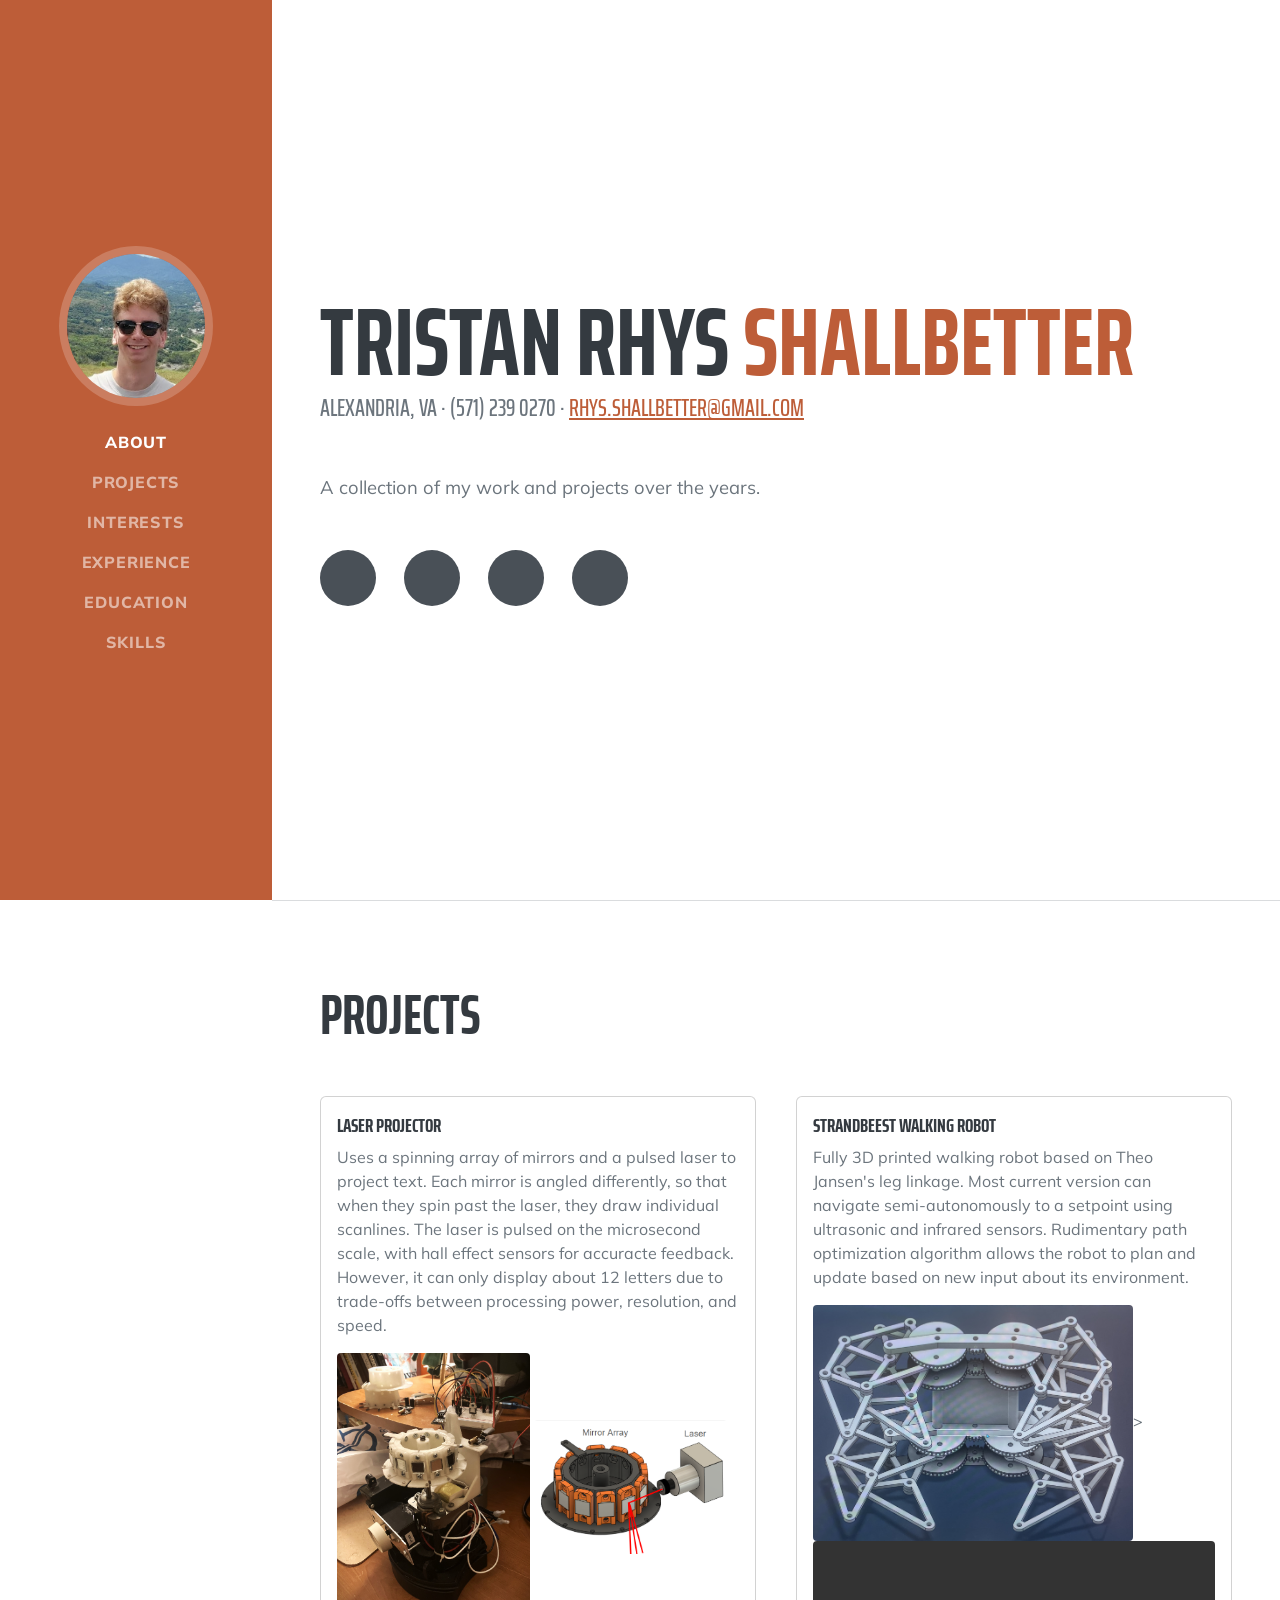
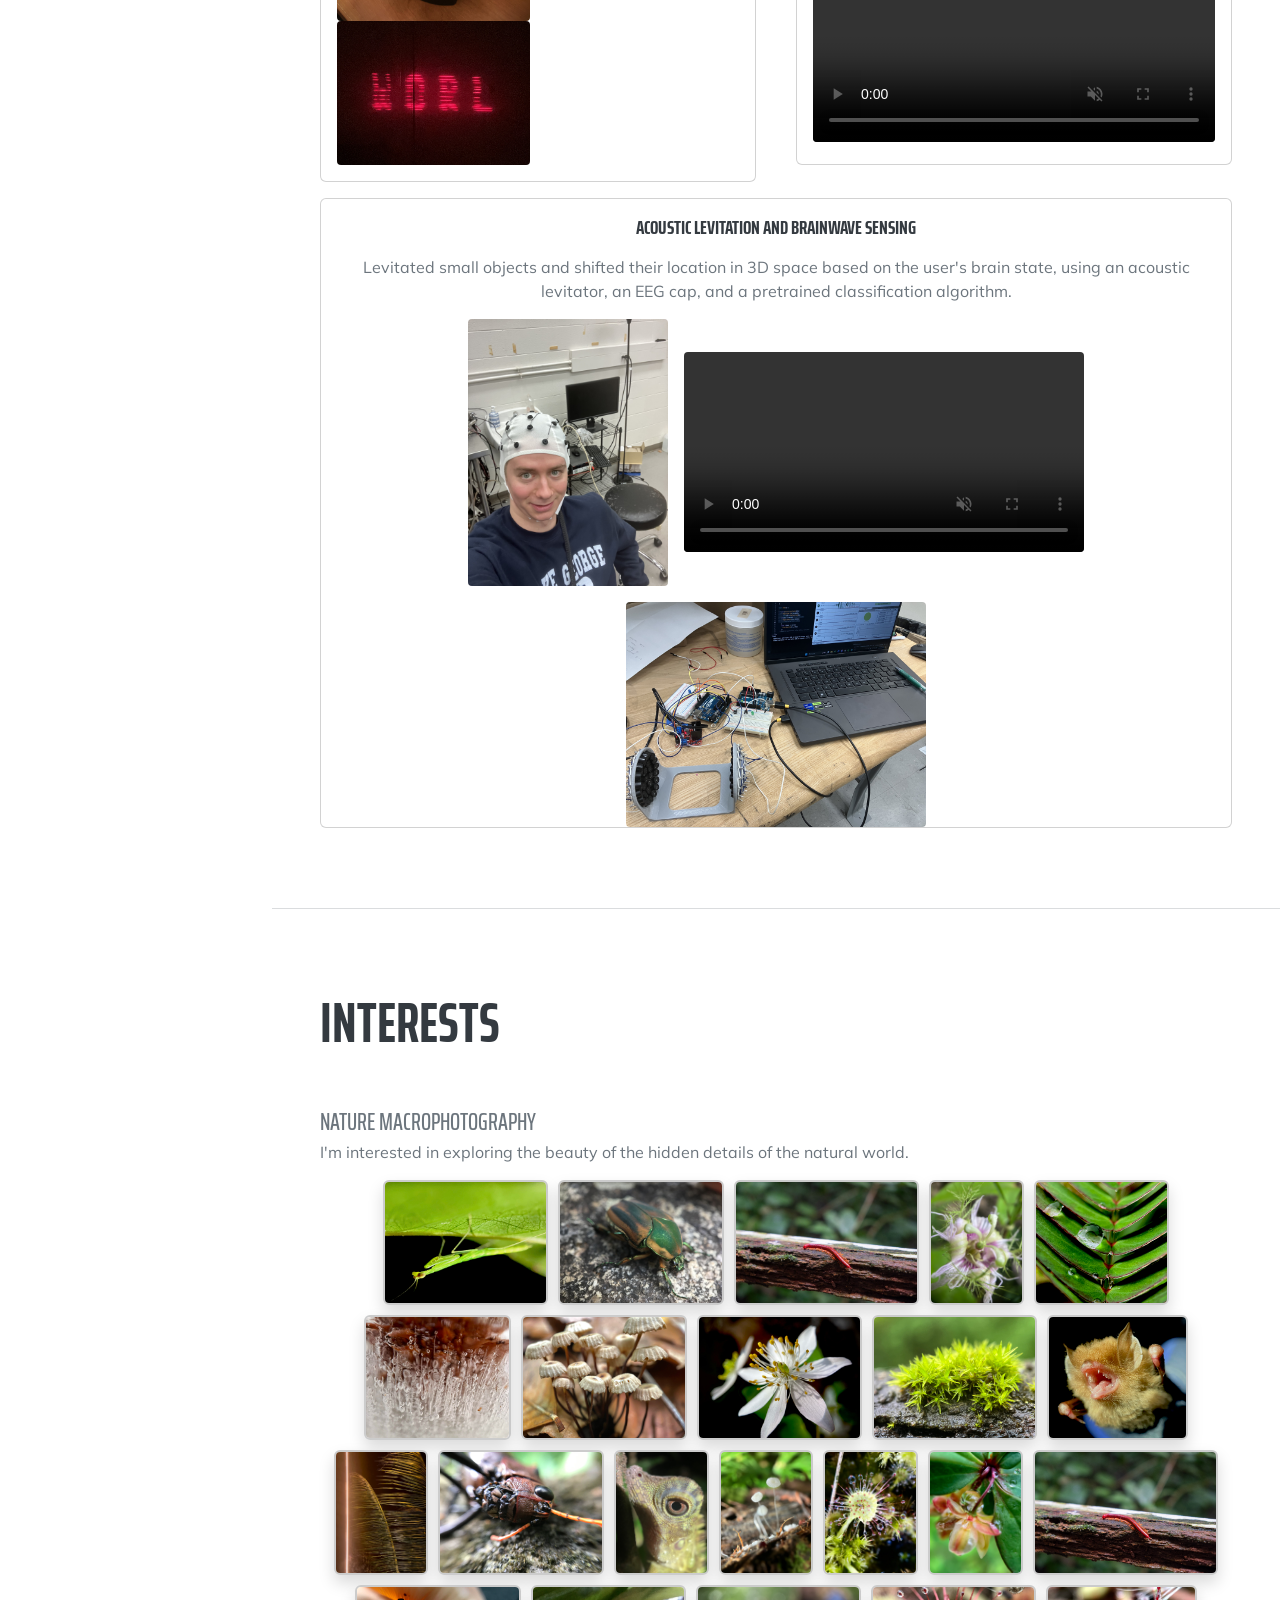
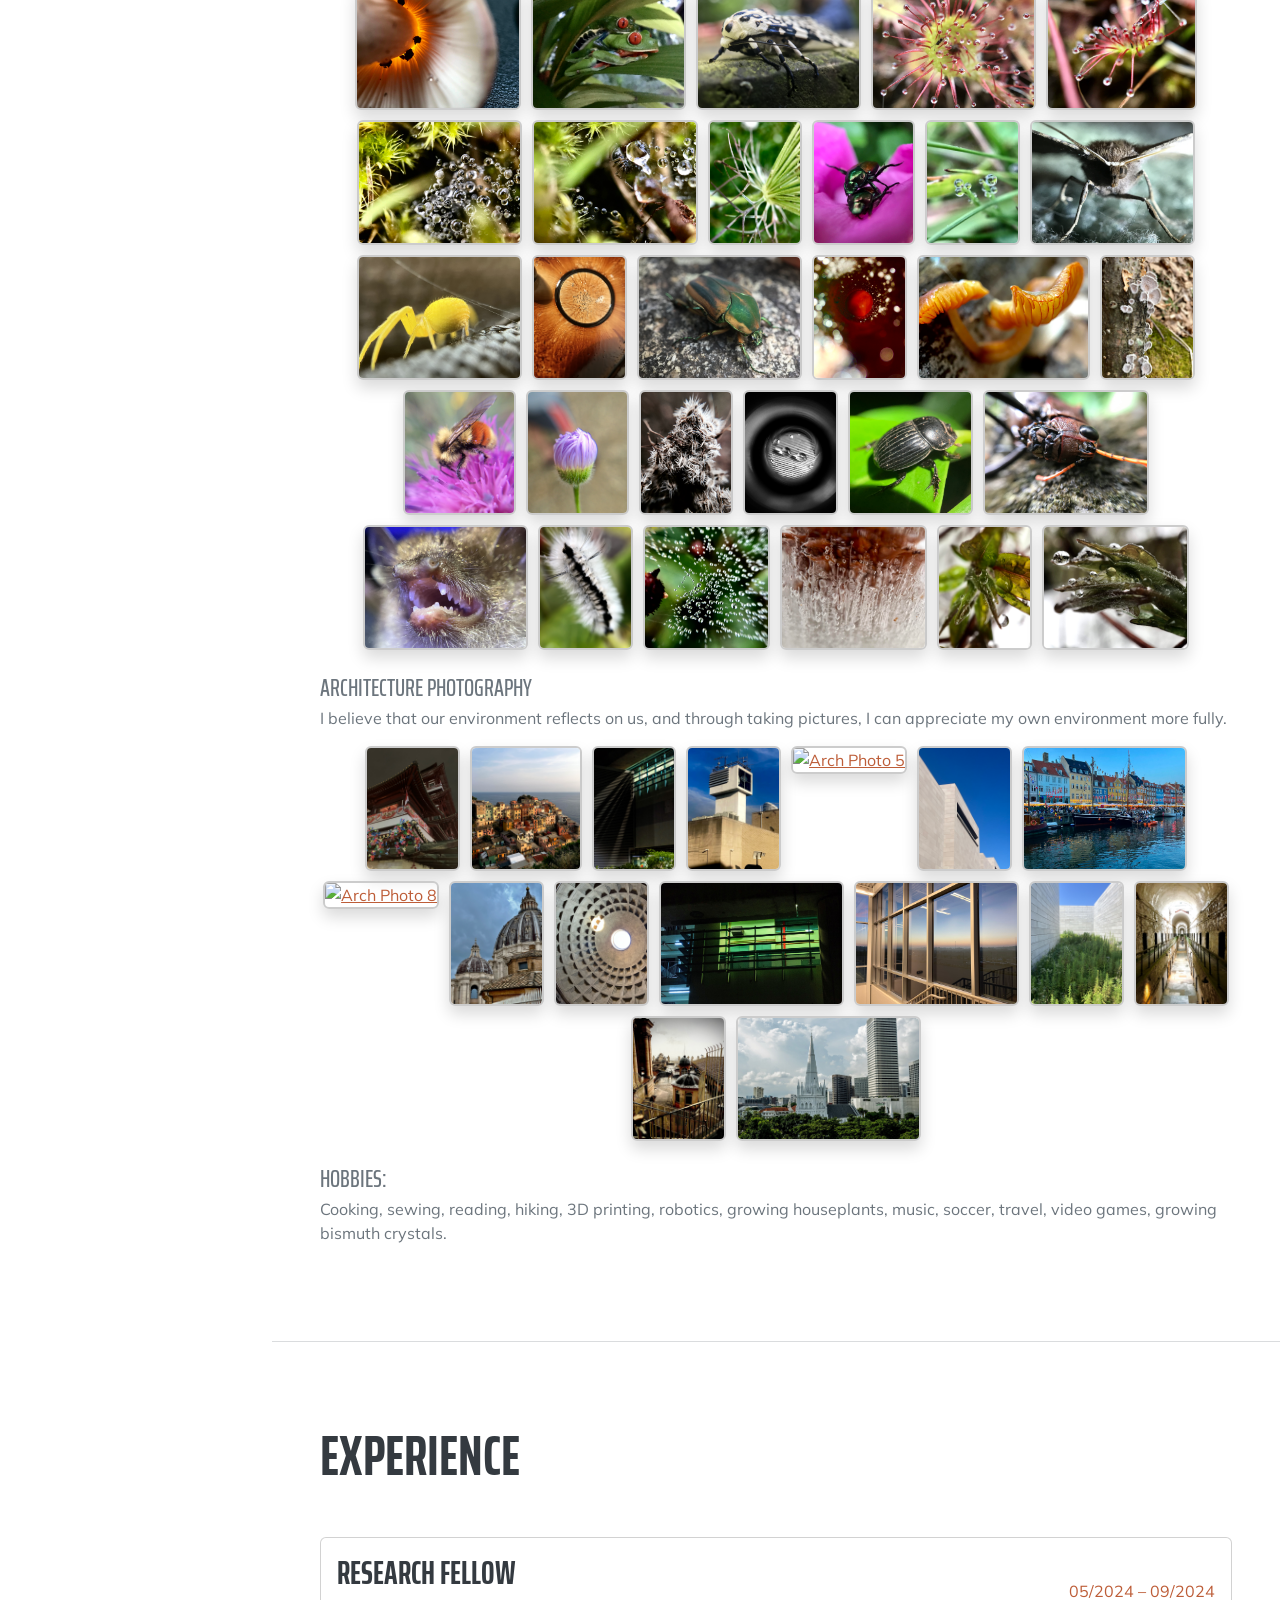
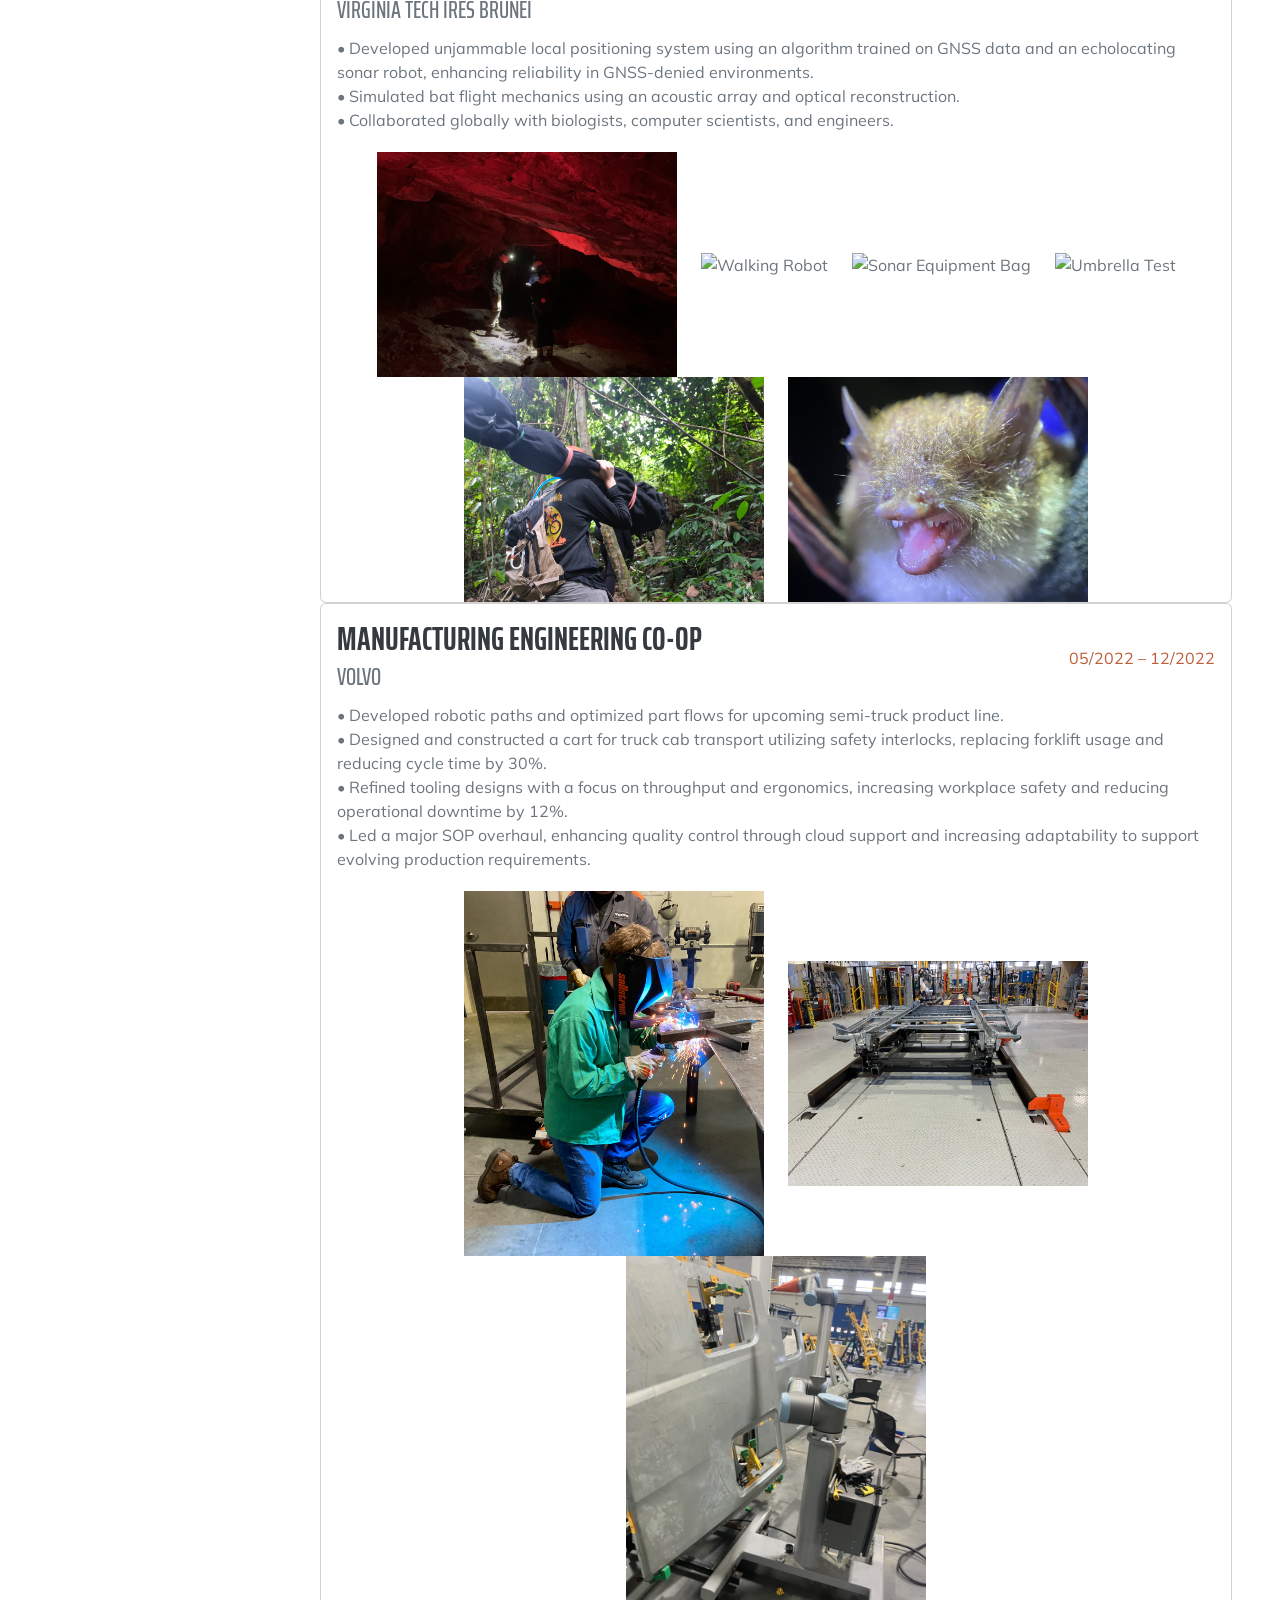
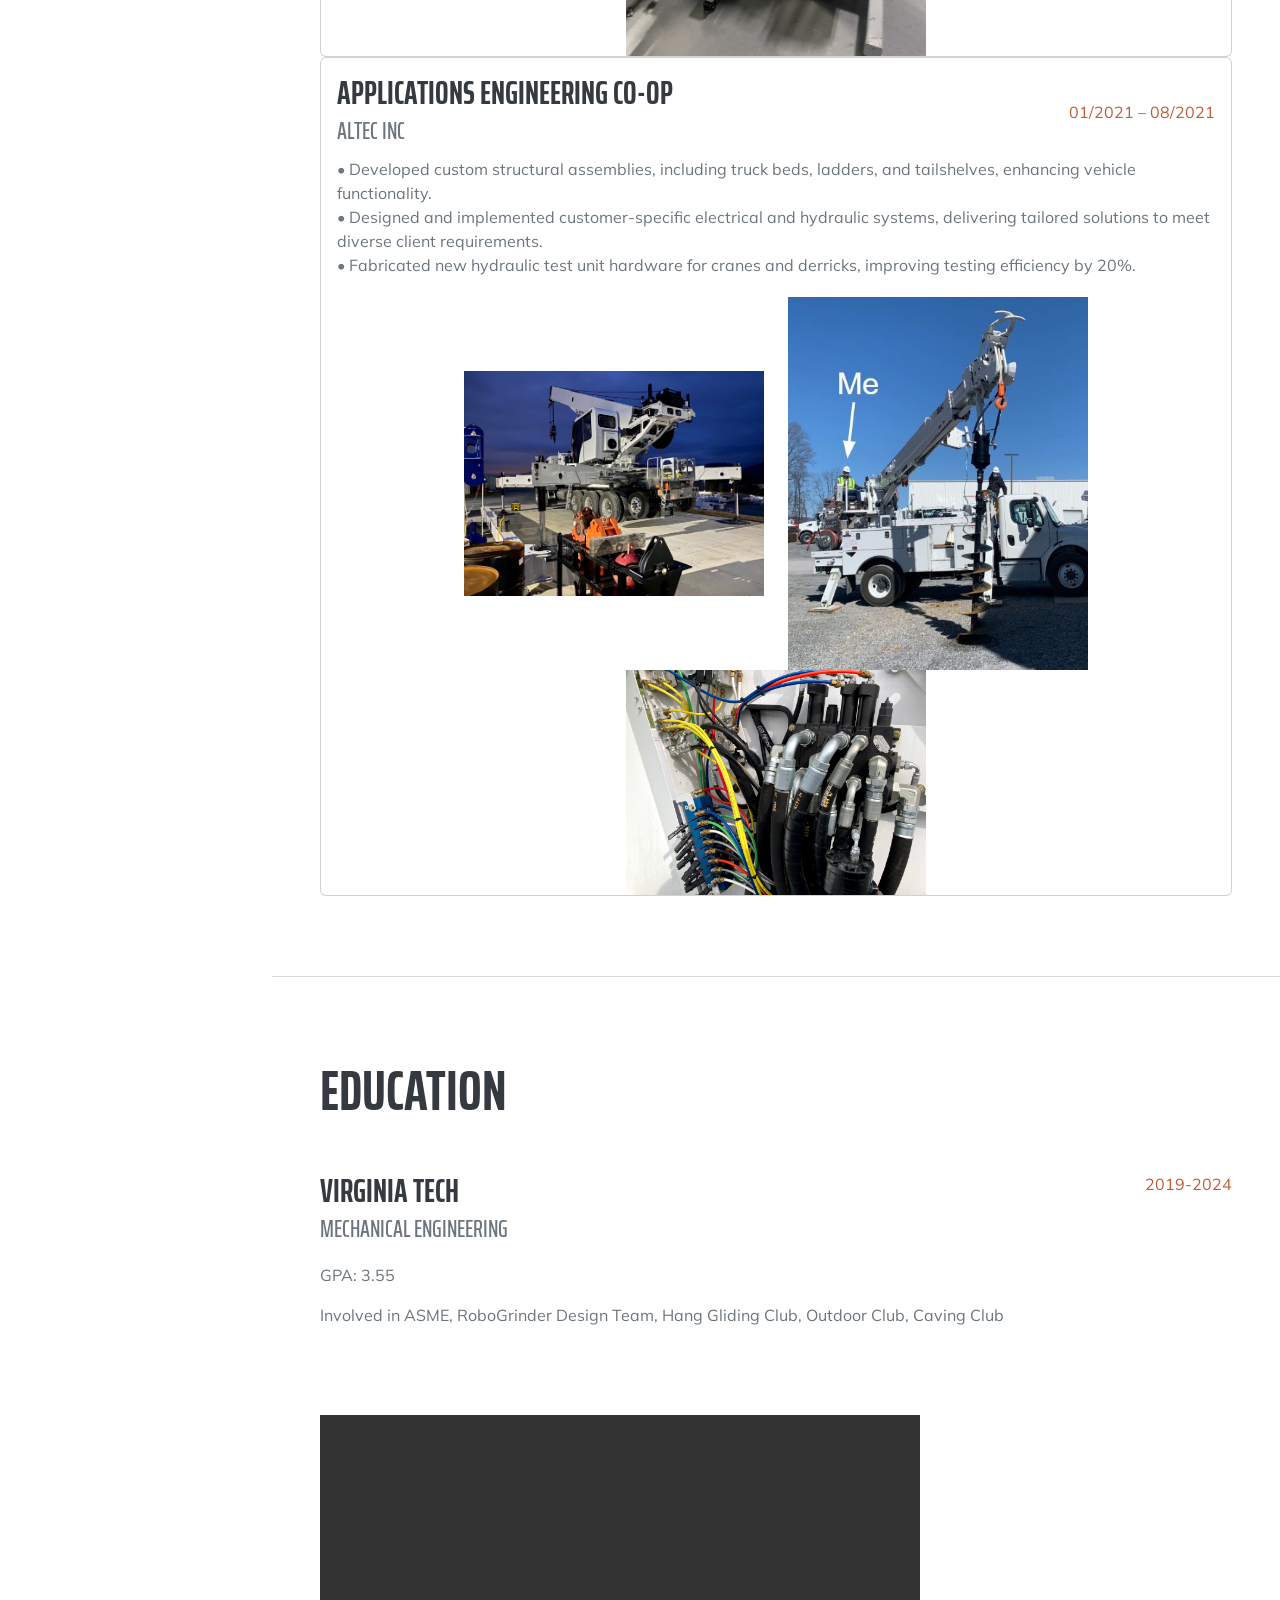
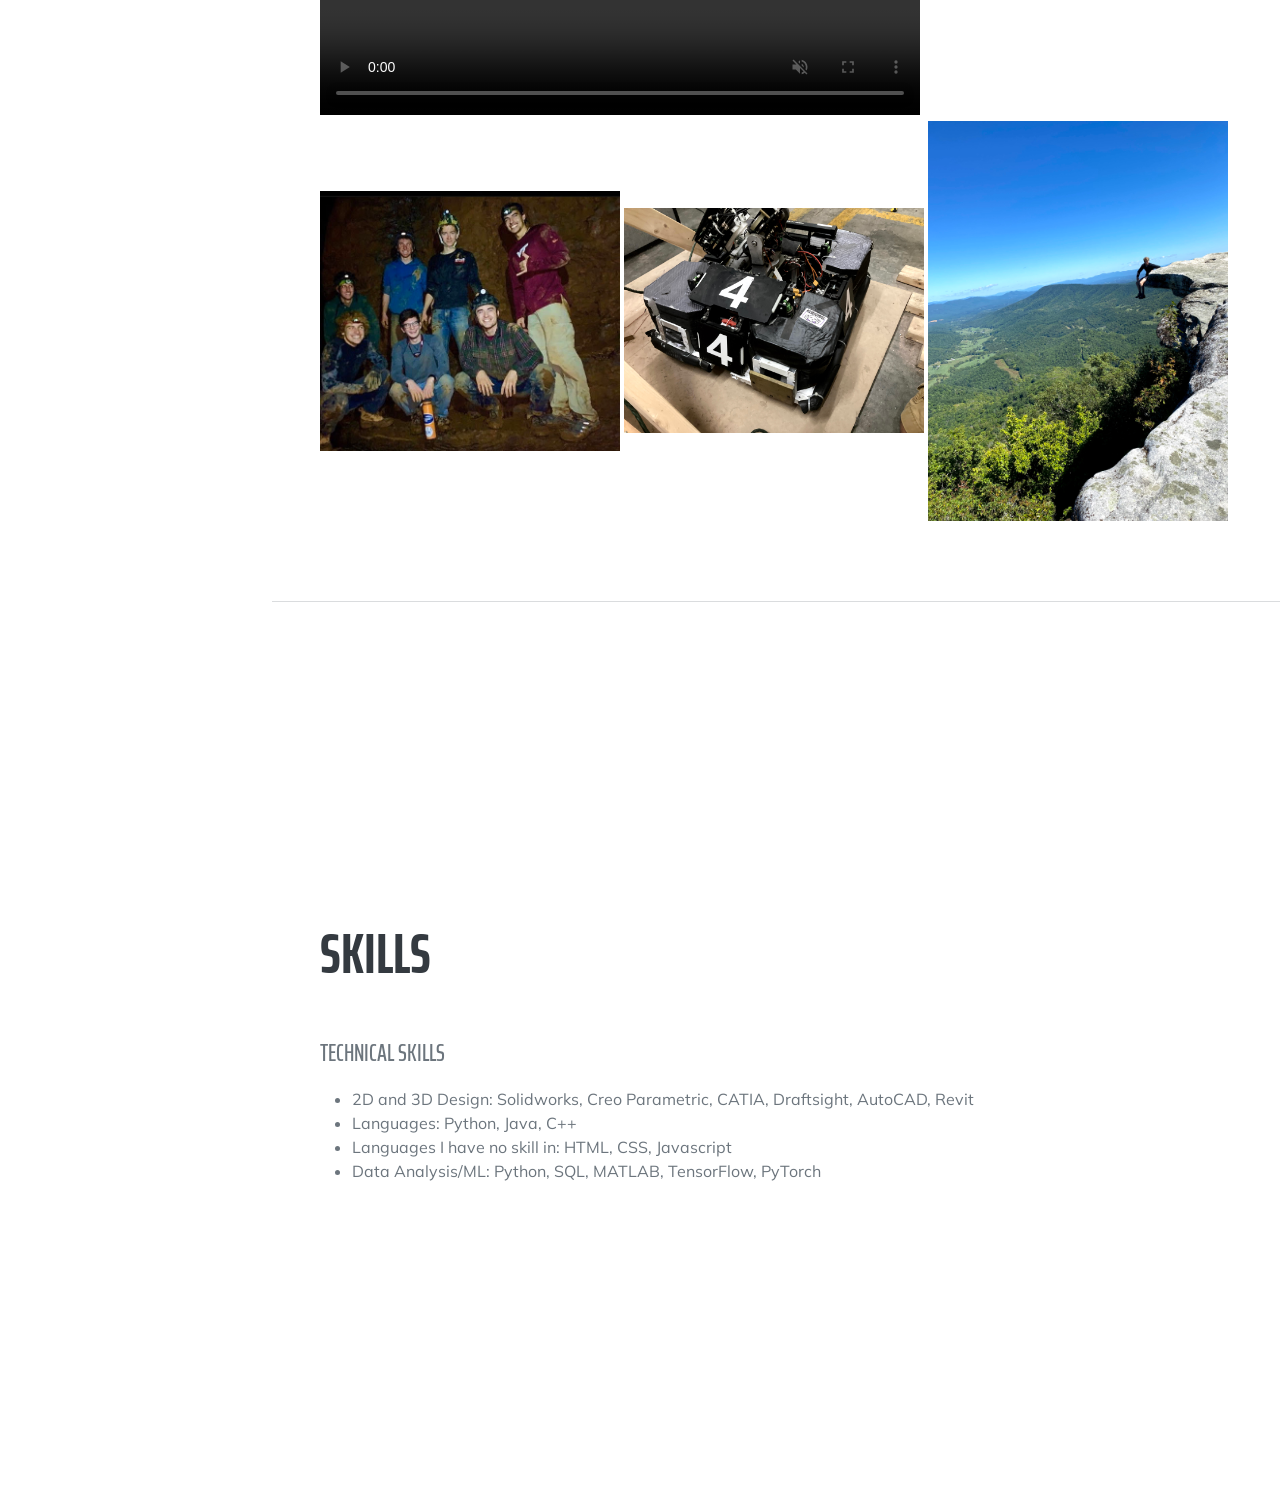
==== index.html @ 519c043b "nothing big" ====
<!DOCTYPE html>
<html lang="en">
    <head>
        <meta charset="utf-8" />
        <meta name="viewport" content="width=device-width, initial-scale=1, shrink-to-fit=no" />
        <meta name="description" content="" />
        <meta name="author" content="" />
        <title>Tristan Rhys Shallbetter - Portfolio</title>
        <link rel="icon" type="image/x-icon" href="assets/img/favicon.ico" />
        <!-- Font Awesome icons (free version)-->
        <script src="https://use.fontawesome.com/releases/v6.3.0/js/all.js" crossorigin="anonymous"></script>
        <!-- Google fonts-->
        <link href="https://fonts.googleapis.com/css?family=Saira+Extra+Condensed:500,700" rel="stylesheet" type="text/css" />
        <link href="https://fonts.googleapis.com/css?family=Muli:400,400i,800,800i" rel="stylesheet" type="text/css" />
        <!-- Core theme CSS (includes Bootstrap)-->
        <link href="css/styles.css" rel="stylesheet" />
        <link href="lightbox2-2.11.5/dist/css/lightbox.css" rel="stylesheet" />
    </head>
    <body id="page-top">
        <!-- Navigation-->
        <nav class="navbar navbar-expand-lg navbar-dark bg-primary fixed-top" id="sideNav">
            <a class="navbar-brand js-scroll-trigger" href="#page-top">
                <span class="d-block d-lg-none">Tristan Rhys Shallbetter</span>
                <span class="d-none d-lg-block"><img class="img-fluid img-profile rounded-circle mx-auto mb-2" src="assets/img/profile.jpg" alt="Profile" /></span>
            </a>
            <button class="navbar-toggler" type="button" data-bs-toggle="collapse" data-bs-target="#navbarResponsive" aria-controls="navbarResponsive" aria-expanded="false" aria-label="Toggle navigation"><span class="navbar-toggler-icon"></span></button>
            <div class="collapse navbar-collapse" id="navbarResponsive">
                <ul class="navbar-nav">
                    <li class="nav-item"><a class="nav-link js-scroll-trigger" href="#about">About</a></li>
                    <li class="nav-item"><a class="nav-link js-scroll-trigger" href="#projects">Projects</a></li>
                    <li class="nav-item"><a class="nav-link js-scroll-trigger" href="#interests">Interests</a></li>
                    <li class="nav-item"><a class="nav-link js-scroll-trigger" href="#experience">Experience</a></li>
                    <li class="nav-item"><a class="nav-link js-scroll-trigger" href="#education">Education</a></li>
                    <li class="nav-item"><a class="nav-link js-scroll-trigger" href="#skills">Skills</a></li>
                </ul>
            </div>
        </nav>

        <!-- Page Content-->
        <div class="container-fluid p-0">
            <!-- About-->
            <section class="resume-section" id="about">
                <div class="resume-section-content">
                    <h1 class="mb-0">
                        Tristan Rhys
                        <span class="text-primary">Shallbetter</span>
                    </h1>
                    <div class="subheading mb-5">
                        Alexandria, VA · (571) 239 0270 ·
                        <a href="mailto:your-email@example.com">rhys.shallbetter@gmail.com</a>
                    </div>
                    <p class="lead mb-5">A collection of my work and projects over the years.</p>
                    <div class="social-icons">
                        <a class="social-icon" href="#"><i class="fab fa-linkedin-in"></i></a>
                        <a class="social-icon" href="#"><i class="fab fa-github"></i></a>
                        <a class="social-icon" href="#"><i class="fab fa-twitter"></i></a>
                        <a class="social-icon" href="#"><i class="fab fa-facebook-f"></i></a>
                    </div>
                </div>

            </section>
            <!-- Projects -->
            <hr class="m-0" />
            <section class="resume-section" id="projects">
                
                <div class="resume-section-content">
                    <h2 class="mb-5">Projects</h2>
                    <div class="row masonry-grid">
                        <!-- Project 1 -->
                        <div class="col-md-6 masonry-item">
                            <div class="card">
                                <div class="card-body">
                                    <h5 class="card-title">Laser Projector</h5>
                                    <p class="card-text">Uses a spinning array of mirrors and a pulsed laser to project text. 
                                        Each mirror is angled differently, so that when they spin past the laser, they draw individual scanlines.
                                        The laser is pulsed on the microsecond scale, with hall effect sensors for accuracte feedback. 
                                        However, it can only display about 12 letters due to trade-offs between processing power, resolution, and speed.</p>
                                <div class="d-flex justify-content-between"></div>
                                    <img src="assets/img/laser_projector.jpg" class="img-fluid" alt="Laser Projector" style="max-width: 48%; width: 320px; height: auto;">
                                    <img src="assets/img/lasercad.png" class="img-fluid" alt="Laser Projector" style="max-width: 48%; width: 320px; height: auto;">
                                    <img src="assets/img/projected_text.jpg" class="img-fluid" alt="Laser Projector" style="max-width: 48%; width: 320px; height: auto;">
                                </div>
                                
                            </div>
                        </div>
                        <!-- Project 2 -->
                        <div class="col-md-6 masonry-item">
                            <div class="card">
                                <div class="card-body">
                                    <h5 class="card-title">Strandbeest Walking Robot</h5>
                                    <p class="card-text">Fully 3D printed walking robot based on Theo Jansen's leg linkage. 
                                        Most current version can navigate semi-autonomously to a setpoint using ultrasonic and infrared sensors. 
                                        Rudimentary path optimization algorithm allows the robot to plan and update based on new input about its environment.</p>
                                <div class="d-flex justify-content-between"></div>
                                    <img src="assets/img/spider_cad.jpg" class="card-img-top" alt="Strandbeest Walking Robot" style="width: 320px; height: auto;">>
                                    <video class="card-img-top" controls muted>
                                        <source src="assets/videos/spider_mov.mp4" type="video/mp4">
                                    </video>   
                                </div>
                            </div>
                        </div>
                        <!-- Project 3 -->
                        <div class="col-md-12 masonry-item">
                            <div class="card">
                                <!-- Card Body: Text Content -->
                                <div class="card-body text-center">
                                    <h5 class="card-title mb-3">Acoustic Levitation and Brainwave Sensing</h5>
                                    <p class="card-text">
                                        Levitated small objects and shifted their location in 3D space based on the user's brain state, 
                                        using an acoustic levitator, an EEG cap, and a pretrained classification algorithm.
                                        
                                    </p>
                                </div>
                        
                                <!-- Card Media: Images and Video -->
                                <div class="card-media d-flex justify-content-center align-items-center flex-wrap gap-3" style="min-height: 300px;">
                                    <img src="assets/img/with_cap.jpg" class="img-fluid" alt="With Cap" style="width: 200px; height: auto;">
                                    <video controls muted class="video-fluid" style="width: 400px; height: auto;">
                                        <source src="assets/videos/levitator.mp4" type="video/mp4">
                                    </video>
                                    <img src="assets/img/setup.jpg" class="img-fluid" alt="Setup" style="width: 300px; height: auto;">

                                </div>
                            </div>
                        </div>  
                    </div>
                </div>

            </section>
            <hr class="m-0" />
            <!-- Interests-->


            <section class="resume-section" id="interests">
                <div class="resume-section-content">
                    <h2 class="mb-5">Interests</h2>
                        <div class="subheading" style="margin-bottom: 0;"> Nature Macrophotography</div>
                        <p class="card-text"> I'm interested in exploring the beauty of the hidden details of the natural world. </p>
    <!-- #region Gallery Modals -->
                    <div class="text-center">
                        <div class="gallery">
                            <a href="#macro1"><img src="assets/macro gallery/1.jpg" alt="Macro Photo 1" class="img-fluid rounded shadow"></a>
                            <a href="#macro2"><img src="assets/macro gallery/2.jpg" alt="Macro Photo 2" class="img-fluid rounded shadow"></a>
                            <a href="#macro3"><img src="assets/macro gallery/3.jpg" alt="Macro Photo 3" class="img-fluid rounded shadow"></a>
                            <a href="#macro4"><img src="assets/macro gallery/4.jpg" alt="Macro Photo 4" class="img-fluid rounded shadow"></a>
                            <a href="#macro5"><img src="assets/macro gallery/5.jpg" alt="Macro Photo 5" class="img-fluid rounded shadow"></a>
                            <a href="#macro6"><img src="assets/macro gallery/6.jpg" alt="Macro Photo 6" class="img-fluid rounded shadow"></a>
                            <a href="#macro7"><img src="assets/macro gallery/7.jpg" alt="Macro Photo 7" class="img-fluid rounded shadow"></a>
                            <a href="#macro8"><img src="assets/macro gallery/8.jpg" alt="Macro Photo 8" class="img-fluid rounded shadow"></a>
                            <a href="#macro9"><img src="assets/macro gallery/9.jpg" alt="Macro Photo 9" class="img-fluid rounded shadow"></a>
                            <a href="#macro10"><img src="assets/macro gallery/10.jpg" alt="Macro Photo 10" class="img-fluid rounded shadow"></a>
                            <a href="#macro11"><img src="assets/macro gallery/11.jpg" alt="Macro Photo 11" class="img-fluid rounded shadow"></a>
                            <a href="#macro12"><img src="assets/macro gallery/12.jpg" alt="Macro Photo 12" class="img-fluid rounded shadow"></a>
                            <a href="#macro13"><img src="assets/macro gallery/13.jpg" alt="Macro Photo 13" class="img-fluid rounded shadow"></a>
                            <a href="#macro14"><img src="assets/macro gallery/14.jpg" alt="Macro Photo 14" class="img-fluid rounded shadow"></a>
                            <a href="#macro15"><img src="assets/macro gallery/15.jpg" alt="Macro Photo 15" class="img-fluid rounded shadow"></a>
                            <a href="#macro16"><img src="assets/macro gallery/16.jpg" alt="Macro Photo 16" class="img-fluid rounded shadow"></a>
                            <a href="#macro17"><img src="assets/macro gallery/DSCF2444.jpg" alt="Macro Photo 17" class="img-fluid rounded shadow"></a>
                            <a href="#macro18"><img src="assets/macro gallery/IMG_0343.jpg" alt="Macro Photo 18" class="img-fluid rounded shadow"></a>
                            <a href="#macro19"><img src="assets/macro gallery/IMG_0395.JPG" alt="Macro Photo 19" class="img-fluid rounded shadow"></a>
                            <a href="#macro20"><img src="assets/macro gallery/IMG_0397.jpg" alt="Macro Photo 20" class="img-fluid rounded shadow"></a>
                            <a href="#macro22"><img src="assets/macro gallery/IMG_0801.jpg" alt="Macro Photo 22" class="img-fluid rounded shadow"></a>
                            <a href="#macro23"><img src="assets/macro gallery/IMG_0806.jpg" alt="Macro Photo 23" class="img-fluid rounded shadow"></a>
                            <a href="#macro24"><img src="assets/macro gallery/IMG_0820.jpg" alt="Macro Photo 24" class="img-fluid rounded shadow"></a>
                            <a href="#macro25"><img src="assets/macro gallery/IMG_0823.jpg" alt="Macro Photo 25" class="img-fluid rounded shadow"></a>
                            <a href="#macro26"><img src="assets/macro gallery/IMG_0839.jpg" alt="Macro Photo 26" class="img-fluid rounded shadow"></a>
                            <a href="#macro27"><img src="assets/macro gallery/IMG_0899.jpg" alt="Macro Photo 27" class="img-fluid rounded shadow"></a>
                            <a href="#macro28"><img src="assets/macro gallery/IMG_0914.jpg" alt="Macro Photo 28" class="img-fluid rounded shadow"></a>
                            <a href="#macro29"><img src="assets/macro gallery/IMG_2194.jpg" alt="Macro Photo 29" class="img-fluid rounded shadow"></a>
                            <a href="#macro30"><img src="assets/macro gallery/IMG_2371.jpg" alt="Macro Photo 30" class="img-fluid rounded shadow"></a>
                            <a href="#macro31"><img src="assets/macro gallery/IMG_2430.jpg" alt="Macro Photo 31" class="img-fluid rounded shadow"></a>
                            <a href="#macro32"><img src="assets/macro gallery/IMG_2861.jpg" alt="Macro Photo 32" class="img-fluid rounded shadow"></a>
                            <a href="#macro33"><img src="assets/macro gallery/IMG_4042.JPG" alt="Macro Photo 33" class="img-fluid rounded shadow"></a>
                            <a href="#macro34"><img src="assets/macro gallery/IMG_4325.jpg" alt="Macro Photo 34" class="img-fluid rounded shadow"></a>
                            <a href="#macro35"><img src="assets/macro gallery/IMG_4717.jpg" alt="Macro Photo 35" class="img-fluid rounded shadow"></a>
                            <a href="#macro36"><img src="assets/macro gallery/IMG_5250.JPG" alt="Macro Photo 36" class="img-fluid rounded shadow"></a>
                            <a href="#macro37"><img src="assets/macro gallery/IMG_5271.JPG" alt="Macro Photo 37" class="img-fluid rounded shadow"></a>
                            <a href="#macro38"><img src="assets/macro gallery/IMG_6767.JPG" alt="Macro Photo 38" class="img-fluid rounded shadow"></a>
                            <a href="#macro39"><img src="assets/macro gallery/IMG_7242.JPG" alt="Macro Photo 39" class="img-fluid rounded shadow"></a>
                            <a href="#macro41"><img src="assets/macro gallery/IMG_8154.jpg" alt="Macro Photo 41" class="img-fluid rounded shadow"></a>
                            <a href="#macro42"><img src="assets/macro gallery/IMG_8536.JPG" alt="Macro Photo 42" class="img-fluid rounded shadow"></a>
                            <a href="#macro43"><img src="assets/macro gallery/IMG_8675.jpg" alt="Macro Photo 43" class="img-fluid rounded shadow"></a>
                            <a href="#macro44"><img src="assets/macro gallery/IMG_8962.jpg" alt="Macro Photo 44" class="img-fluid rounded shadow"></a>
                            <a href="#macro45"><img src="assets/macro gallery/IMG_8966.jpg" alt="Macro Photo 45" class="img-fluid rounded shadow"></a>
                            <a href="#macro46"><img src="assets/macro gallery/IMG_9235.jpg" alt="Macro Photo 46" class="img-fluid rounded shadow"></a>
                            <a href="#macro47"><img src="assets/macro gallery/IMG_9491.jpg" alt="Macro Photo 47" class="img-fluid rounded shadow"></a>
                            <a href="#macro48"><img src="assets/macro gallery/IMG_9517.jpg" alt="Macro Photo 48" class="img-fluid rounded shadow"></a>

                          </div>
                        </div>  <div id="macro1" class="lightbox">
                            <a href="#" class="close">&times;</a>
                            <img src="assets/macro gallery/1.jpg" alt="Macro Photo 1">
                            <a href="#macro2" class="next">Next &rarr;</a>
                            <a href="#" class="prev">&larr; Prev</a>
                          </div>
                          
                          <div id="macro2" class="lightbox">
                            <a href="#" class="close">&times;</a>
                            <img src="assets/macro gallery/2.jpg" alt="Macro Photo 2">
                            <a href="#macro3" class="next">Next &rarr;</a>
                            <a href="#macro1" class="prev">&larr; Prev</a>
                          </div>
                          
                          <div id="macro3" class="lightbox">
                            <a href="#" class="close">&times;</a>
                            <img src="assets/macro gallery/3.jpg" alt="Macro Photo 3">
                            <a href="#macro4" class="next">Next &rarr;</a>
                            <a href="#macro2" class="prev">&larr; Prev</a>
                          </div>
                          
                          <div id="macro4" class="lightbox">
                            <a href="#" class="close">&times;</a>
                            <img src="assets/macro gallery/4.jpg" alt="Macro Photo 4">
                            <a href="#macro5" class="next">Next &rarr;</a>
                            <a href="#macro3" class="prev">&larr; Prev</a>
                          </div>
                          
                          <div id="macro5" class="lightbox">
                            <a href="#" class="close">&times;</a>
                            <img src="assets/macro gallery/5.jpg" alt="Macro Photo 5">
                            <a href="#macro6" class="next">Next &rarr;</a>
                            <a href="#macro4" class="prev">&larr; Prev</a>
                          </div>
                          
                          <div id="macro6" class="lightbox">
                            <a href="#" class="close">&times;</a>
                            <img src="assets/macro gallery/6.jpg" alt="Macro Photo 6">
                            <a href="#macro7" class="next">Next &rarr;</a>
                            <a href="#macro5" class="prev">&larr; Prev</a>
                          </div>
                          
                          <div id="macro7" class="lightbox">
                            <a href="#" class="close">&times;</a>
                            <img src="assets/macro gallery/7.jpg" alt="Macro Photo 7">
                            <a href="#macro8" class="next">Next &rarr;</a>
                            <a href="#macro6" class="prev">&larr; Prev</a>
                          </div>
                          
                          <div id="macro8" class="lightbox">
                            <a href="#" class="close">&times;</a>
                            <img src="assets/macro gallery/8.jpg" alt="Macro Photo 8">
                            <a href="#macro9" class="next">Next &rarr;</a>
                            <a href="#macro7" class="prev">&larr; Prev</a>
                          </div>
                          
                          <div id="macro9" class="lightbox">
                            <a href="#" class="close">&times;</a>
                            <img src="assets/macro gallery/9.jpg" alt="Macro Photo 9">
                            <a href="#macro10" class="next">Next &rarr;</a>
                            <a href="#macro8" class="prev">&larr; Prev</a>
                          </div>
                          
                          <div id="macro10" class="lightbox">
                            <a href="#" class="close">&times;</a>
                            <img src="assets/macro gallery/10.jpg" alt="Macro Photo 10">
                            <a href="#macro11" class="next">Next &rarr;</a>
                            <a href="#macro9" class="prev">&larr; Prev</a>
                          </div>
                          
                          <div id="macro11" class="lightbox">
                            <a href="#" class="close">&times;</a>
                            <img src="assets/macro gallery/11.jpg" alt="Macro Photo 11">
                            <a href="#macro12" class="next">Next &rarr;</a>
                            <a href="#macro10" class="prev">&larr; Prev</a>
                          </div>
                          
                          <div id="macro12" class="lightbox">
                            <a href="#" class="close">&times;</a>
                            <img src="assets/macro gallery/12.jpg" alt="Macro Photo 12">
                            <a href="#macro13" class="next">Next &rarr;</a>
                            <a href="#macro11" class="prev">&larr; Prev</a>
                          </div>
                          
                          <div id="macro13" class="lightbox">
                            <a href="#" class="close">&times;</a>
                            <img src="assets/macro gallery/13.jpg" alt="Macro Photo 13">
                            <a href="#macro14" class="next">Next &rarr;</a>
                            <a href="#macro12" class="prev">&larr; Prev</a>
                          </div>
                          
                          <div id="macro14" class="lightbox">
                            <a href="#" class="close">&times;</a>
                            <img src="assets/macro gallery/14.jpg" alt="Macro Photo 14">
                            <a href="#macro15" class="next">Next &rarr;</a>
                            <a href="#macro13" class="prev">&larr; Prev</a>
                          </div>
                          
                          <div id="macro15" class="lightbox">
                            <a href="#" class="close">&times;</a>
                            <img src="assets/macro gallery/15.jpg" alt="Macro Photo 15">
                            <a href="#macro16" class="next">Next &rarr;</a>
                            <a href="#macro14" class="prev">&larr; Prev</a>
                          </div>
                          
                          <div id="macro16" class="lightbox">
                            <a href="#" class="close">&times;</a>
                            <img src="assets/macro gallery/16.jpg" alt="Macro Photo 16">
                            <a href="#macro17" class="next">Next &rarr;</a>
                            <a href="#macro15" class="prev">&larr; Prev</a>
                          </div>
                          
                          <div id="macro17" class="lightbox">
                            <a href="#" class="close">&times;</a>
                            <img src="assets/macro gallery/DSCF2444.jpg" alt="Macro Photo 17">
                            <a href="#macro18" class="next">Next &rarr;</a>
                            <a href="#macro16" class="prev">&larr; Prev</a>
                          </div>
                          
                          <div id="macro18" class="lightbox">
                            <a href="#" class="close">&times;</a>
                            <img src="assets/macro gallery/IMG_0343.jpg" alt="Macro Photo 18">
                            <a href="#macro19" class="next">Next &rarr;</a>
                            <a href="#macro17" class="prev">&larr; Prev</a>
                          </div>
                          
                          <div id="macro19" class="lightbox">
                            <a href="#" class="close">&times;</a>
                            <img src="assets/macro gallery/IMG_0395.JPG" alt="Macro Photo 19">
                            <a href="#macro20" class="next">Next &rarr;</a>
                            <a href="#macro18" class="prev">&larr; Prev</a>
                          </div>
                          
                          <div id="macro20" class="lightbox">
                            <a href="#" class="close">&times;</a>
                            <img src="assets/macro gallery/IMG_0397.jpg" alt="Macro Photo 20">
                            <a href="#macro22" class="next">Next &rarr;</a>
                            <a href="#macro19" class="prev">&larr; Prev</a>
                          </div>
                          

                          
                          <div id="macro22" class="lightbox">
                            <a href="#" class="close">&times;</a>
                            <img src="assets/macro gallery/IMG_0801.jpg" alt="Macro Photo 22">
                            <a href="#macro23" class="next">Next &rarr;</a>
                            <a href="#macro20" class="prev">&larr; Prev</a>
                          </div>
                          
                          <div id="macro23" class="lightbox">
                            <a href="#" class="close">&times;</a>
                            <img src="assets/macro gallery/IMG_0806.jpg" alt="Macro Photo 23">
                            <a href="#macro24" class="next">Next &rarr;</a>
                            <a href="#macro22" class="prev">&larr; Prev</a>
                          </div>
                          
                          <div id="macro24" class="lightbox">
                            <a href="#" class="close">&times;</a>
                            <img src="assets/macro gallery/IMG_0820.jpg" alt="Macro Photo 24">
                            <a href="#macro25" class="next">Next &rarr;</a>
                            <a href="#macro23" class="prev">&larr; Prev</a>
                          </div>
                          
                          <div id="macro25" class="lightbox">
                            <a href="#" class="close">&times;</a>
                            <img src="assets/macro gallery/IMG_0823.jpg" alt="Macro Photo 25">
                            <a href="#macro26" class="next">Next &rarr;</a>
                            <a href="#macro24" class="prev">&larr; Prev</a>
                          </div>
                          
                          <div id="macro26" class="lightbox">
                            <a href="#" class="close">&times;</a>
                            <img src="assets/macro gallery/IMG_0839.jpg" alt="Macro Photo 26">
                            <a href="#macro27" class="next">Next &rarr;</a>
                            <a href="#macro25" class="prev">&larr; Prev</a>
                          </div>
                          
                          <div id="macro27" class="lightbox">
                            <a href="#" class="close">&times;</a>
                            <img src="assets/macro gallery/IMG_0899.jpg" alt="Macro Photo 27">
                            <a href="#macro28" class="next">Next &rarr;</a>
                            <a href="#macro26" class="prev">&larr; Prev</a>
                          </div>
                          
                          <div id="macro28" class="lightbox">
                            <a href="#" class="close">&times;</a>
                            <img src="assets/macro gallery/IMG_0914.jpg" alt="Macro Photo 28">
                            <a href="#macro29" class="next">Next &rarr;</a>
                            <a href="#macro27" class="prev">&larr; Prev</a>
                          </div>
                          
                          <div id="macro29" class="lightbox">
                            <a href="#" class="close">&times;</a>
                            <img src="assets/macro gallery/IMG_2194.jpg" alt="Macro Photo 29">
                            <a href="#macro30" class="next">Next &rarr;</a>
                            <a href="#macro28" class="prev">&larr; Prev</a>
                          </div>
                          
                          <div id="macro30" class="lightbox">
                            <a href="#" class="close">&times;</a>
                            <img src="assets/macro gallery/IMG_2371.jpg" alt="Macro Photo 30">
                            <a href="#macro31" class="next">Next &rarr;</a>
                            <a href="#macro29" class="prev">&larr; Prev</a>
                          </div>
                          
                          <div id="macro31" class="lightbox">
                            <a href="#" class="close">&times;</a>
                            <img src="assets/macro gallery/IMG_2430.jpg" alt="Macro Photo 31">
                            <a href="#macro32" class="next">Next &rarr;</a>
                            <a href="#macro30" class="prev">&larr; Prev</a>
                          </div>
                          
                          <div id="macro32" class="lightbox">
                            <a href="#" class="close">&times;</a>
                            <img src="assets/macro gallery/IMG_2861.jpg" alt="Macro Photo 32">
                            <a href="#macro33" class="next">Next &rarr;</a>
                            <a href="#macro31" class="prev">&larr; Prev</a>
                          </div>
                          
                          <div id="macro33" class="lightbox">
                            <a href="#" class="close">&times;</a>
                            <img src="assets/macro gallery/IMG_4042.JPG" alt="Macro Photo 33">
                            <a href="#macro34" class="next">Next &rarr;</a>
                            <a href="#macro32" class="prev">&larr; Prev</a>
                          </div>
                          
                          <div id="macro34" class="lightbox">
                            <a href="#" class="close">&times;</a>
                            <img src="assets/macro gallery/IMG_4325.jpg" alt="Macro Photo 34">
                            <a href="#macro35" class="next">Next &rarr;</a>
                            <a href="#macro33" class="prev">&larr; Prev</a>
                          </div>
                          
                          <div id="macro35" class="lightbox">
                            <a href="#" class="close">&times;</a>
                            <img src="assets/macro gallery/IMG_4717.jpg" alt="Macro Photo 35">
                            <a href="#macro36" class="next">Next &rarr;</a>
                            <a href="#macro34" class="prev">&larr; Prev</a>
                          </div>
                          
                          <div id="macro36" class="lightbox">
                            <a href="#" class="close">&times;</a>
                            <img src="assets/macro gallery/IMG_5250.JPG" alt="Macro Photo 36">
                            <a href="#macro37" class="next">Next &rarr;</a>
                            <a href="#macro35" class="prev">&larr; Prev</a>
                          </div>
                          
                          <div id="macro37" class="lightbox">
                            <a href="#" class="close">&times;</a>
                            <img src="assets/macro gallery/IMG_5271.JPG" alt="Macro Photo 37">
                            <a href="#macro38" class="next">Next &rarr;</a>
                            <a href="#macro36" class="prev">&larr; Prev</a>
                          </div>
                          
                          <div id="macro38" class="lightbox">
                            <a href="#" class="close">&times;</a>
                            <img src="assets/macro gallery/IMG_6767.JPG" alt="Macro Photo 38">
                            <a href="#macro39" class="next">Next &rarr;</a>
                            <a href="#macro37" class="prev">&larr; Prev</a>
                          </div>
                          
                          <div id="macro39" class="lightbox">
                            <a href="#" class="close">&times;</a>
                            <img src="assets/macro gallery/IMG_7242.JPG" alt="Macro Photo 39">
                            <a href="#macro41" class="next">Next &rarr;</a>
                            <a href="#macro38" class="prev">&larr; Prev</a>
                          </div>
                          
                          <div id="macro41" class="lightbox">
                            <a href="#" class="close">&times;</a>
                            <img src="assets/macro gallery/IMG_8154.jpg" alt="Macro Photo 41">
                            <a href="#macro42" class="next">Next &rarr;</a>
                            <a href="#macro39" class="prev">&larr; Prev</a>
                          </div>
                          
                          <div id="macro42" class="lightbox">
                            <a href="#" class="close">&times;</a>
                            <img src="assets/macro gallery/IMG_8536.JPG" alt="Macro Photo 42">
                            <a href="#macro43" class="next">Next &rarr;</a>
                            <a href="#macro41" class="prev">&larr; Prev</a>
                          </div>
                          
                          <div id="macro43" class="lightbox">
                            <a href="#" class="close">&times;</a>
                            <img src="assets/macro gallery/IMG_8675.jpg" alt="Macro Photo 43">
                            <a href="#macro44" class="next">Next &rarr;</a>
                            <a href="#macro42" class="prev">&larr; Prev</a>
                          </div>
                          
                          <div id="macro44" class="lightbox">
                            <a href="#" class="close">&times;</a>
                            <img src="assets/macro gallery/IMG_8962.jpg" alt="Macro Photo 44">
                            <a href="#macro45" class="next">Next &rarr;</a>
                            <a href="#macro43" class="prev">&larr; Prev</a>
                          </div>
                          
                          <div id="macro45" class="lightbox">
                            <a href="#" class="close">&times;</a>
                            <img src="assets/macro gallery/IMG_8966.jpg" alt="Macro Photo 45">
                            <a href="#macro46" class="next">Next &rarr;</a>
                            <a href="#macro44" class="prev">&larr; Prev</a>
                          </div>
                          
                          <div id="macro46" class="lightbox">
                            <a href="#" class="close">&times;</a>
                            <img src="assets/macro gallery/IMG_9235.jpg" alt="Macro Photo 46">
                            <a href="#macro47" class="next">Next &rarr;</a>
                            <a href="#macro45" class="prev">&larr; Prev</a>
                          </div>
                          
                          <div id="macro47" class="lightbox">
                            <a href="#" class="close">&times;</a>
                            <img src="assets/macro gallery/IMG_9491.jpg" alt="Macro Photo 47">
                            <a href="#macro48" class="next">Next &rarr;</a>
                            <a href="#macro46" class="prev">&larr; Prev</a>
                          </div>
                          
                          <div id="macro48" class="lightbox">
                            <a href="#" class="close">&times;</a>
                            <img src="assets/macro gallery/IMG_9517.jpg" alt="Macro Photo 48">
                            <a href="#macro1" class="next">Next &rarr;</a>
                            <a href="#macro47" class="prev">&larr; Prev</a>
                          </div>
                 <!-- #endregion -->

            <!-- Thumbnails -->
            <div class="subheading" style="margin-top: 20px;"> Architecture Photography</div>
            <p class="card-text"> I believe that our environment reflects on us, and through taking pictures, I can appreciate my own environment more fully. </p>
    <!-- #region Gallery Modals -->
            <div class="gallery">
                    <a href="#arch1"><img src="assets/arch gallery/1.jpg" alt="Arch Photo 1" class="img-fluid rounded shadow"></a>
                    <a href="#arch2"><img src="assets/arch gallery/2.jpg" alt="Arch Photo 2" class="img-fluid rounded shadow"></a>
                    <a href="#arch3"><img src="assets/arch gallery/3.jpg" alt="Arch Photo 3" class="img-fluid rounded shadow"></a>
                    <a href="#arch4"><img src="assets/arch gallery/4.jpg" alt="Arch Photo 4" class="img-fluid rounded shadow"></a>
                    <a href="#arch5"><img src="assets/arch gallery/5.png" alt="Arch Photo 5" class="img-fluid rounded shadow"></a>
                    <a href="#arch6"><img src="assets/arch gallery/6.jpg" alt="Arch Photo 6" class="img-fluid rounded shadow"></a>
                    <a href="#arch7"><img src="assets/arch gallery/7.jpg" alt="Arch Photo 7" class="img-fluid rounded shadow"></a>
                    <a href="#arch8"><img src="assets/arch gallery/8.png" alt="Arch Photo 8" class="img-fluid rounded shadow"></a>
                    <a href="#arch9"><img src="assets/arch gallery/9.jpg" alt="Arch Photo 9" class="img-fluid rounded shadow"></a>
                    <a href="#arch10"><img src="assets/arch gallery/10.jpg" alt="Arch Photo 10" class="img-fluid rounded shadow"></a>
                    <a href="#arch11"><img src="assets/arch gallery/11.jpg" alt="Arch Photo 11" class="img-fluid rounded shadow"></a>
                    <a href="#arch12"><img src="assets/arch gallery/12.jpg" alt="Arch Photo 12" class="img-fluid rounded shadow"></a>
                    <a href="#arch13"><img src="assets/arch gallery/13.jpg" alt="Arch Photo 13" class="img-fluid rounded shadow"></a>
                    <a href="#arch14"><img src="assets/arch gallery/14.jpg" alt="Arch Photo 14" class="img-fluid rounded shadow"></a>
                    <a href="#arch15"><img src="assets/arch gallery/15.jpg" alt="Arch Photo 15" class="img-fluid rounded shadow"></a>
                    <a href="#arch16"><img src="assets/arch gallery/16.png" alt="Arch Photo 16" class="img-fluid rounded shadow"></a>
                </div>
                
                <!-- Modals -->
                <div id="arch1" class="lightbox">
                    <a href="#" class="close">&times;</a>
                    <img src="assets/arch gallery/1.jpg" alt="Arch Photo 1">
                    <a href="#arch2" class="next">Next &rarr;</a>
                    <a href="#arch16" class="prev">&larr; Prev</a>
                </div>
                <div id="arch2" class="lightbox">
                    <a href="#" class="close">&times;</a>
                    <img src="assets/arch gallery/2.jpg" alt="Arch Photo 2">
                    <a href="#arch3" class="next">Next &rarr;</a>
                    <a href="#arch1" class="prev">&larr; Prev</a>
                </div>
                <div id="arch3" class="lightbox">
                    <a href="#" class="close">&times;</a>
                    <img src="assets/arch gallery/3.jpg" alt="Arch Photo 3">
                    <a href="#arch4" class="next">Next &rarr;</a>
                    <a href="#arch2" class="prev">&larr; Prev</a>
                </div>
                <div id="arch4" class="lightbox">
                    <a href="#" class="close">&times;</a>
                    <img src="assets/arch gallery/4.jpg" alt="Arch Photo 4">
                    <a href="#arch5" class="next">Next &rarr;</a>
                    <a href="#arch3" class="prev">&larr; Prev</a>
                </div>
                <div id="arch5" class="lightbox">
                    <a href="#" class="close">&times;</a>
                    <img src="assets/arch gallery/5.png" alt="Arch Photo 5">
                    <a href="#arch6" class="next">Next &rarr;</a>
                    <a href="#arch4" class="prev">&larr; Prev</a>
                </div>
                <div id="arch6" class="lightbox">
                    <a href="#" class="close">&times;</a>
                    <img src="assets/arch gallery/6.jpg" alt="Arch Photo 6">
                    <a href="#arch7" class="next">Next &rarr;</a>
                    <a href="#arch5" class="prev">&larr; Prev</a>
                </div>
                <div id="arch7" class="lightbox">
                    <a href="#" class="close">&times;</a>
                    <img src="assets/arch gallery/7.jpg" alt="Arch Photo 7">
                    <a href="#arch8" class="next">Next &rarr;</a>
                    <a href="#arch6" class="prev">&larr; Prev</a>
                </div>
                <div id="arch8" class="lightbox">
                    <a href="#" class="close">&times;</a>
                    <img src="assets/arch gallery/8.png" alt="Arch Photo 8">
                    <a href="#arch9" class="next">Next &rarr;</a>
                    <a href="#arch7" class="prev">&larr; Prev</a>
                </div>
                <div id="arch9" class="lightbox">
                    <a href="#" class="close">&times;</a>
                    <img src="assets/arch gallery/9.jpg" alt="Arch Photo 9">
                    <a href="#arch10" class="next">Next &rarr;</a>
                    <a href="#arch8" class="prev">&larr; Prev</a>
                </div>
                <div id="arch10" class="lightbox">
                    <a href="#" class="close">&times;</a>
                    <img src="assets/arch gallery/10.jpg" alt="Arch Photo 10">
                    <a href="#arch11" class="next">Next &rarr;</a>
                    <a href="#arch9" class="prev">&larr; Prev</a>
                </div>
                <div id="arch11" class="lightbox">
                    <a href="#" class="close">&times;</a>
                    <img src="assets/arch gallery/11.jpg" alt="Arch Photo 11">
                    <a href="#arch12" class="next">Next &rarr;</a>
                    <a href="#arch10" class="prev">&larr; Prev</a>
                </div>
                <div id="arch12" class="lightbox">
                    <a href="#" class="close">&times;</a>
                    <img src="assets/arch gallery/12.jpg" alt="Arch Photo 12">
                    <a href="#arch13" class="next">Next &rarr;</a>
                    <a href="#arch11" class="prev">&larr; Prev</a>
                </div>
                <div id="arch13" class="lightbox">
                    <a href="#" class="close">&times;</a>
                    <img src="assets/arch gallery/13.jpg" alt="Arch Photo 13">
                    <a href="#arch14" class="next">Next &rarr;</a>
                    <a href="#arch12" class="prev">&larr; Prev</a>
                </div>
                <div id="arch14" class="lightbox">
                    <a href="#" class="close">&times;</a>
                    <img src="assets/arch gallery/14.jpg" alt="Arch Photo 14">
                    <a href="#arch15" class="next">Next &rarr;</a>
                    <a href="#arch13" class="prev">&larr; Prev</a>
                </div>
                <div id="arch15" class="lightbox">
                    <a href="#" class="close">&times;</a>
                    <img src="assets/arch gallery/15.jpg" alt="Arch Photo 15">
                    <a href="#arch16" class="next">Next &rarr;</a>
                    <a href="#arch14" class="prev">&larr; Prev</a>
                </div>
                <div id="arch16" class="lightbox">
                    <a href="#" class="close">&times;</a>
                    <img src="assets/arch gallery/16.png" alt="Arch Photo 16">
                    <a href="#arch1" class="next">Next &rarr;</a>
                    <a href="#arch15" class="prev">&larr; Prev</a>
                </div>
    <!-- #endregion -->
            <div class="subheading" style="margin-top: 20px;"> Hobbies:</div>
            <p>  Cooking, sewing, reading, hiking, 3D printing, robotics, growing houseplants, music, soccer, travel, video games, growing bismuth crystals. </p>
              
          
            </section>
            <hr class="m-0" />
            <!-- Experience-->
            <section class="resume-section" id="experience">
                <div class="resume-section-content">
                    <h2 class="mb-5">Experience</h2>
                    <div class="card">
                        <!-- Title and Date -->
                        <div class="card-body d-flex justify-content-between align-items-center" style="padding-bottom: 0;">
                            <div>
                                <h3 class="mb-0" style="margin-bottom: 0;">Research Fellow</h3>
                                <div class="subheading" style="margin-bottom: 0;">Virginia Tech IRES Brunei</div>
                            </div>
                            <div class="text-end">
                                <span class="text-primary">05/2024 – 09/2024</span>
                            </div>
                        </div>
                        <!-- Description -->
                        <div class="card-body" style="padding-top: 0.25rem; padding-bottom: 0.5rem;">
                            <p style="margin: 0.25rem 0;">
                                • Developed unjammable local positioning system using an algorithm trained on GNSS data
                                and an echolocating sonar robot, enhancing reliability in GNSS-denied environments.<br />
                                • Simulated bat flight mechanics using an acoustic array and optical reconstruction.<br />
                                • Collaborated globally with biologists, computer scientists, and engineers.
                            </p>
                        </div>
                        <!-- Images, centered -->
                        <div class="text-center" style="margin-top: 0.5rem;">
                            <img src="assets/img/redcave.jpg" class="img-fluid" alt="Red Cave" style="width: 300px; height: auto; margin: 0 10px;">
                            <img src="assets/img/walking.jpg" class="img-fluid" alt="Walking Robot" style="width: 300px; height: auto; margin: 0 10px;">
                            <img src="assets/img/bag.jpg" class="img-fluid" alt="Sonar Equipment Bag" style="width: 300px; height: auto; margin: 0 10px;">
                            <img src="assets/img/umbrella.jpg" class="img-fluid" alt="Umbrella Test" style="width: 300px; height: auto; margin: 0 10px;">
                            <img src="assets/img/trap.JPG" class="img-fluid" alt="harp trap" style="width: 300px; height: auto; margin: 0 10px;">
                            <img src="assets/img/bat.jpg" class="img-fluid" alt=" bat" style="width: 300px; height: auto; margin: 0 10px;">

                        </div>
                    </div>
                    
                    
                    <div class="card">
                        <!-- Title and Date -->
                        <div class="card-body d-flex justify-content-between align-items-center" style="padding-bottom: 0;">
                            <div>
                                <h3 class="mb-0" style="margin-bottom: 0;">Manufacturing Engineering Co-op</h3>
                                <div class="subheading" style="margin-bottom: 0;">Volvo</div>
                            </div>
                            <div class="text-end">
                                <span class="text-primary">05/2022 – 12/2022</span>
                            </div>
                        </div>
                        <!-- Description -->
                        <div class="card-body" style="padding-top: 0.25rem; padding-bottom: 0.5rem;">
                            <p style="margin: 0.25rem 0;">
                                • Developed robotic paths and optimized part flows for upcoming semi-truck product line.<br />
                                • Designed and constructed a cart for truck cab transport utilizing safety interlocks, replacing forklift usage and reducing cycle time by 30%.<br />
                                • Refined tooling designs with a focus on throughput and ergonomics, increasing workplace safety and reducing operational downtime by 12%.<br />
                                • Led a major SOP overhaul, enhancing quality control through cloud support and increasing adaptability to support evolving production requirements.
                            </p>
                        </div>
                        <!-- Images, centered -->
                        <div class="text-center" style="margin-top: 0.5rem;">
                            <img src="assets/img/welding.jpg" class="img-fluid" alt="Welding Robot" style="width: 300px; height: auto; margin: 0 10px;">
                            <img src="assets/img/cart.jpg" class="img-fluid" alt="Truck Cab" style="width: 300px; height: auto; margin: 0 10px;">
                            <img src="assets/img/cobot.jpg" class="img-fluid" alt="Collaborative Robot" style="width: 300px; height: auto; margin: 0 10px;">
                        </div>
                    </div>
                    
                
                    <div class="card">
                        <!-- Title and Date -->
                        <div class="card-body d-flex justify-content-between align-items-center" style="padding-bottom: 0;">
                            <div>
                                <h3 class="mb-0" style="margin-bottom: 0;">Applications Engineering Co-op</h3>
                                <div class="subheading" style="margin-bottom: 0;">Altec Inc</div>
                            </div>
                            <div class="text-end">
                                <span class="text-primary">01/2021 – 08/2021</span>
                            </div>
                        </div>
                        <!-- Description -->
                        <div class="card-body" style="padding-top: 0.25rem; padding-bottom: 0.5rem;">
                            <p style="margin: 0.25rem 0;">
                                • Developed custom structural assemblies, including truck beds, ladders, and tailshelves, enhancing vehicle functionality.<br />
                                • Designed and implemented customer-specific electrical and hydraulic systems, delivering tailored solutions to meet diverse client requirements.<br />
                                • Fabricated new hydraulic test unit hardware for cranes and derricks, improving testing efficiency by 20%.
                            </p>
                        </div>
                        <!-- Images, centered -->
                        <div class="text-center" style="margin-top: 0.5rem;">
                            <img src="assets/img/samson.jpg" class="img-fluid" alt="Samson" style="width: 300px; height: auto; margin: 0 10px;">
                            <img src="assets/img/IMG_3974.jpg" class="img-fluid" alt="hoses" style="width: 300px; height: auto; margin: 0 10px;">
                            <img src="assets/img/hoses.jpg" class="img-fluid" alt="Project Image" style="width: 300px; height: auto; margin: 0 10px;">
                        </div>
                    </div>
                    
                    
                </div>

            </section>
            <hr class="m-0" />
            <!-- Education-->
            <section class="resume-section" id="education">
                <div class="resume-section-content">
                    <h2 class="mb-5">Education</h2>
                    <div class="d-flex flex-column flex-md-row justify-content-between mb-5">
                        <div class="flex-grow-1">
                            <h3 class="mb-0">Virginia Tech</h3>
                            <div class="subheading mb-3">Mechanical Engineering</div>
                            <p>GPA: 3.55</p>
                            <p>Involved in ASME, RoboGrinder Design Team, Hang Gliding Club, Outdoor Club, Caving Club</p><br />
                        </div>
                        <div class="flex-shrink-0"><span class="text-primary">2019-2024</span></div>
                    </div>
                    <video class="card-img-top" controls muted style="width: 600px; height: auto;">
                        <source src="assets/videos/hang.mp4" type="video/mp4">
                    </video>
                    <div class="d-flex justify-content-between"></div>
                        <img src="assets/img/cave.jpg" class="img-fluid" alt="Laser Projector" style="max-width: 48%; width: 300px; height: auto;">
                        <img src="assets/img/IMG_4391.jpg" class="img-fluid" alt="Laser Projector" style="max-width: 48%; width: 300px; height: auto;">
                        <img src="assets/img/mcafee1.jpg" class="img-fluid" alt="Laser Projector" style="max-width: 48%; width: 300px; height: auto;">
                    </div>      
                    </div>

                </div>
            </section>
            <hr class="m-0" />
            <!-- Skills-->
            <section class="resume-section" id="skills">
                <div class="resume-section-content">
                    <h2 class="mb-5">Skills</h2>
                    <div class="subheading mb-3">Technical Skills</div>
                    <ul class="fa-ul mb-0">
                        <li>
                            <span class="fa-li"><i class="fas fa-check"></i></span>
                            2D and 3D Design: Solidworks, Creo Parametric, CATIA, Draftsight, AutoCAD, Revit
                        </li>
                        <li>
                            <span class="fa-li"><i class="fas fa-check"></i></span>
                            Languages: Python, Java, C++ 
                        </li>
                        <li>
                            <span class="fa-li"><i class="fas fa-check"></i></span>
                            Languages I have no skill in: HTML, CSS, Javascript 
                        </li> 
                        <li>
                            <span class="fa-li"><i class="fas fa-check"></i></span>
                            Data Analysis/ML: Python, SQL, MATLAB, TensorFlow, PyTorch
                        </li>
                    </ul>
                </div>
            </section>
        </div>
        <!-- Bootstrap core JS-->
        <script src="https://cdn.jsdelivr.net/npm/bootstrap@5.2.3/dist/js/bootstrap.bundle.min.js"></script>
        <!-- Core theme JS-->
        <script src="js/scripts.js"></script>
        <script src="path/to/lightbox2-2.11.5/dist/js/lightbox-plus-jquery.js"></script>
        <script>
            lightbox.option({
              'disableScrolling': true,
              'wrapAround': true
            })
        </script>
        <script>
            document.addEventListener("DOMContentLoaded", function() {

            // Open the modal when an image is clicked
            document.querySelectorAll('.gallery-item').forEach(img => {
            img.addEventListener('click', function(event) {
                event.preventDefault(); // Prevent the page scroll behavior
                const modalId = this.getAttribute('data-modal');
                const modal = document.getElementById(modalId);
                if (modal) {
                modal.style.display = "block";  // Show the modal
                }
            });
            });

            // Close the modal when clicking the close button or background
            document.querySelectorAll('.lightbox .close').forEach(closeButton => {
            closeButton.addEventListener('click', function() {
                const modal = this.closest('.lightbox');
                if (modal) {
                modal.style.display = "none";  // Hide the modal
                }
            });
            });

            // Close the modal when clicking outside the image (on background)
            document.querySelectorAll('.lightbox').forEach(modal => {
            modal.addEventListener('click', function(event) {
                if (event.target === modal) { // Only close if clicked directly on the background
                modal.style.display = "none";  // Hide the modal
                }
            });
            });

            // Prevent closing when clicking the image inside the modal
            document.querySelectorAll('.lightbox img').forEach(img => {
            img.addEventListener('click', function(event) {
                event.stopPropagation();  // Prevent the modal from closing when clicking on the image
            });
            });

            // Prevent scrolling to the top when clicking on navigation (Next/Previous)
            document.querySelectorAll('.lightbox .next, .lightbox .prev').forEach(navLink => {
            navLink.addEventListener('click', function(event) {
                event.preventDefault(); // Prevent scrolling to the top or page reload
                const targetModal = this.getAttribute('href').substring(1); // Get target modal id
                const target = document.getElementById(targetModal);
                if (target) {
                target.style.display = "block";  // Show the target modal
                const currentModal = this.closest('.lightbox');
                if (currentModal) {
                    currentModal.style.display = "none";  // Hide the current modal
                }
                }
            });
            });

            });

          </script>
    </body>
</html>
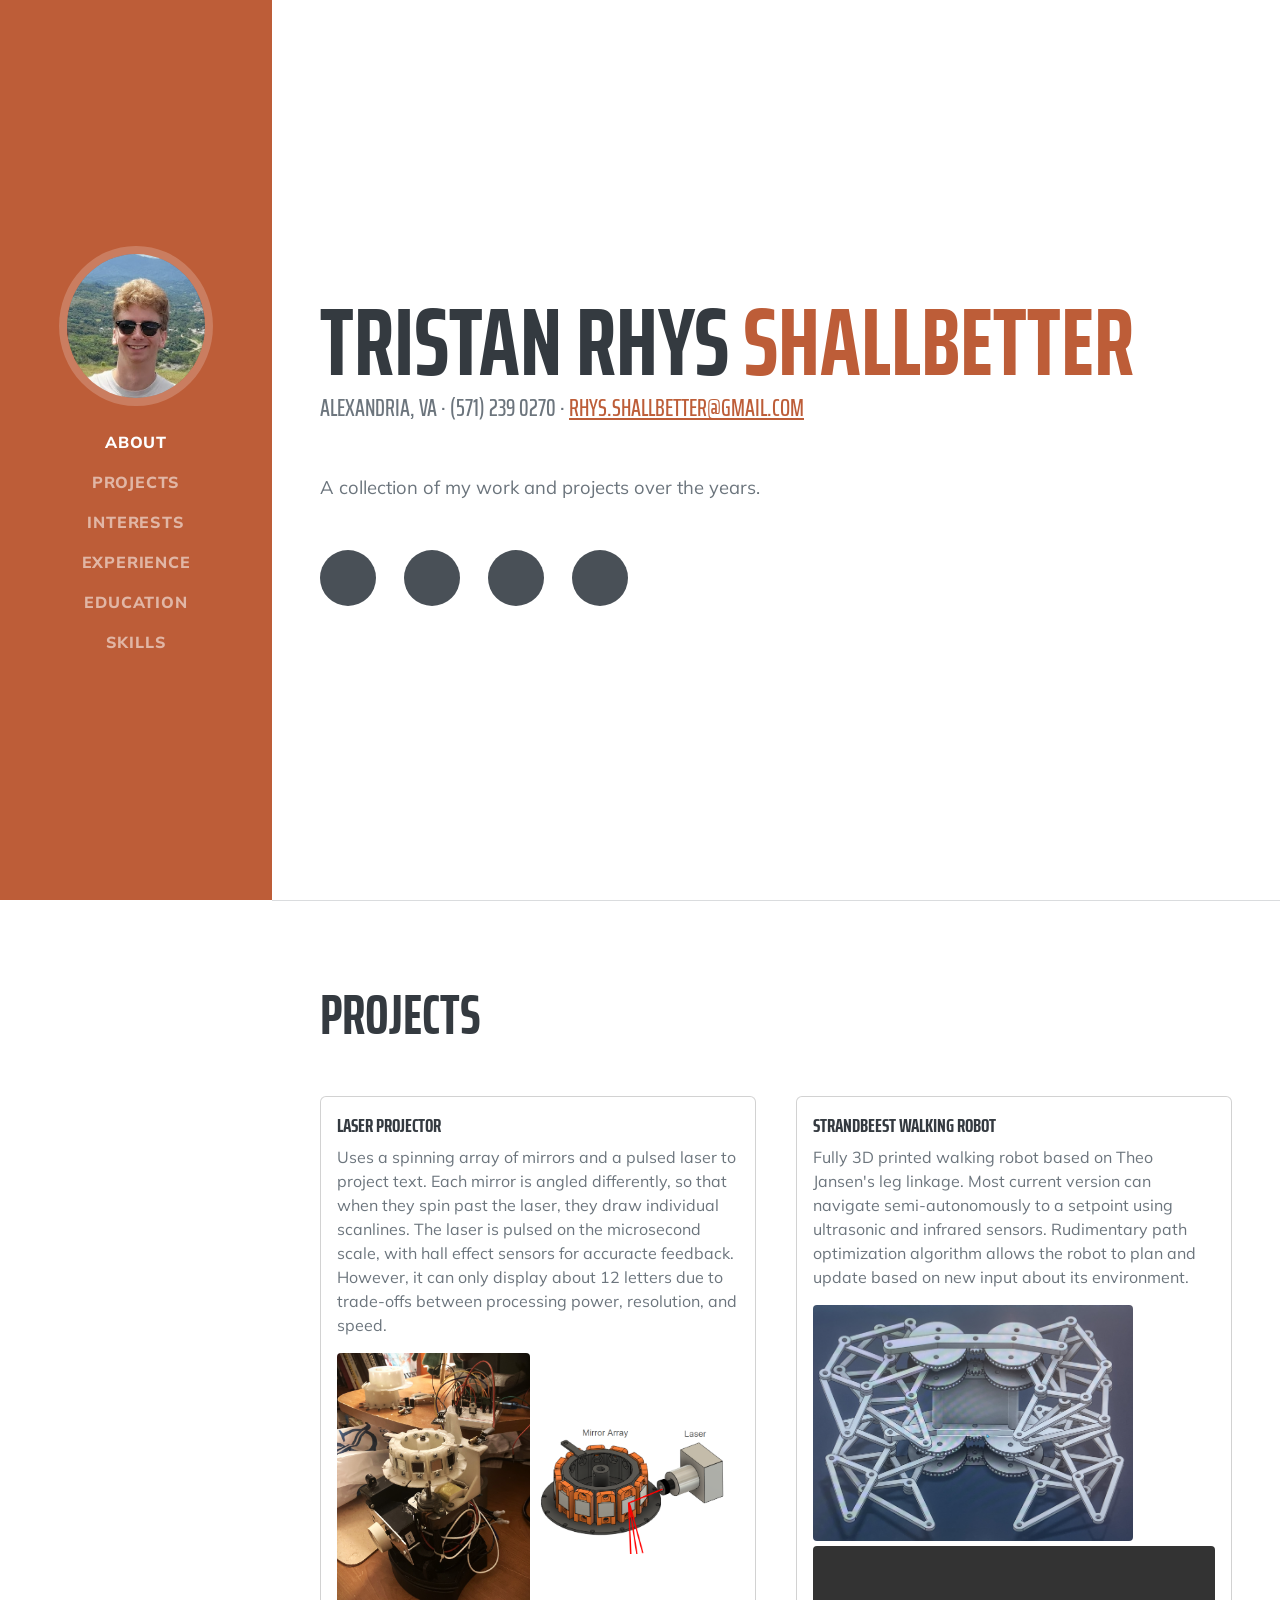
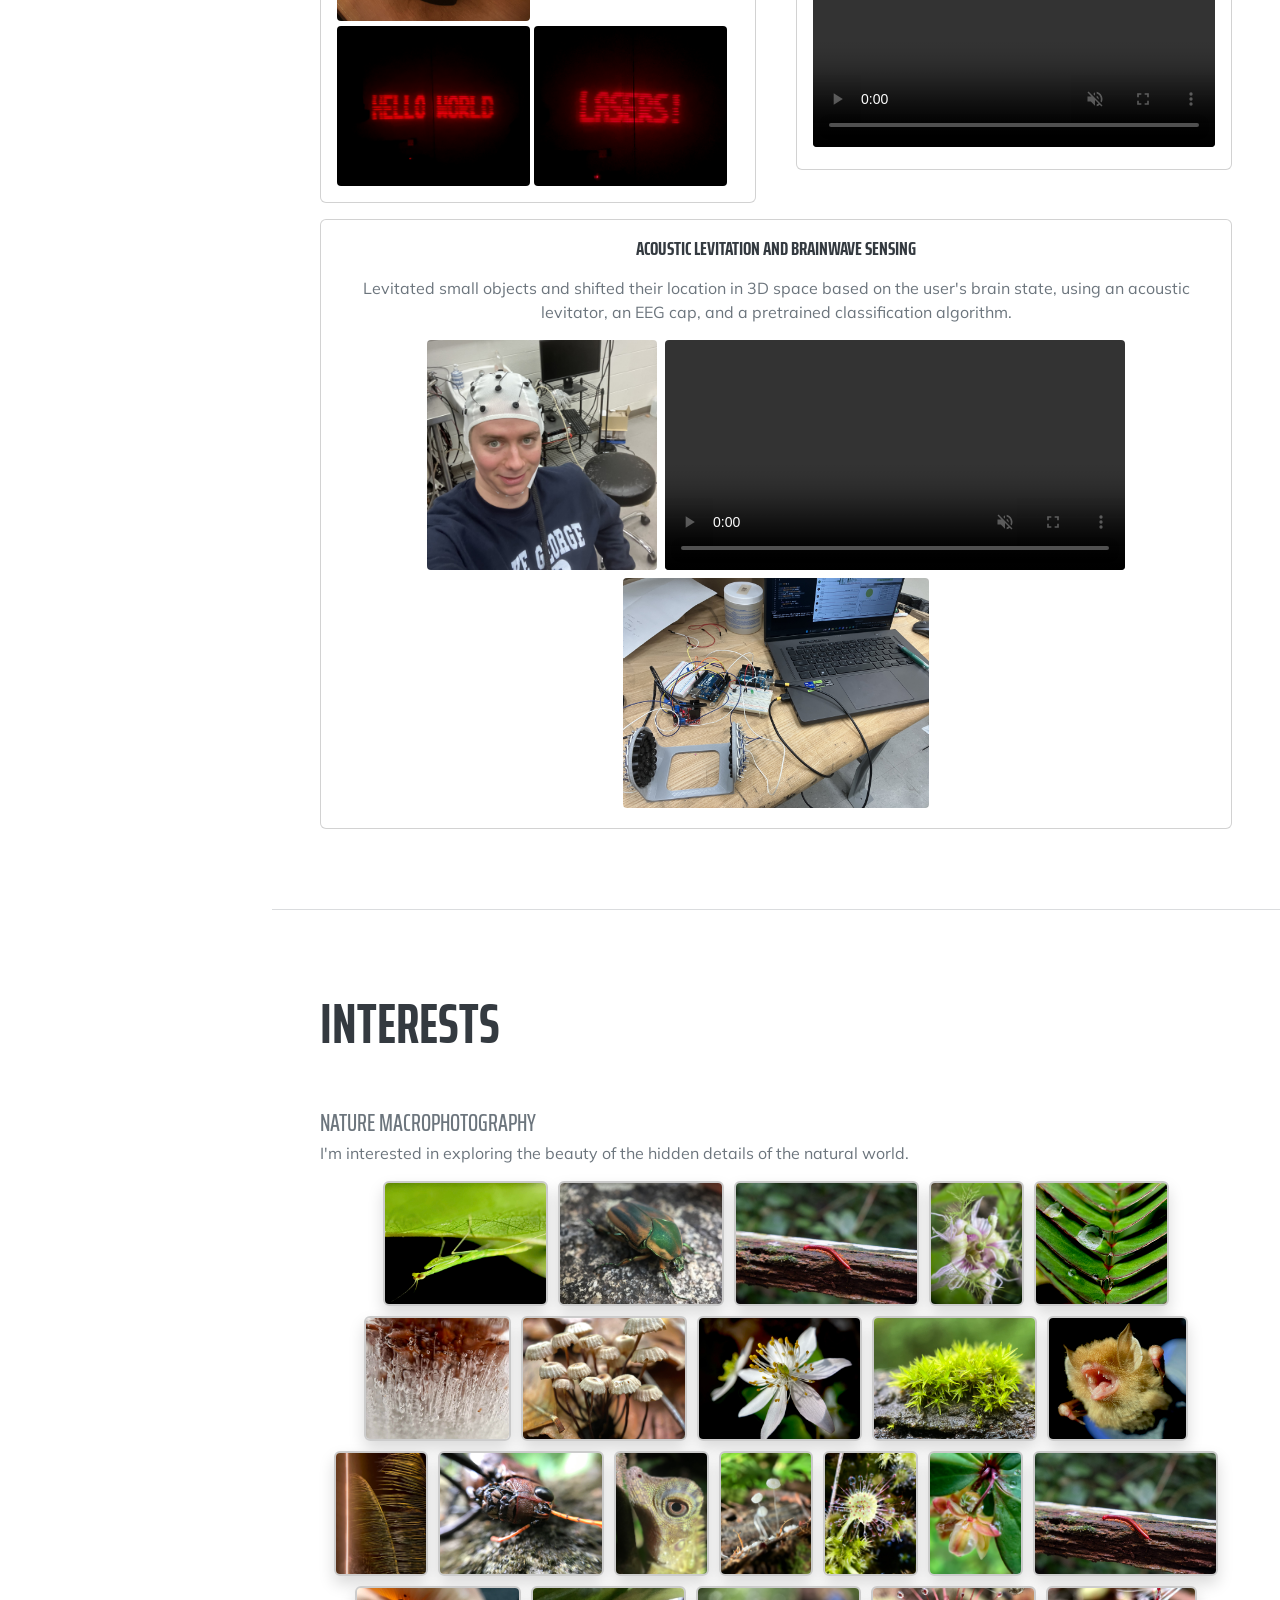
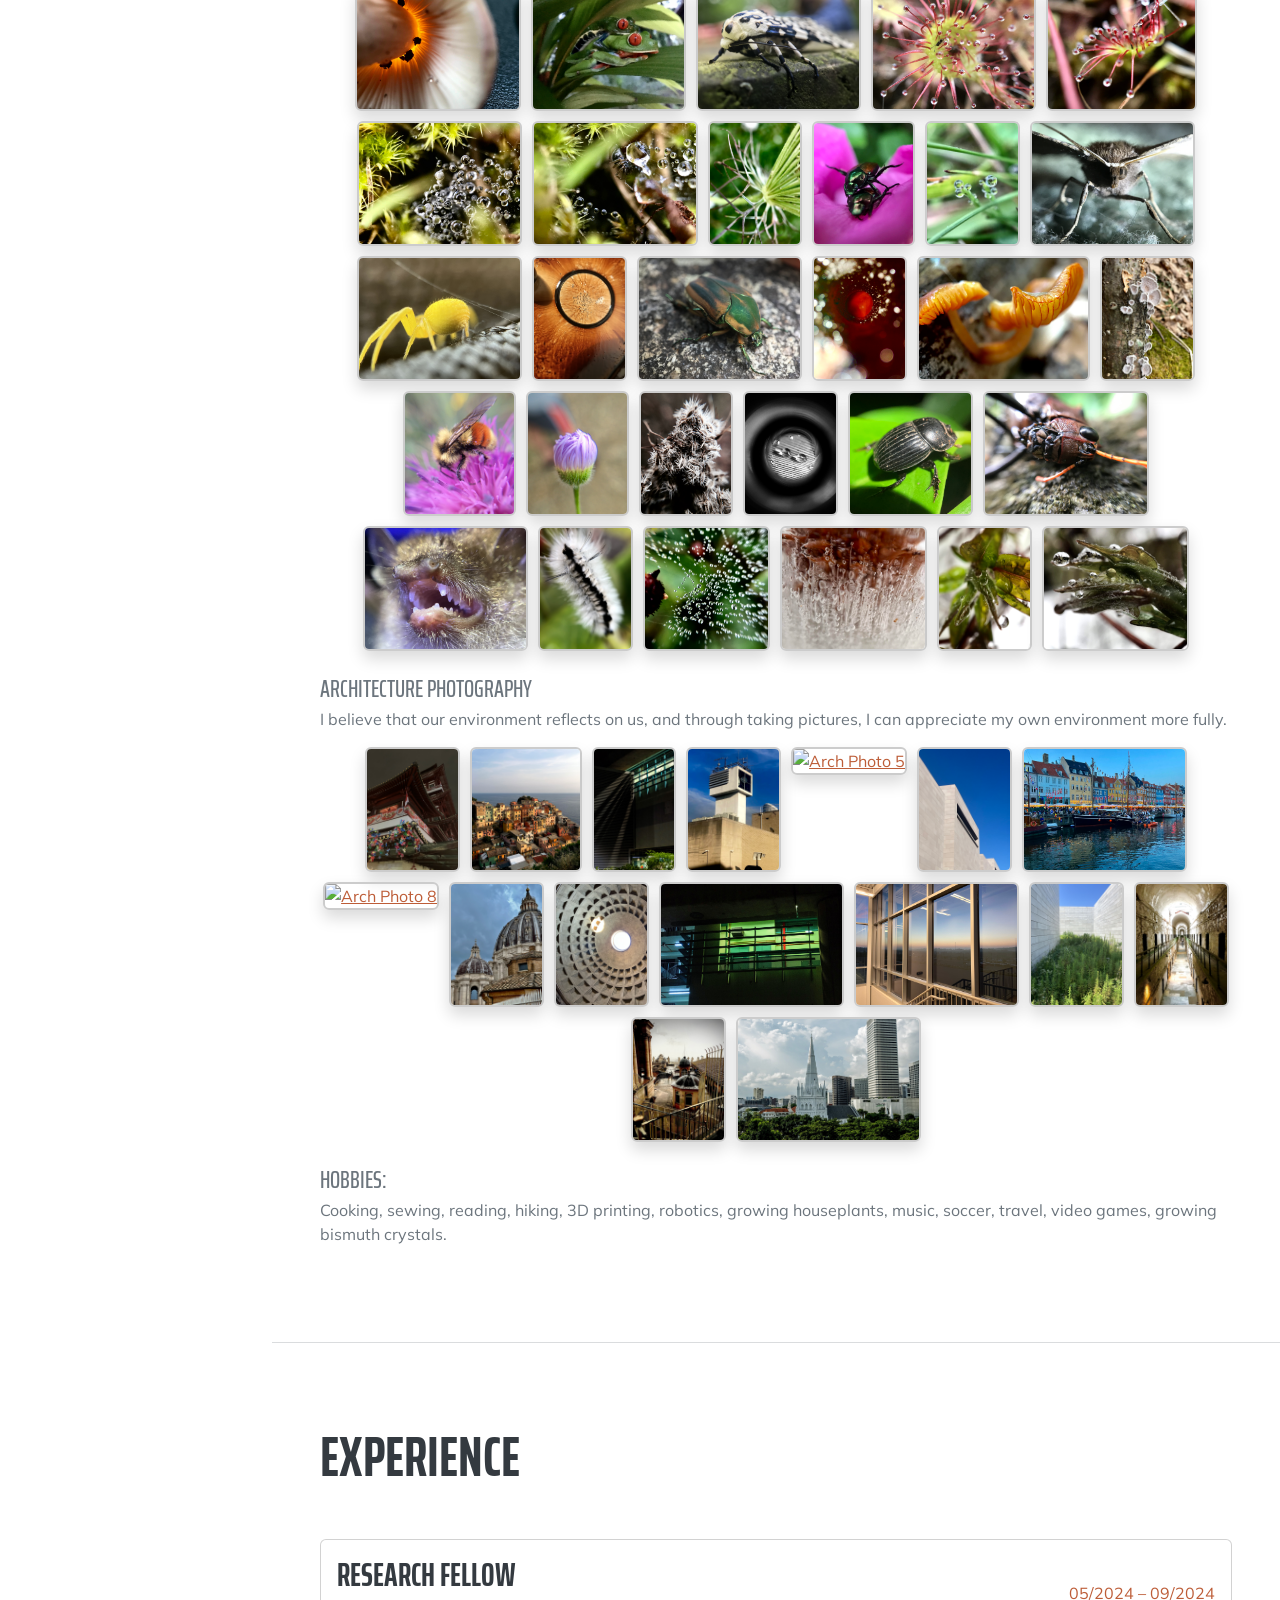
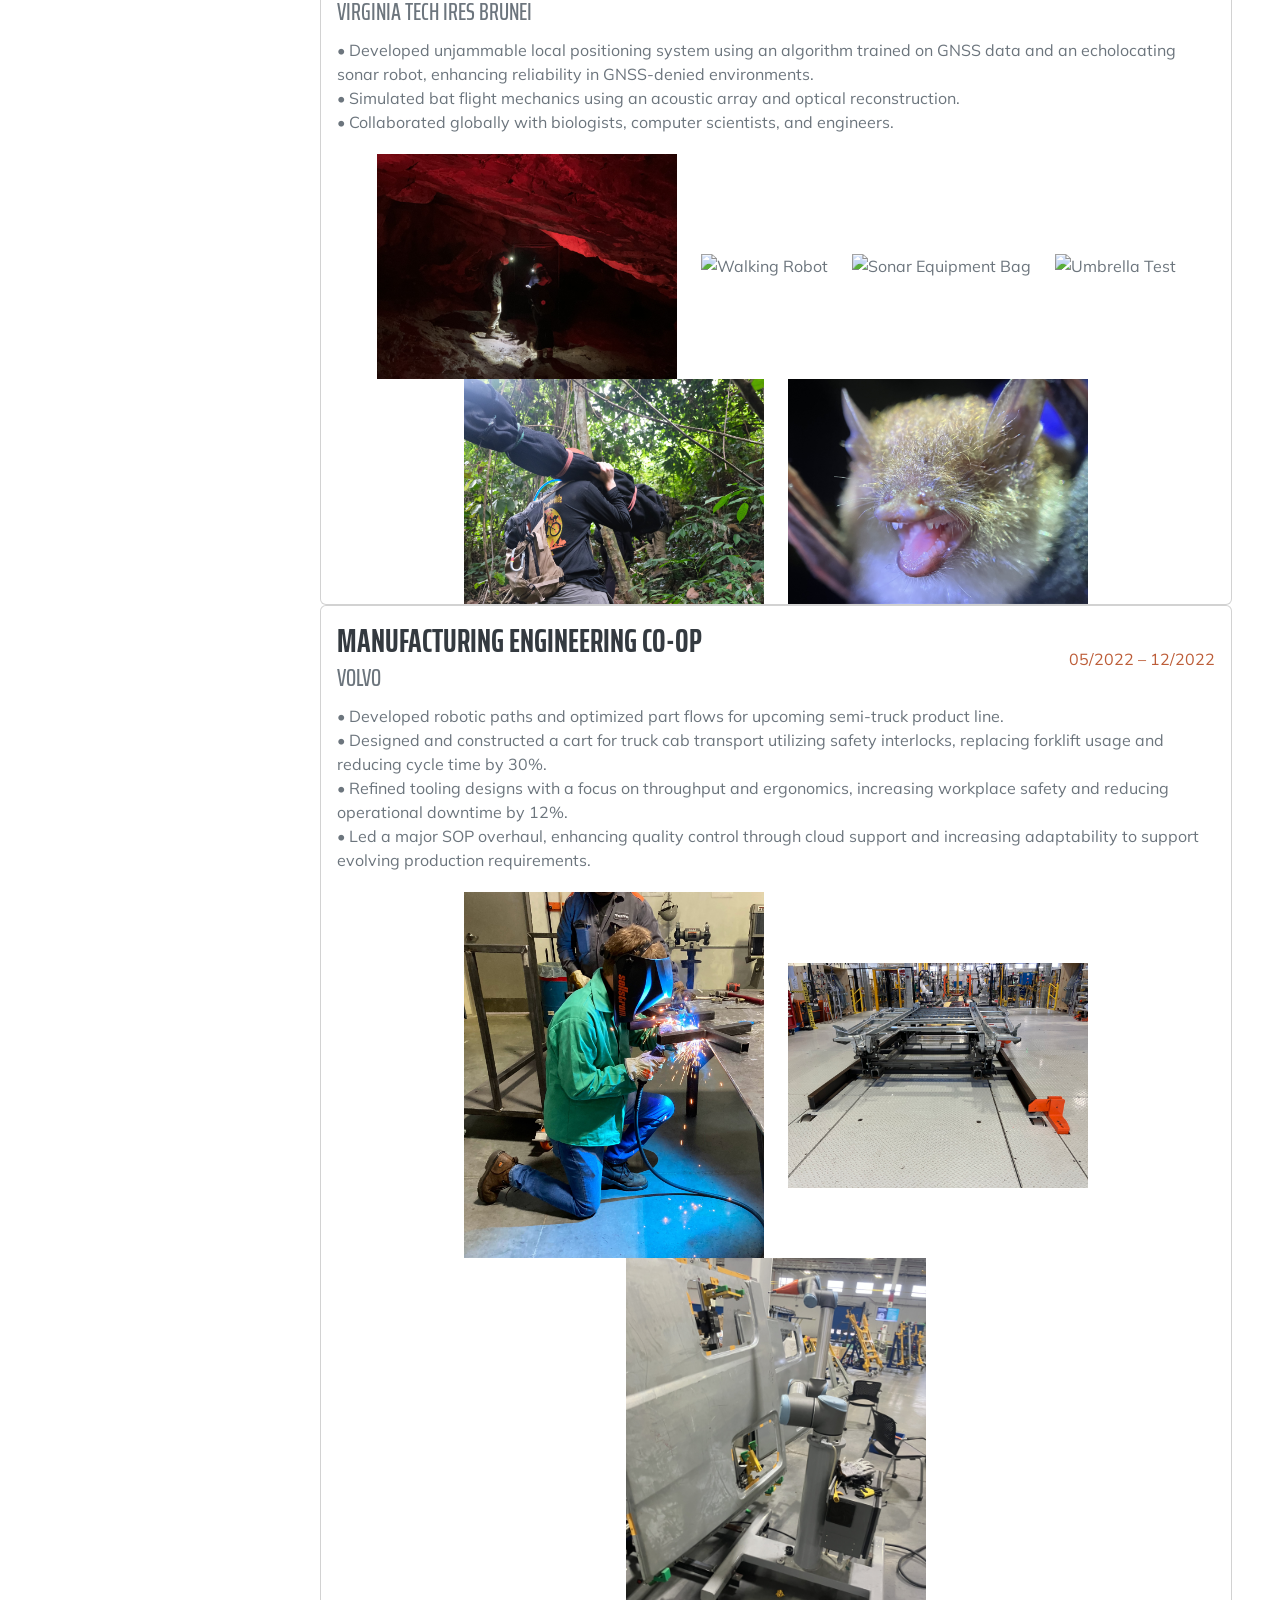
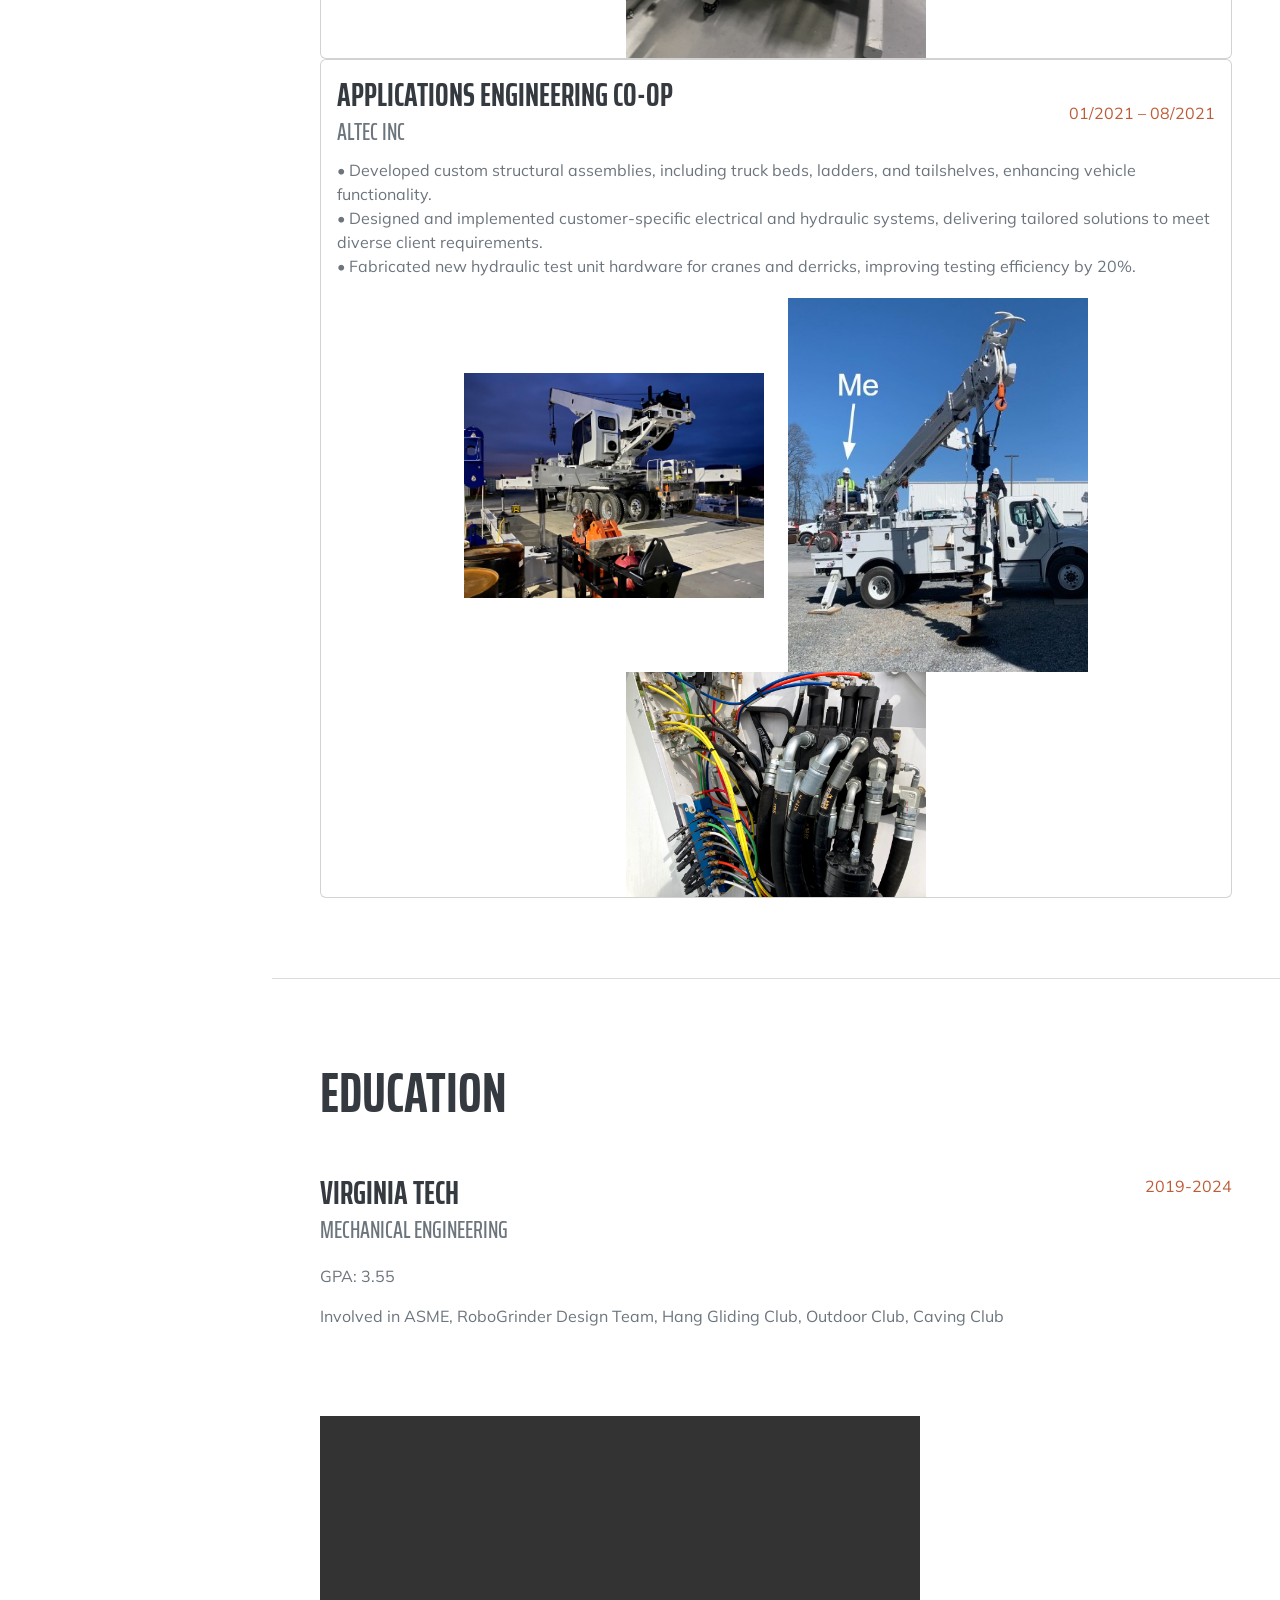
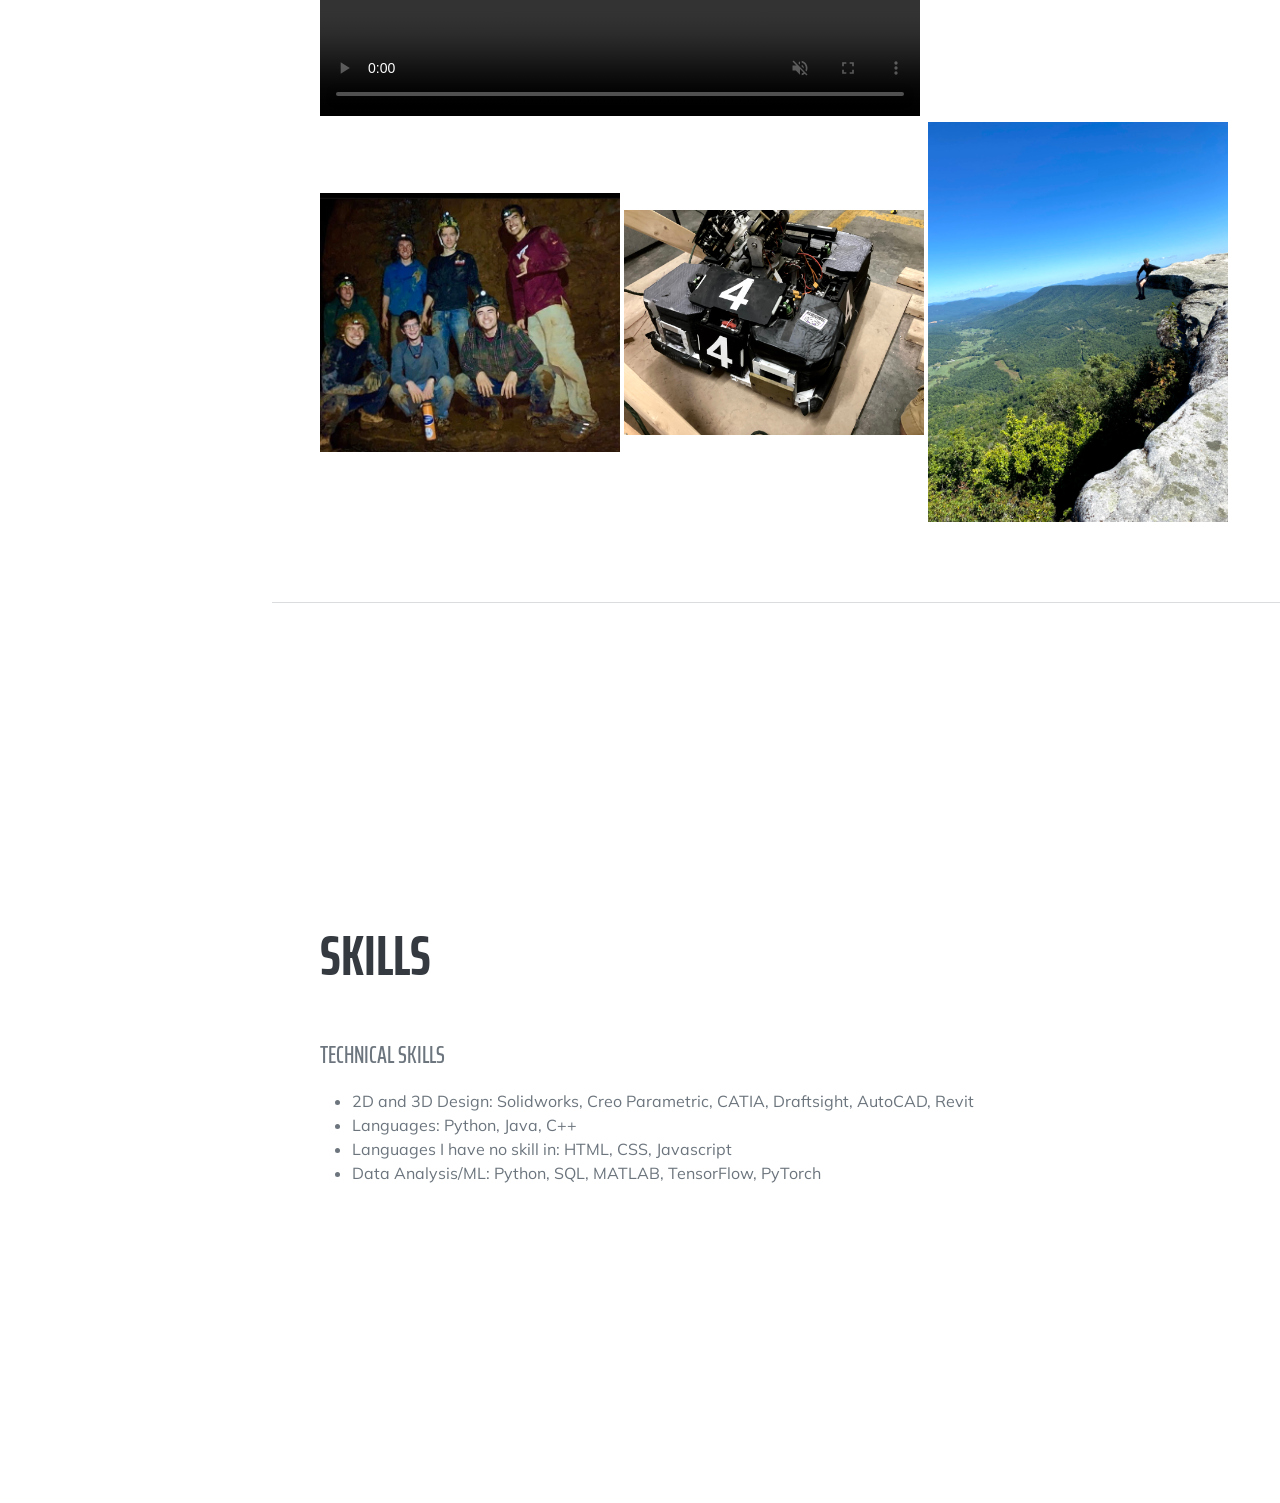
==== commit a07934d3: "minor visual updates" ====
--- a/index.html
+++ b/index.html
@@ -75,10 +75,12 @@
                                         Each mirror is angled differently, so that when they spin past the laser, they draw individual scanlines.
                                         The laser is pulsed on the microsecond scale, with hall effect sensors for accuracte feedback. 
                                         However, it can only display about 12 letters due to trade-offs between processing power, resolution, and speed.</p>
-                                <div class="d-flex justify-content-between"></div>
+                                <div class="d-flex justify-content-between" ></div>
                                     <img src="assets/img/laser_projector.jpg" class="img-fluid" alt="Laser Projector" style="max-width: 48%; width: 320px; height: auto;">
                                     <img src="assets/img/lasercad.png" class="img-fluid" alt="Laser Projector" style="max-width: 48%; width: 320px; height: auto;">
-                                    <img src="assets/img/projected_text.jpg" class="img-fluid" alt="Laser Projector" style="max-width: 48%; width: 320px; height: auto;">
+                                    <img src="assets/img/hello world.jpg" class="img-fluid" alt="Laser Projector" style="margin-top: 5px;max-width: 48%; width: 320px; height: 160px;">
+                                    <img src="assets/img/lasers big.jpg" class="img-fluid" alt="Laser Projector" style="margin-top: 5px; max-width: 48%; width: 320px; height: 160px;">
+
                                 </div>
                                 
                             </div>
@@ -92,7 +94,7 @@
                                         Most current version can navigate semi-autonomously to a setpoint using ultrasonic and infrared sensors. 
                                         Rudimentary path optimization algorithm allows the robot to plan and update based on new input about its environment.</p>
                                 <div class="d-flex justify-content-between"></div>
-                                    <img src="assets/img/spider_cad.jpg" class="card-img-top" alt="Strandbeest Walking Robot" style="width: 320px; height: auto;">>
+                                    <img src="assets/img/spider_cad.jpg" class="card-img-top" alt="Strandbeest Walking Robot" style="margin-bottom: 5px; width: 320px; height: auto;">
                                     <video class="card-img-top" controls muted>
                                         <source src="assets/videos/spider_mov.mp4" type="video/mp4">
                                     </video>   
@@ -113,12 +115,12 @@
                                 </div>
                         
                                 <!-- Card Media: Images and Video -->
-                                <div class="card-media d-flex justify-content-center align-items-center flex-wrap gap-3" style="min-height: 300px;">
-                                    <img src="assets/img/with_cap.jpg" class="img-fluid" alt="With Cap" style="width: 200px; height: auto;">
-                                    <video controls muted class="video-fluid" style="width: 400px; height: auto;">
+                                <div class="card-media d-flex justify-content-center align-items-center flex-wrap gap-2" style="margin-bottom: 20px">
+                                    <img src="assets/img/with_cap.jpg" class="img-fluid" alt="With Cap" style="width: auto; height: 230px;">
+                                    <video controls muted class="video-fluid" style="width: auto; height: 230px;">
                                         <source src="assets/videos/levitator.mp4" type="video/mp4">
                                     </video>
-                                    <img src="assets/img/setup.jpg" class="img-fluid" alt="Setup" style="width: 300px; height: auto;">
+                                    <img src="assets/img/setup.jpg" class="img-fluid" alt="Setup" style="width: auto; height: 230px;">
 
                                 </div>
                             </div>
@@ -757,6 +759,7 @@
                         <img src="assets/img/cave.jpg" class="img-fluid" alt="Laser Projector" style="max-width: 48%; width: 300px; height: auto;">
                         <img src="assets/img/IMG_4391.jpg" class="img-fluid" alt="Laser Projector" style="max-width: 48%; width: 300px; height: auto;">
                         <img src="assets/img/mcafee1.jpg" class="img-fluid" alt="Laser Projector" style="max-width: 48%; width: 300px; height: auto;">
+                        
                     </div>      
                     </div>
 
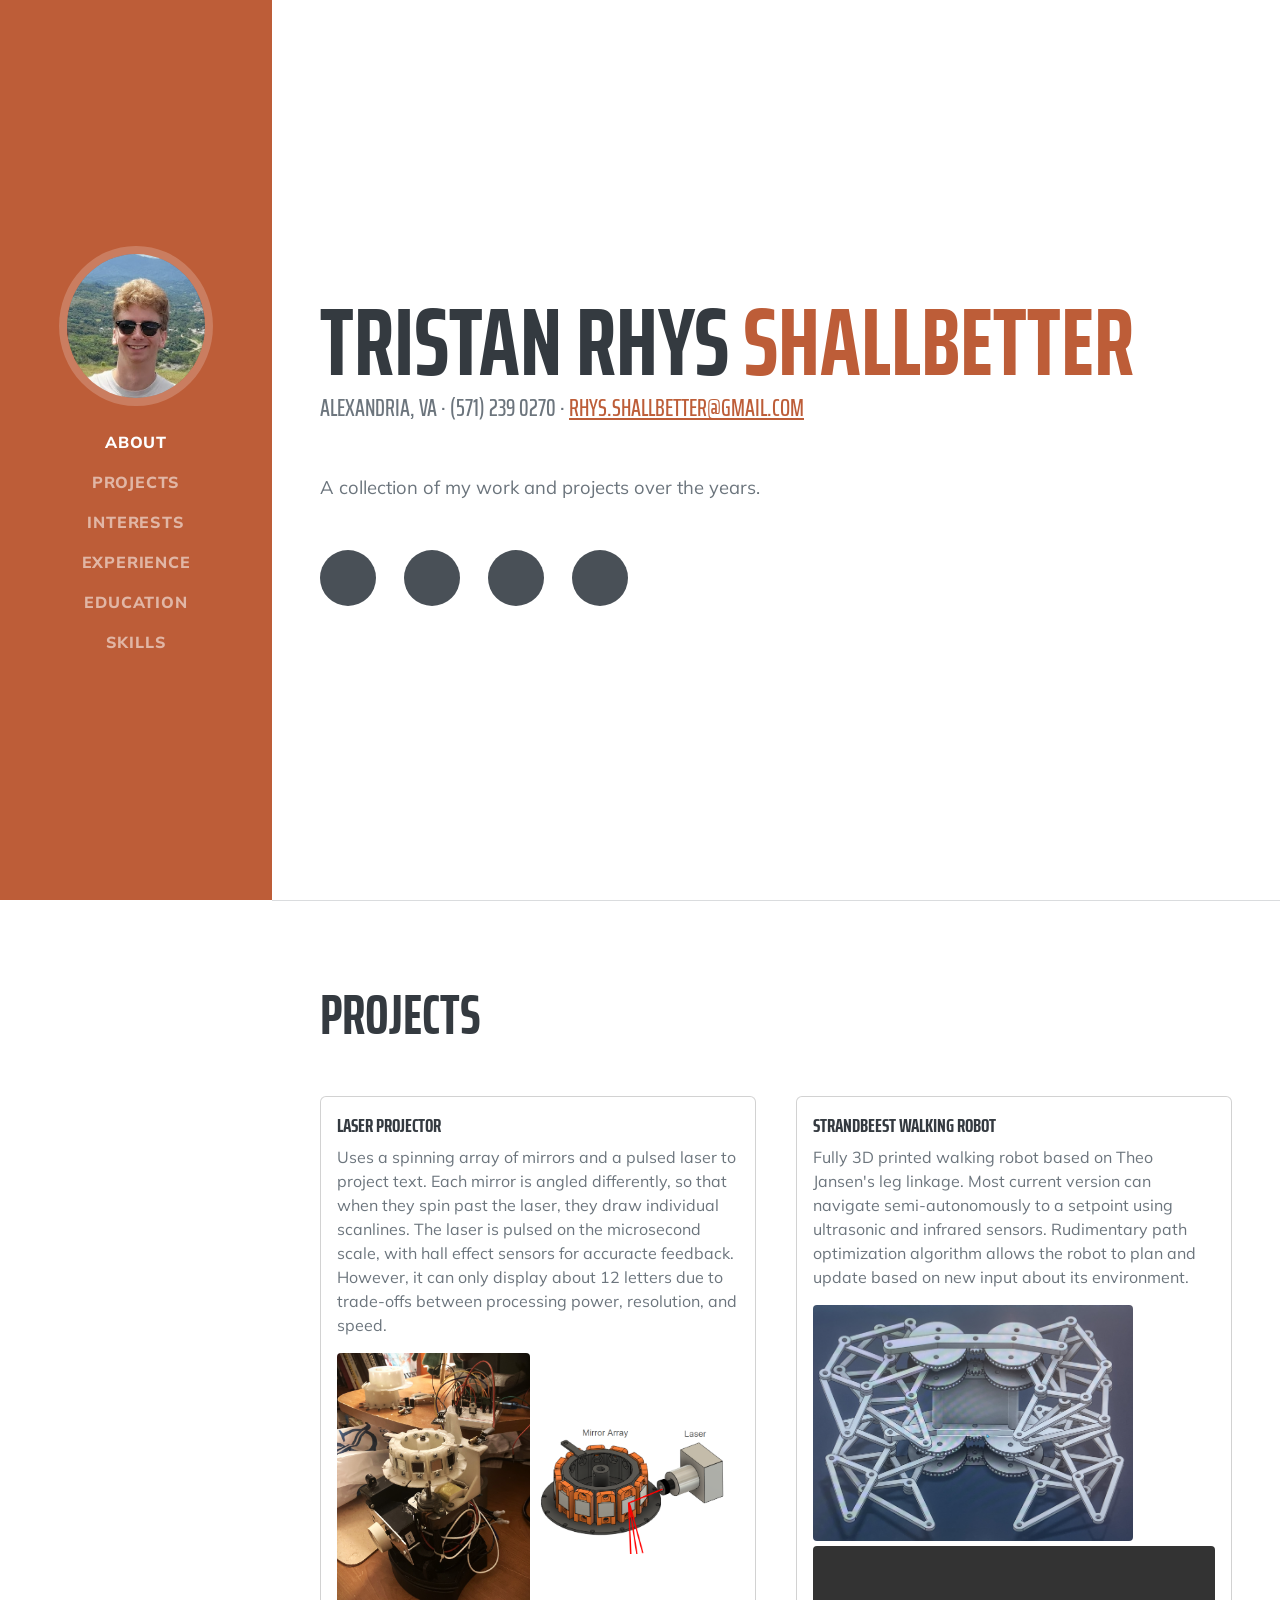
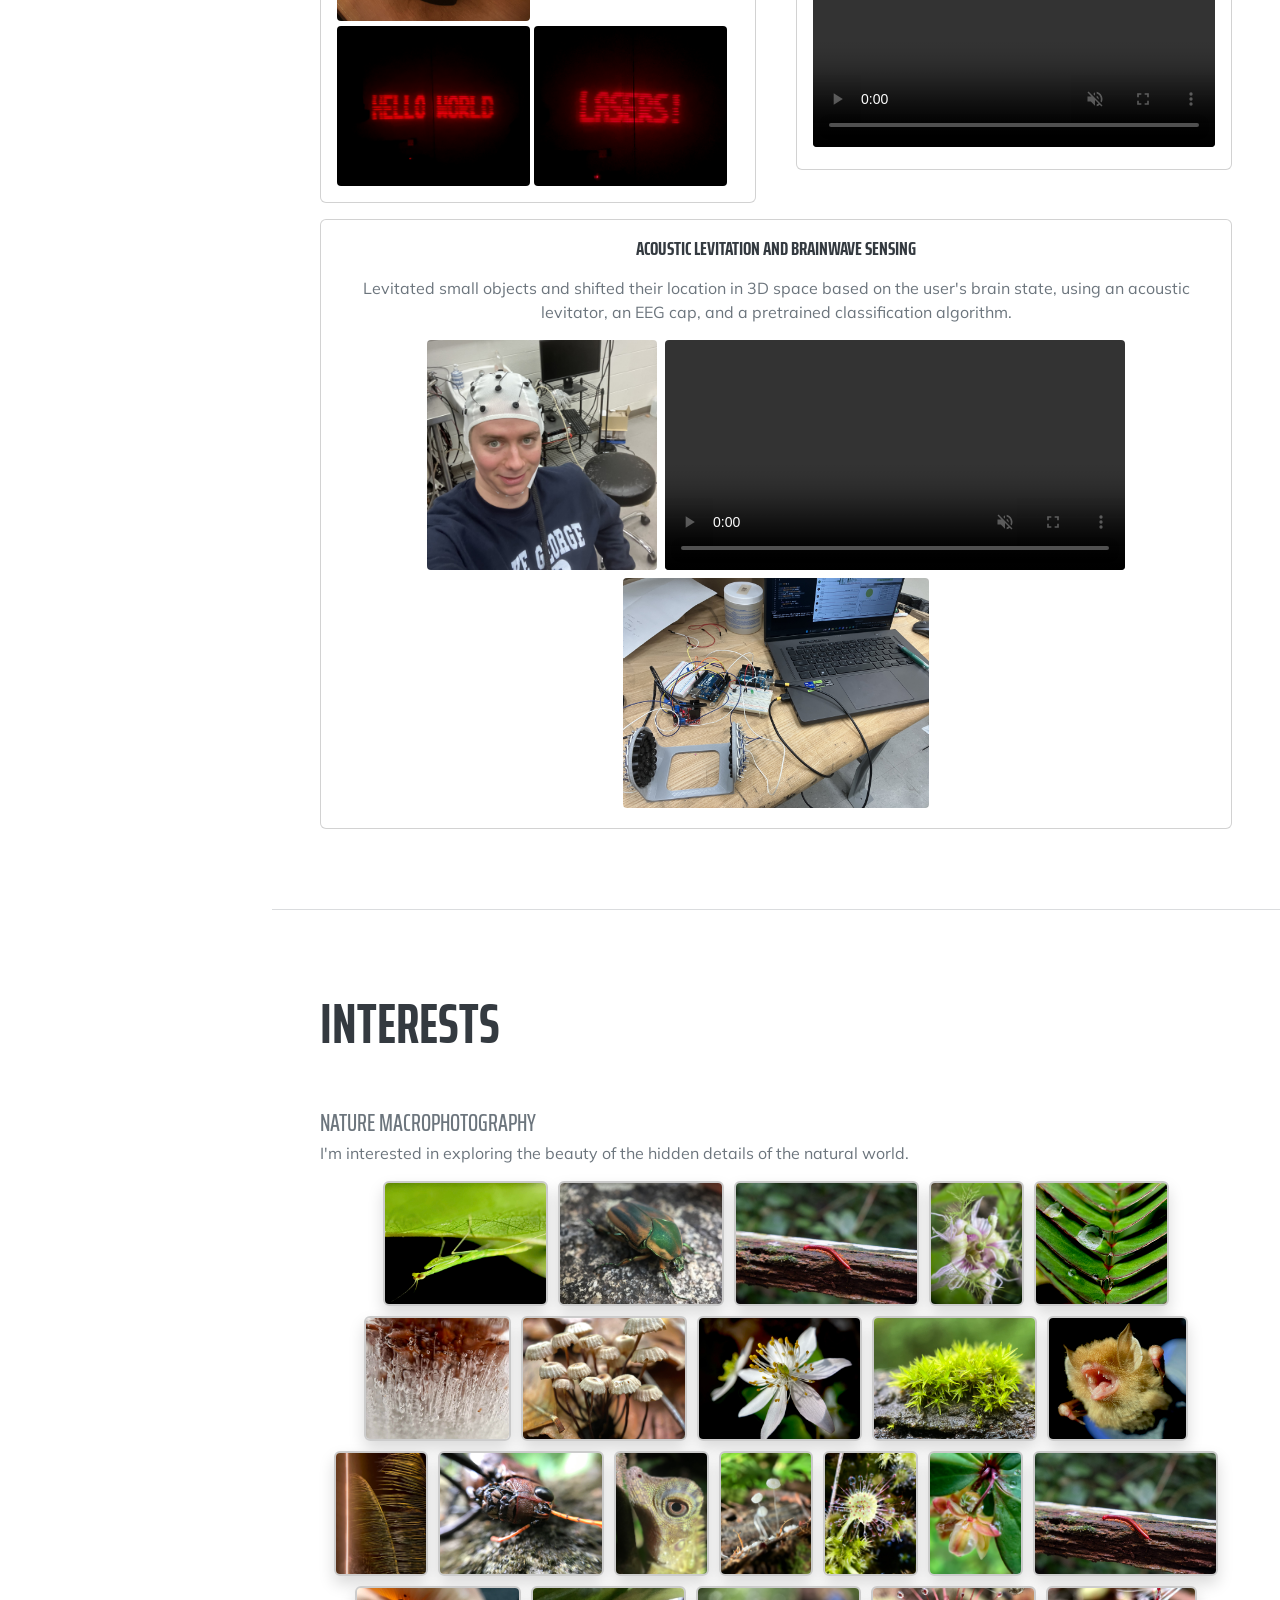
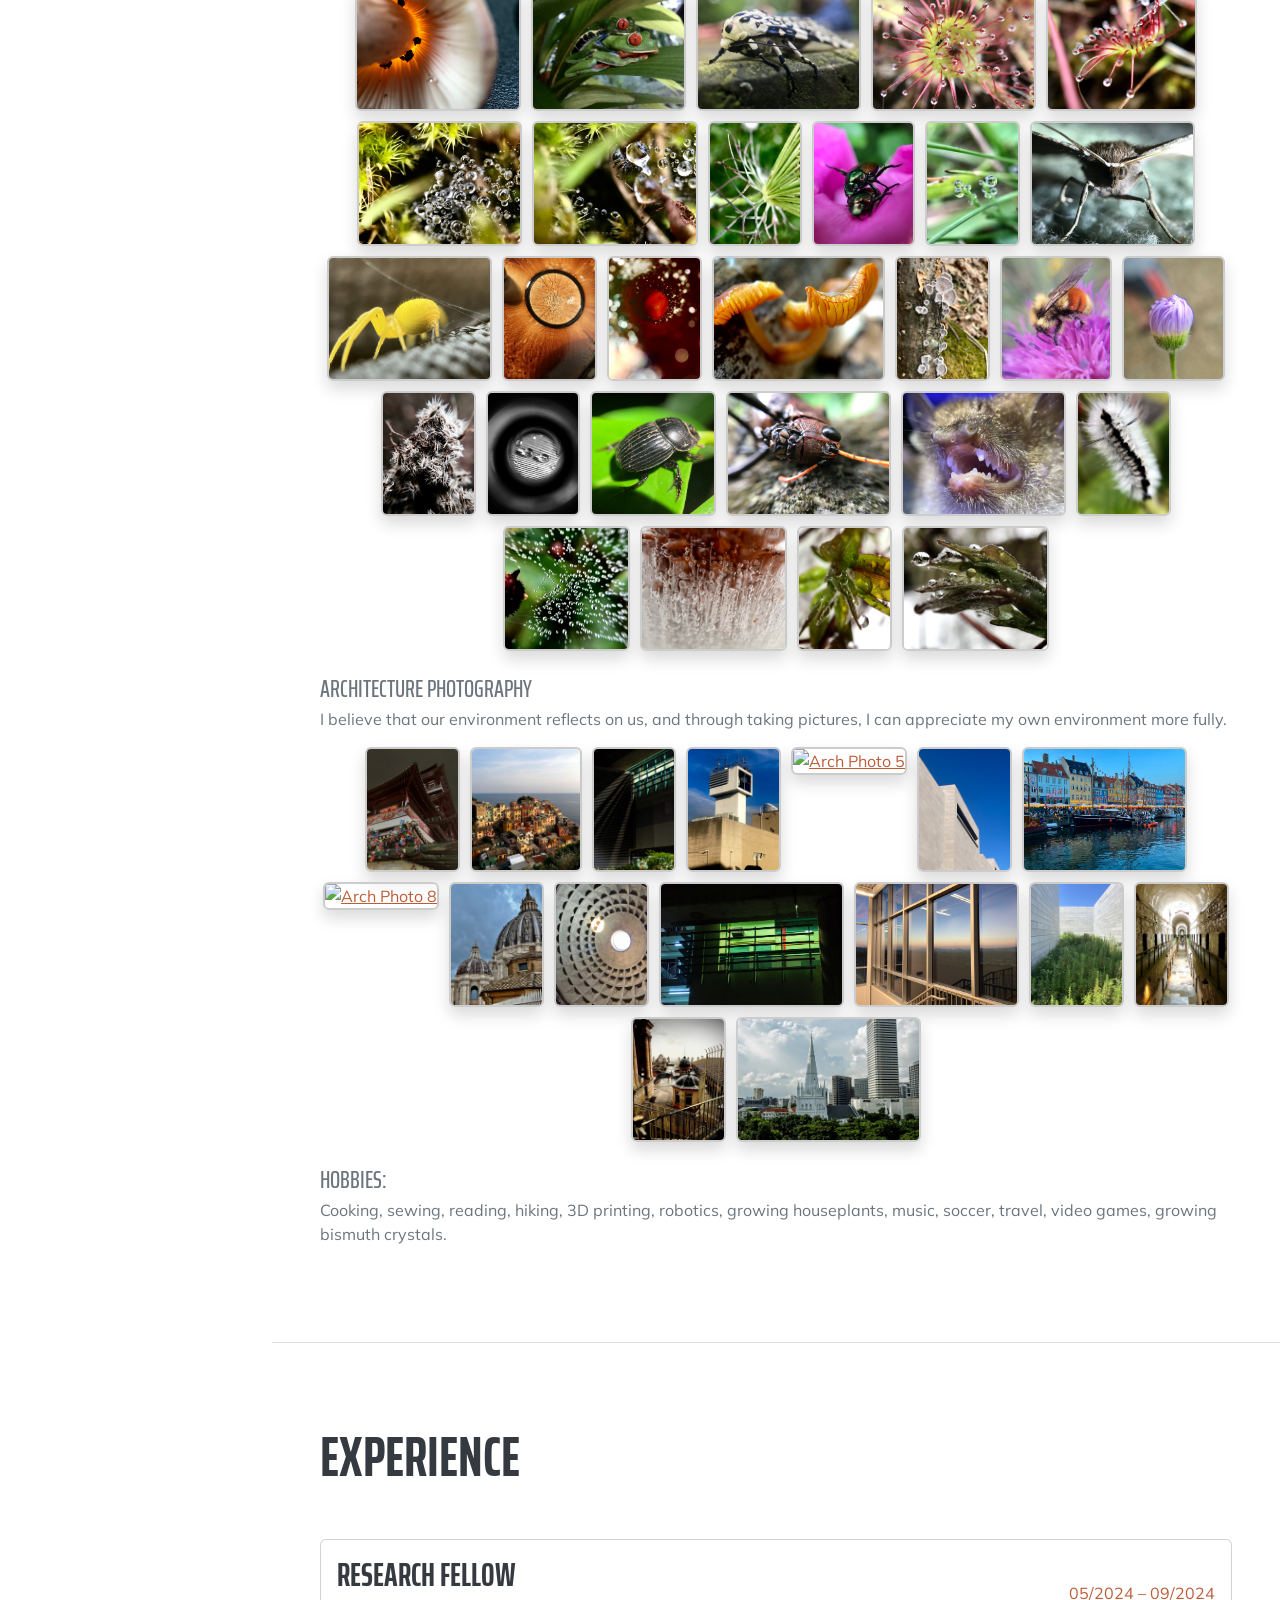
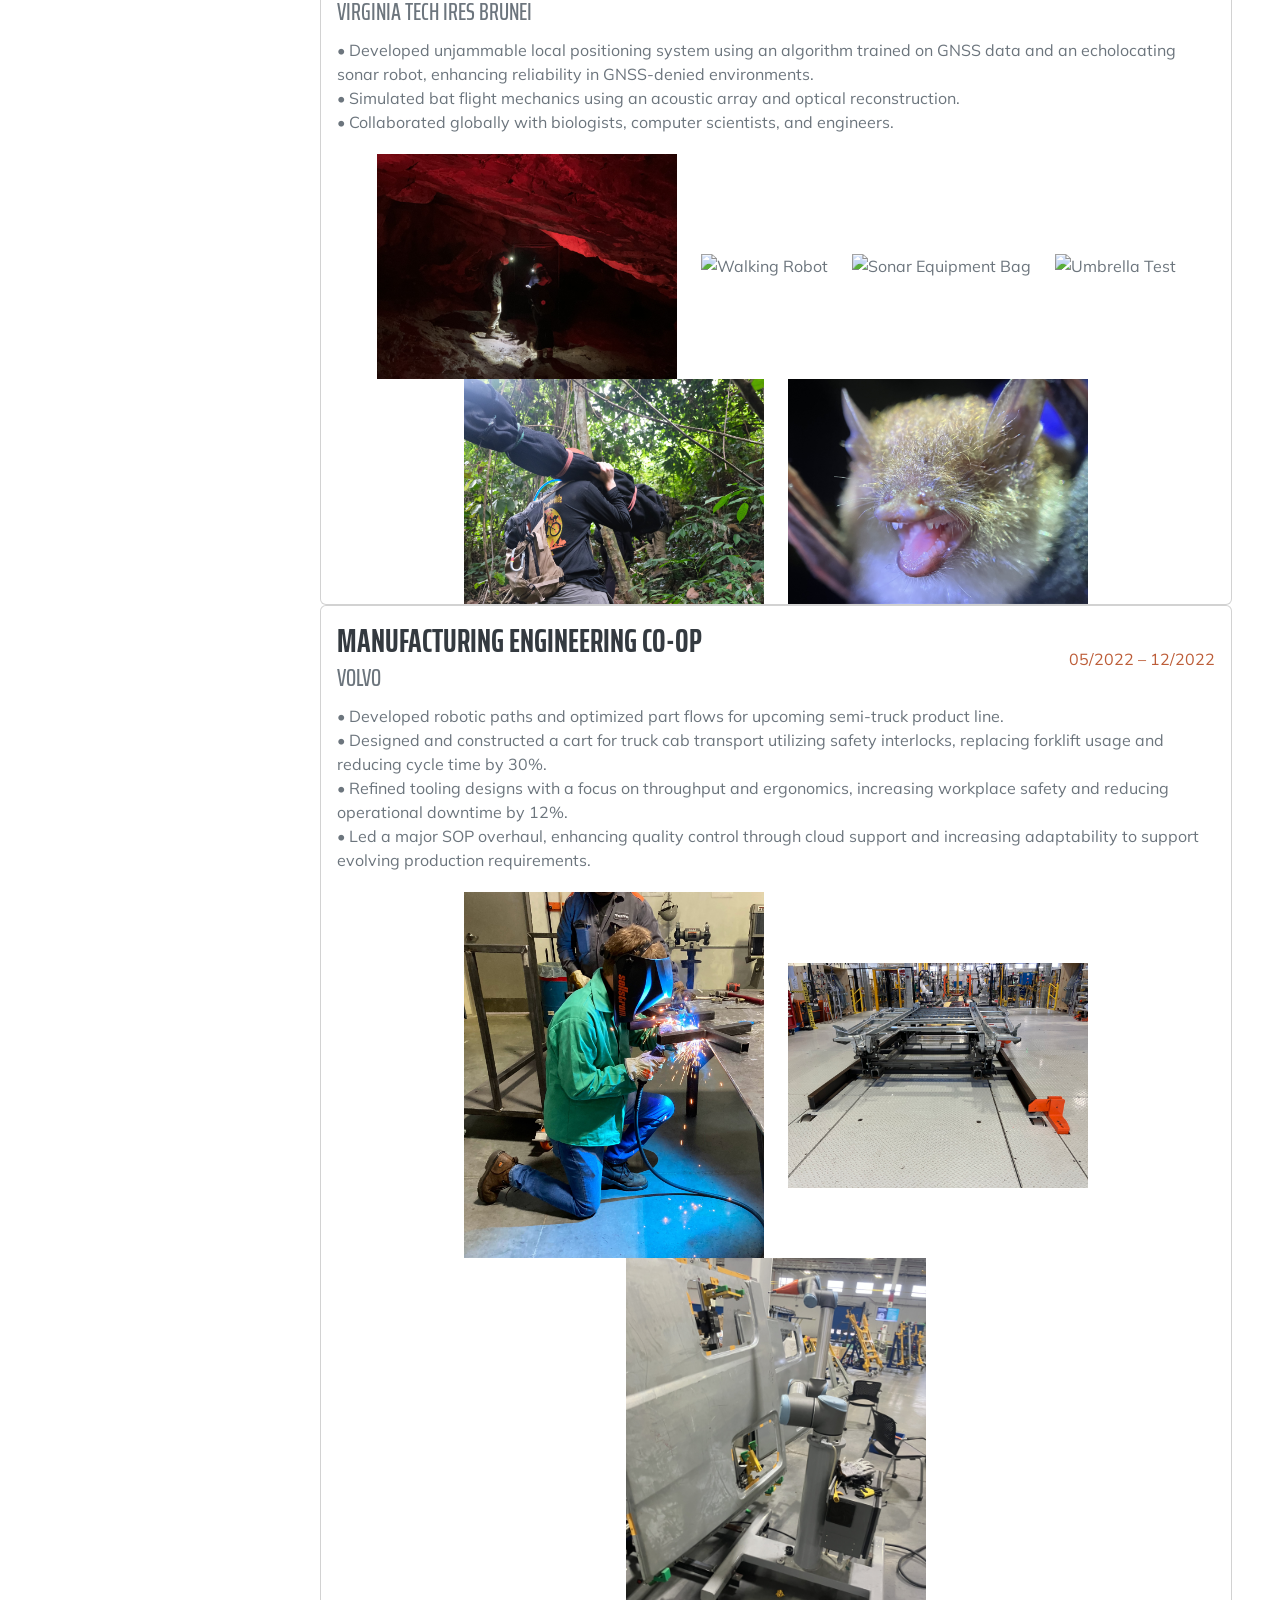
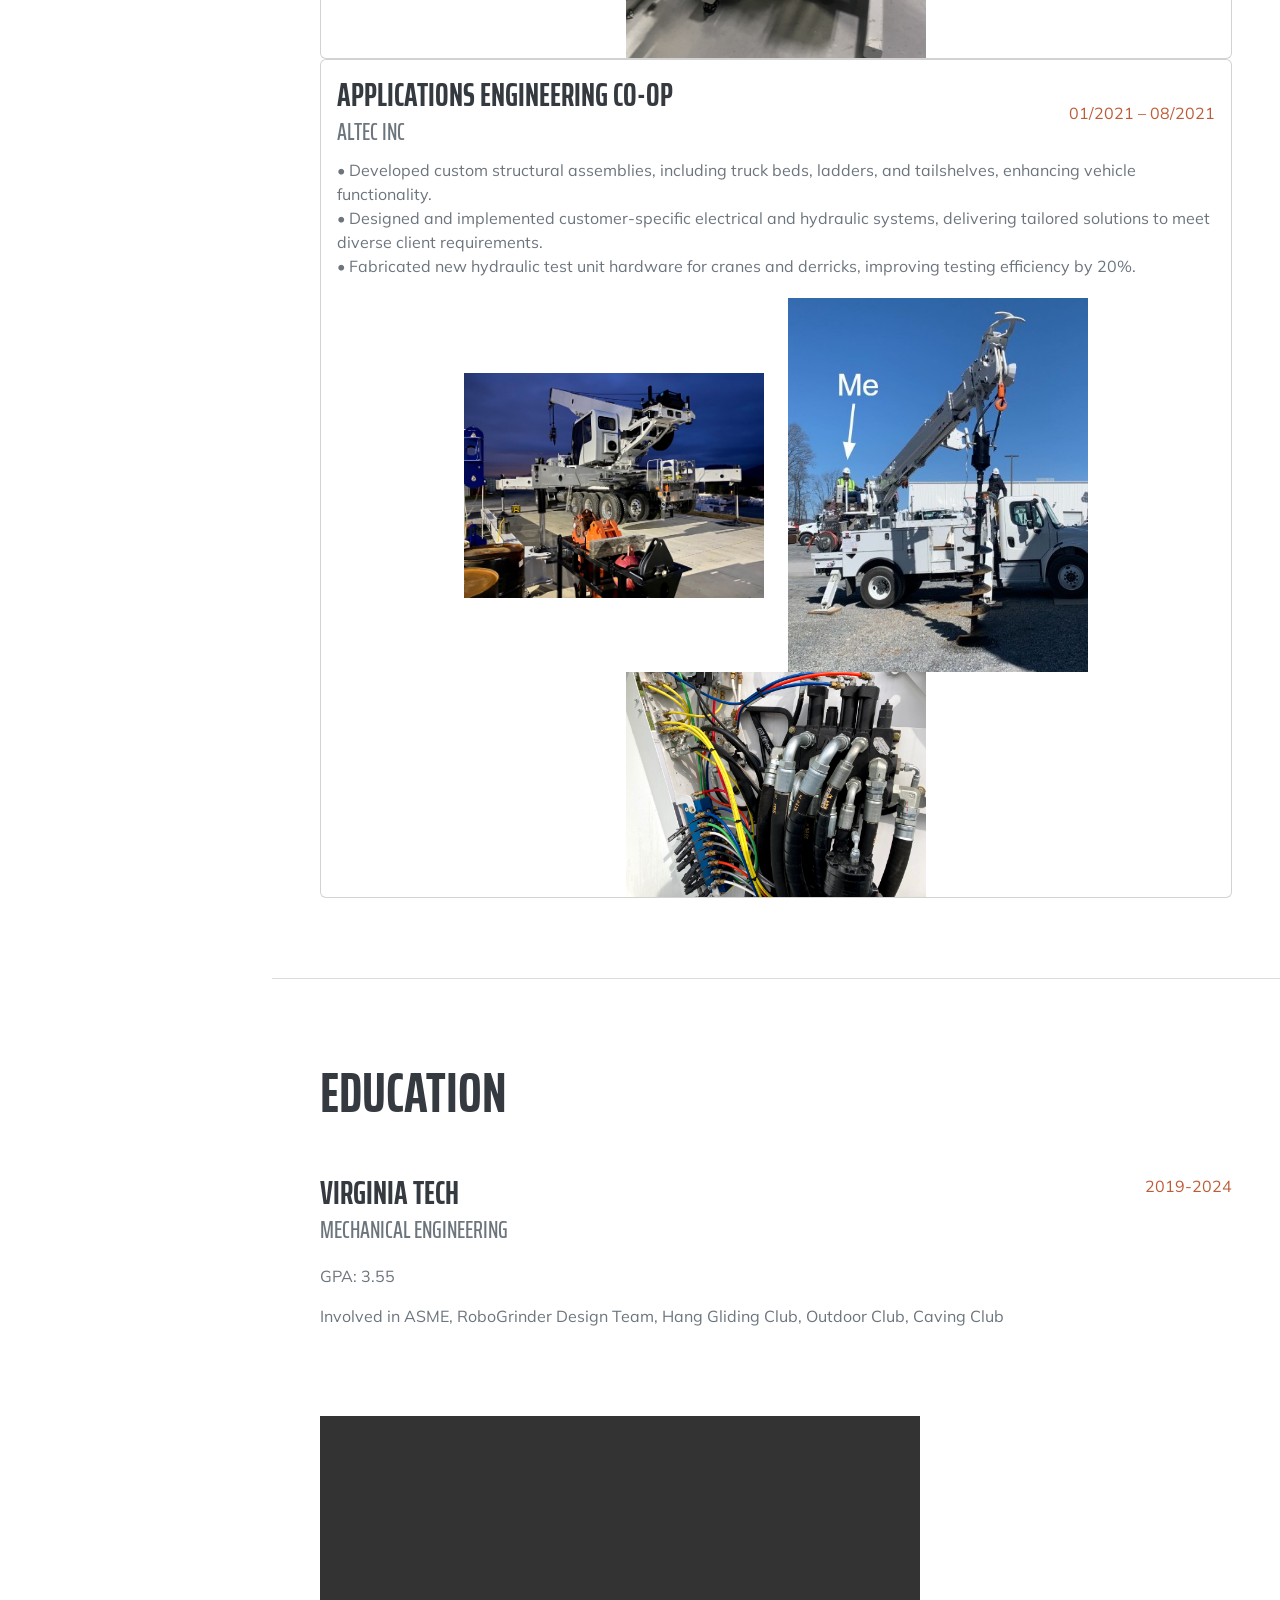
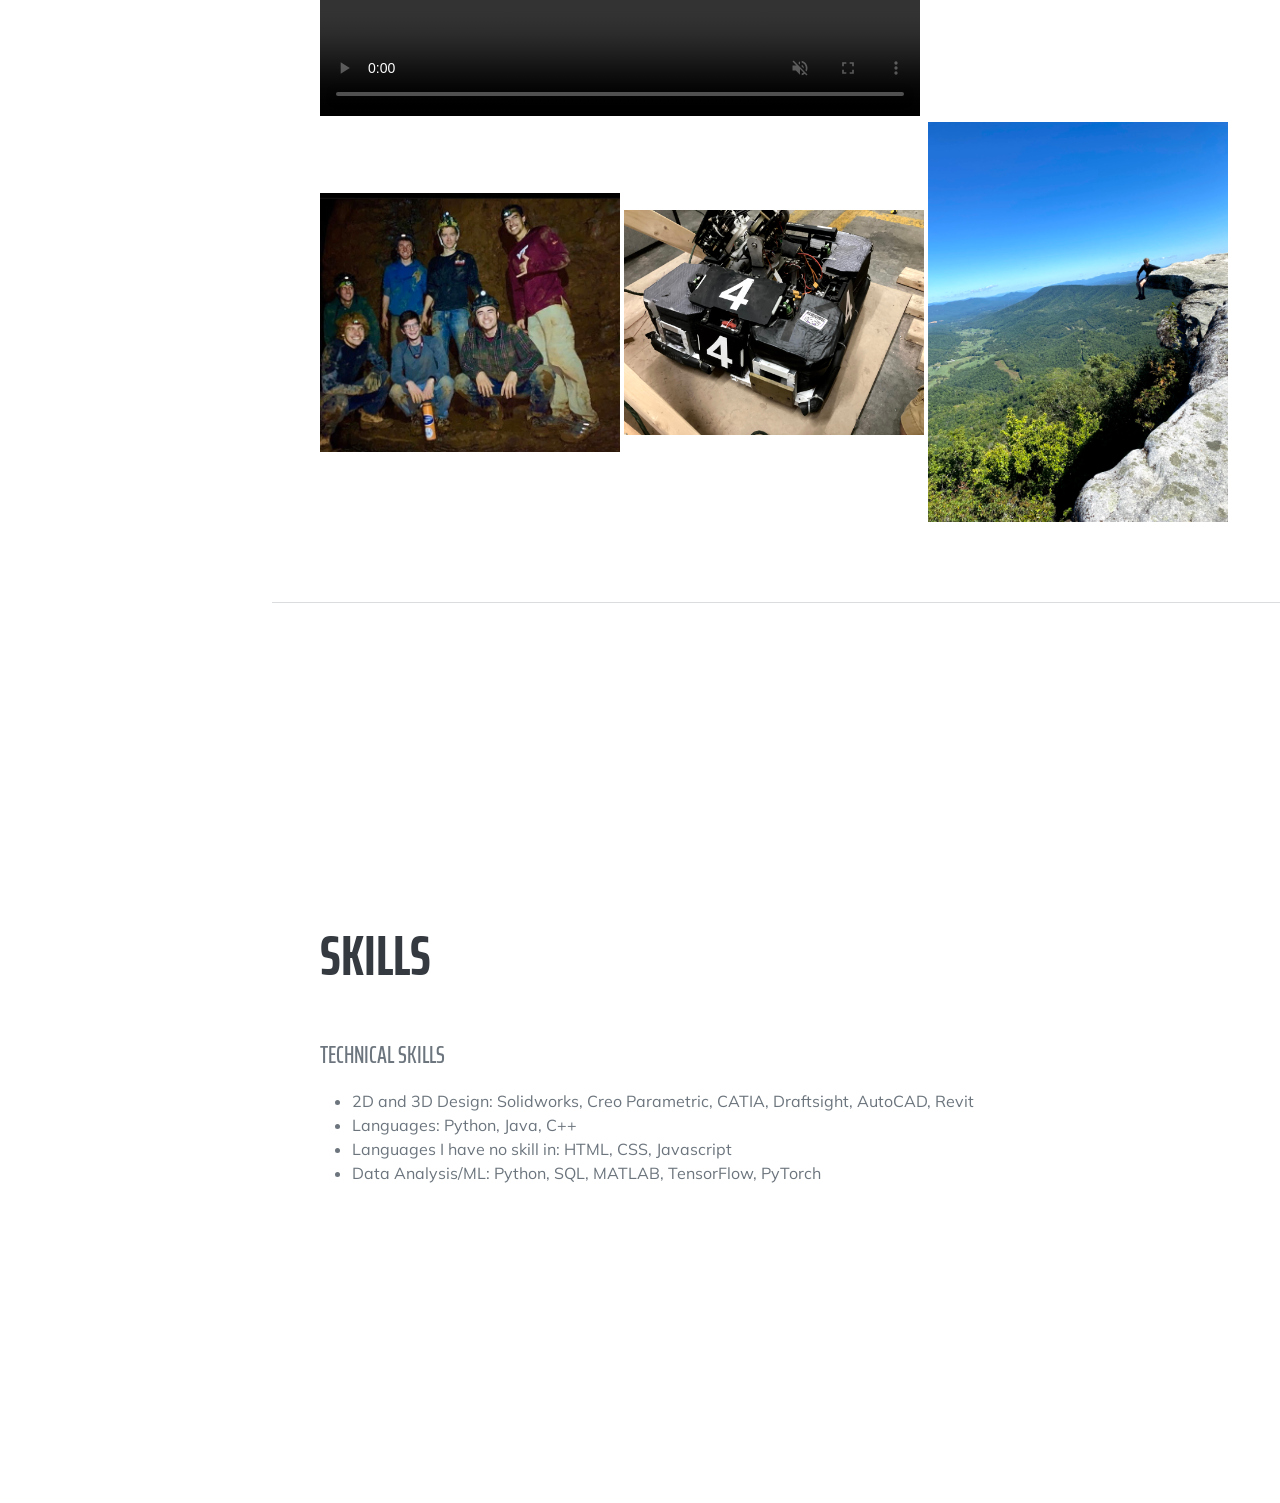
==== commit f8249dae: "Update index.html" ====
--- a/index.html
+++ b/index.html
@@ -171,7 +171,6 @@
                             <a href="#macro29"><img src="assets/macro gallery/IMG_2194.jpg" alt="Macro Photo 29" class="img-fluid rounded shadow"></a>
                             <a href="#macro30"><img src="assets/macro gallery/IMG_2371.jpg" alt="Macro Photo 30" class="img-fluid rounded shadow"></a>
                             <a href="#macro31"><img src="assets/macro gallery/IMG_2430.jpg" alt="Macro Photo 31" class="img-fluid rounded shadow"></a>
-                            <a href="#macro32"><img src="assets/macro gallery/IMG_2861.jpg" alt="Macro Photo 32" class="img-fluid rounded shadow"></a>
                             <a href="#macro33"><img src="assets/macro gallery/IMG_4042.JPG" alt="Macro Photo 33" class="img-fluid rounded shadow"></a>
                             <a href="#macro34"><img src="assets/macro gallery/IMG_4325.jpg" alt="Macro Photo 34" class="img-fluid rounded shadow"></a>
                             <a href="#macro35"><img src="assets/macro gallery/IMG_4717.jpg" alt="Macro Photo 35" class="img-fluid rounded shadow"></a>
@@ -390,29 +389,23 @@
                           <div id="macro30" class="lightbox">
                             <a href="#" class="close">&times;</a>
                             <img src="assets/macro gallery/IMG_2371.jpg" alt="Macro Photo 30">
-                            <a href="#macro31" class="next">Next &rarr;</a>
+                            <a href="#macro32" class="next">Next &rarr;</a>
                             <a href="#macro29" class="prev">&larr; Prev</a>
                           </div>
                           
                           <div id="macro31" class="lightbox">
                             <a href="#" class="close">&times;</a>
                             <img src="assets/macro gallery/IMG_2430.jpg" alt="Macro Photo 31">
-                            <a href="#macro32" class="next">Next &rarr;</a>
+                            <a href="#macro33" class="next">Next &rarr;</a>
                             <a href="#macro30" class="prev">&larr; Prev</a>
                           </div>
                           
-                          <div id="macro32" class="lightbox">
-                            <a href="#" class="close">&times;</a>
-                            <img src="assets/macro gallery/IMG_2861.jpg" alt="Macro Photo 32">
-                            <a href="#macro33" class="next">Next &rarr;</a>
-                            <a href="#macro31" class="prev">&larr; Prev</a>
-                          </div>
                           
                           <div id="macro33" class="lightbox">
                             <a href="#" class="close">&times;</a>
                             <img src="assets/macro gallery/IMG_4042.JPG" alt="Macro Photo 33">
                             <a href="#macro34" class="next">Next &rarr;</a>
-                            <a href="#macro32" class="prev">&larr; Prev</a>
+                            <a href="#macro31" class="prev">&larr; Prev</a>
                           </div>
                           
                           <div id="macro34" class="lightbox">
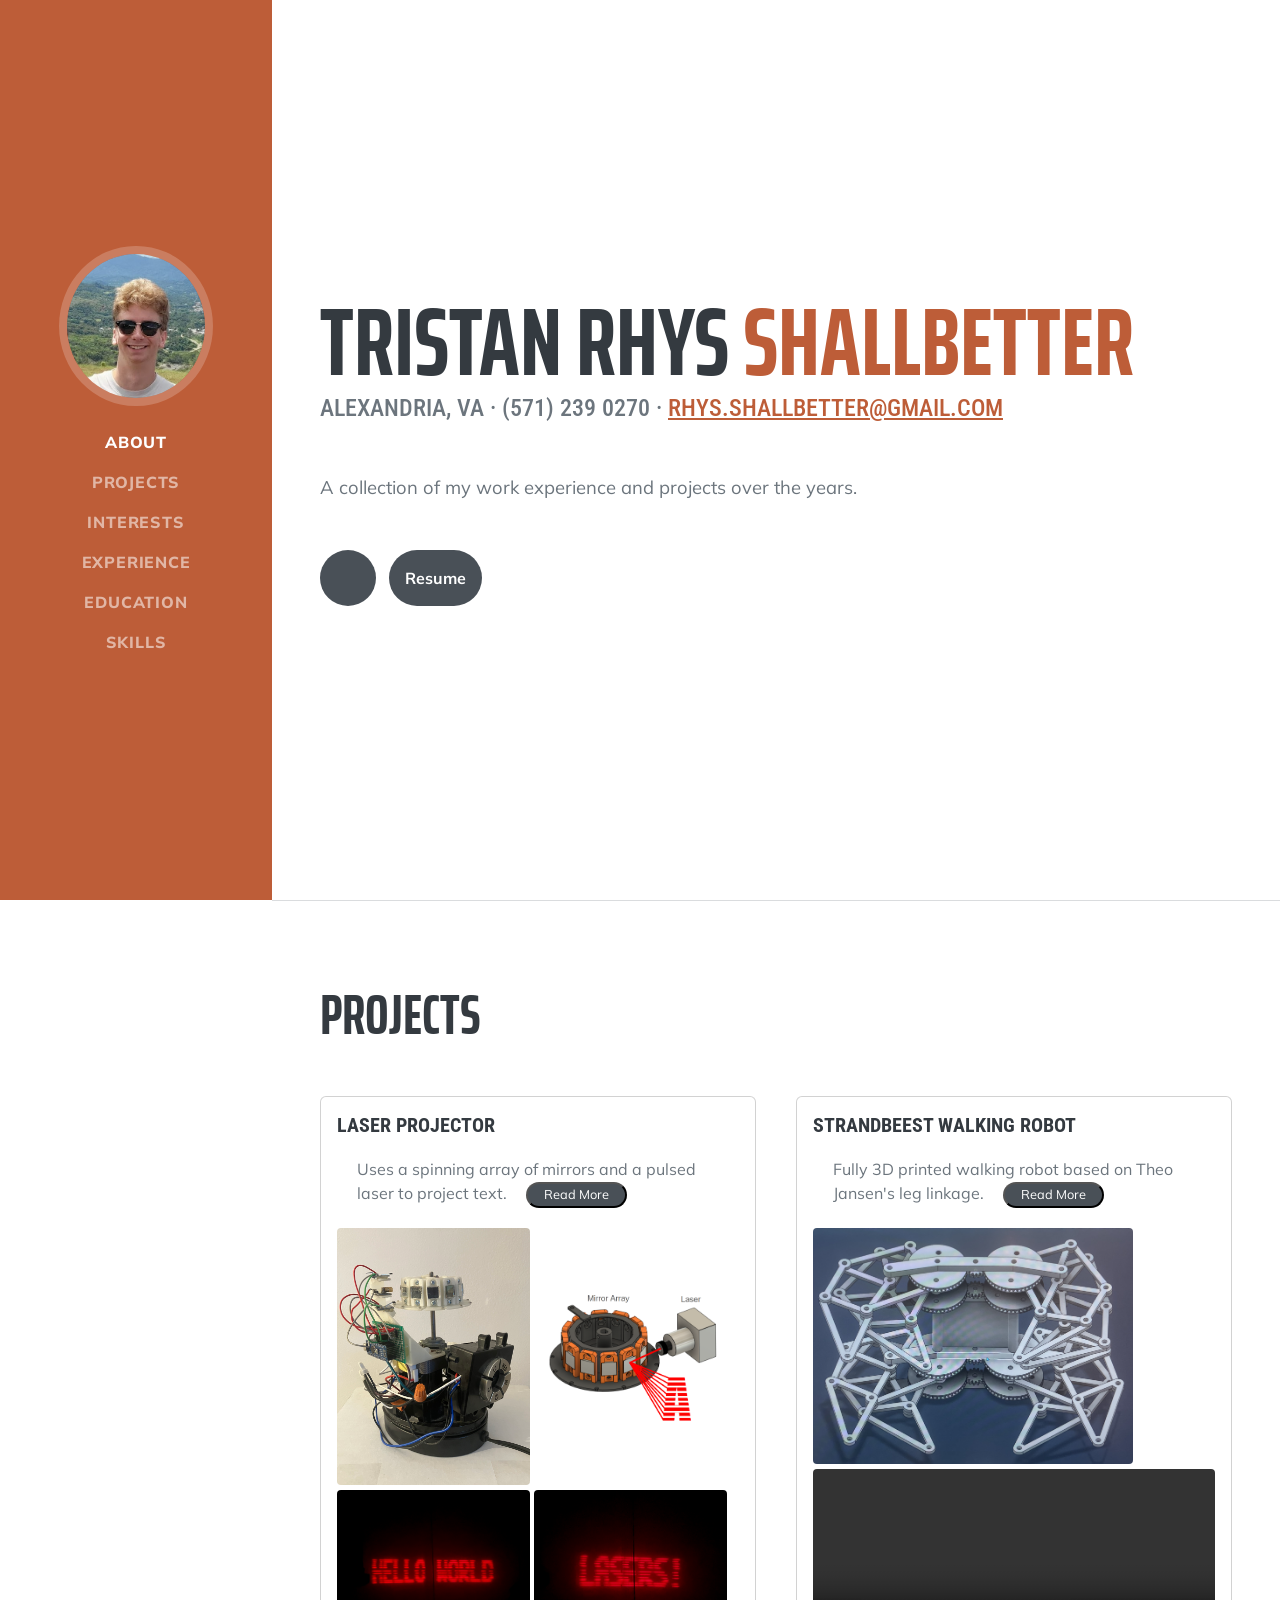
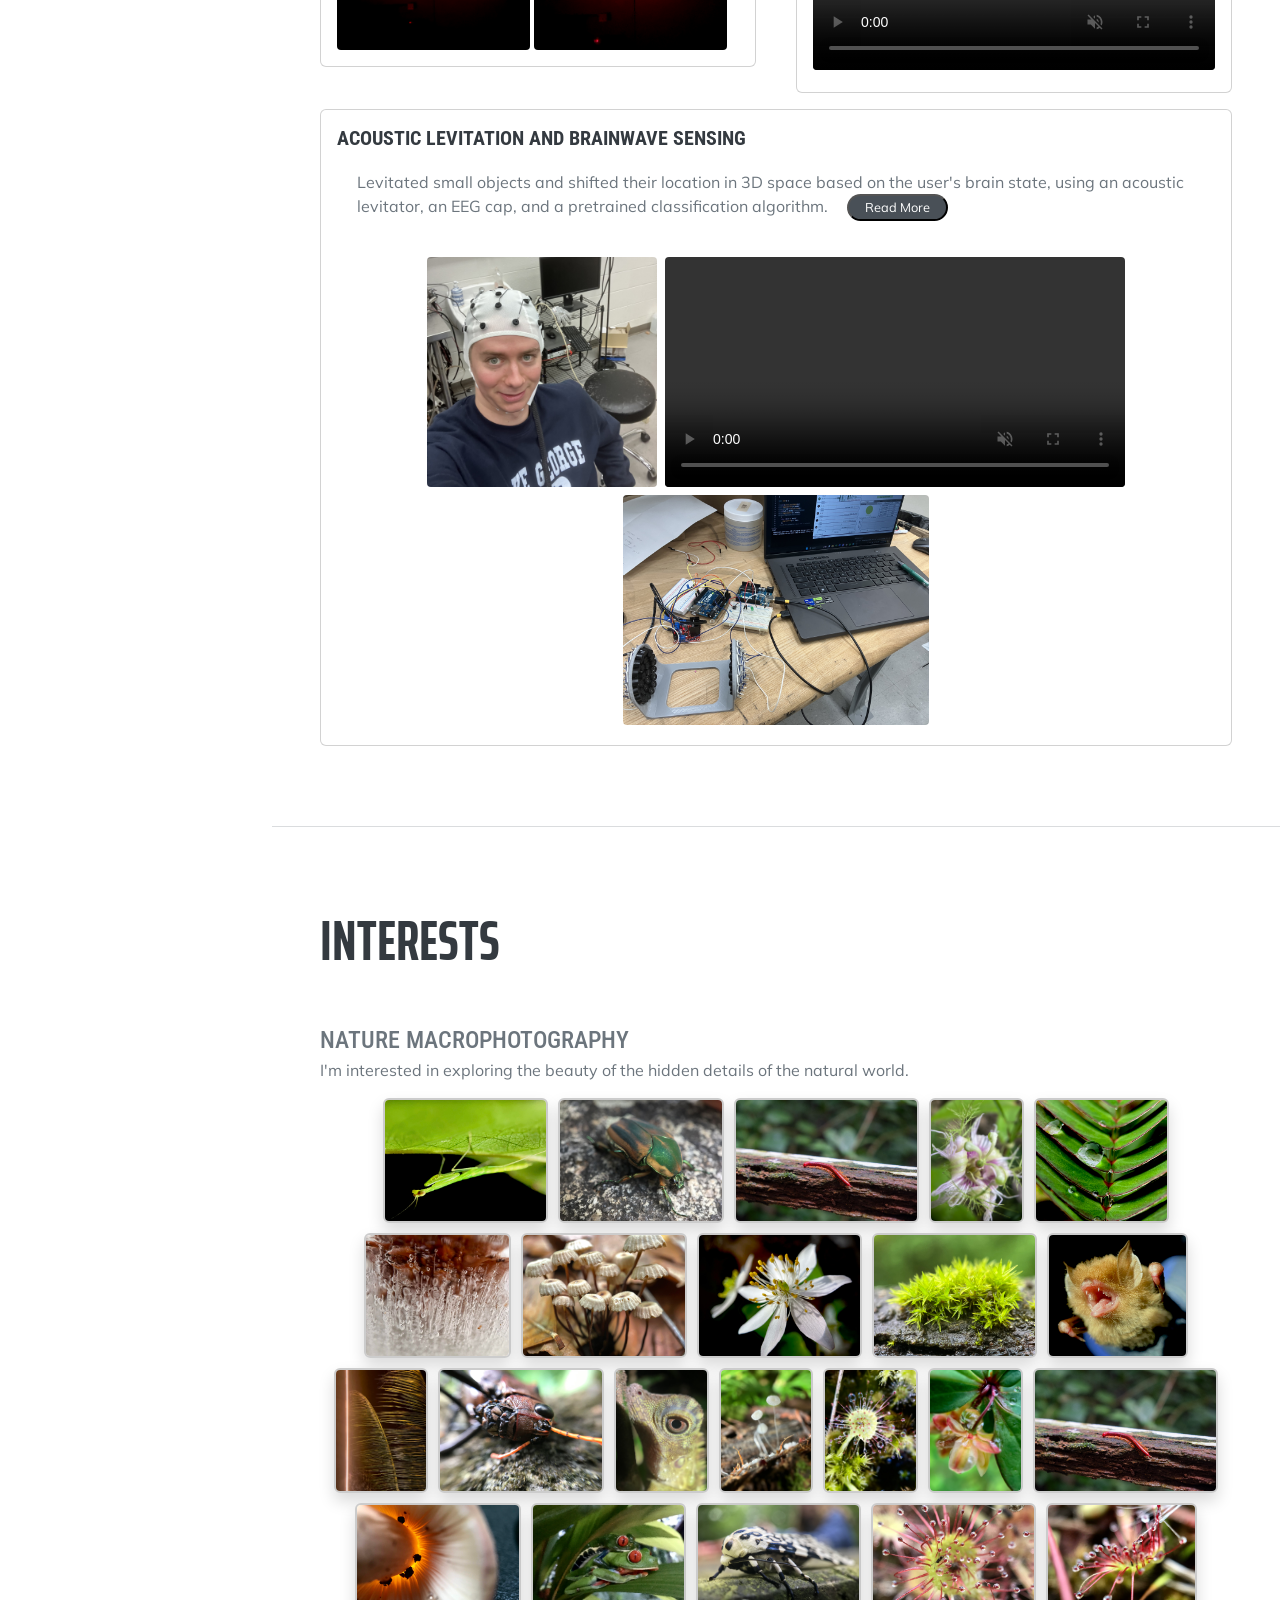
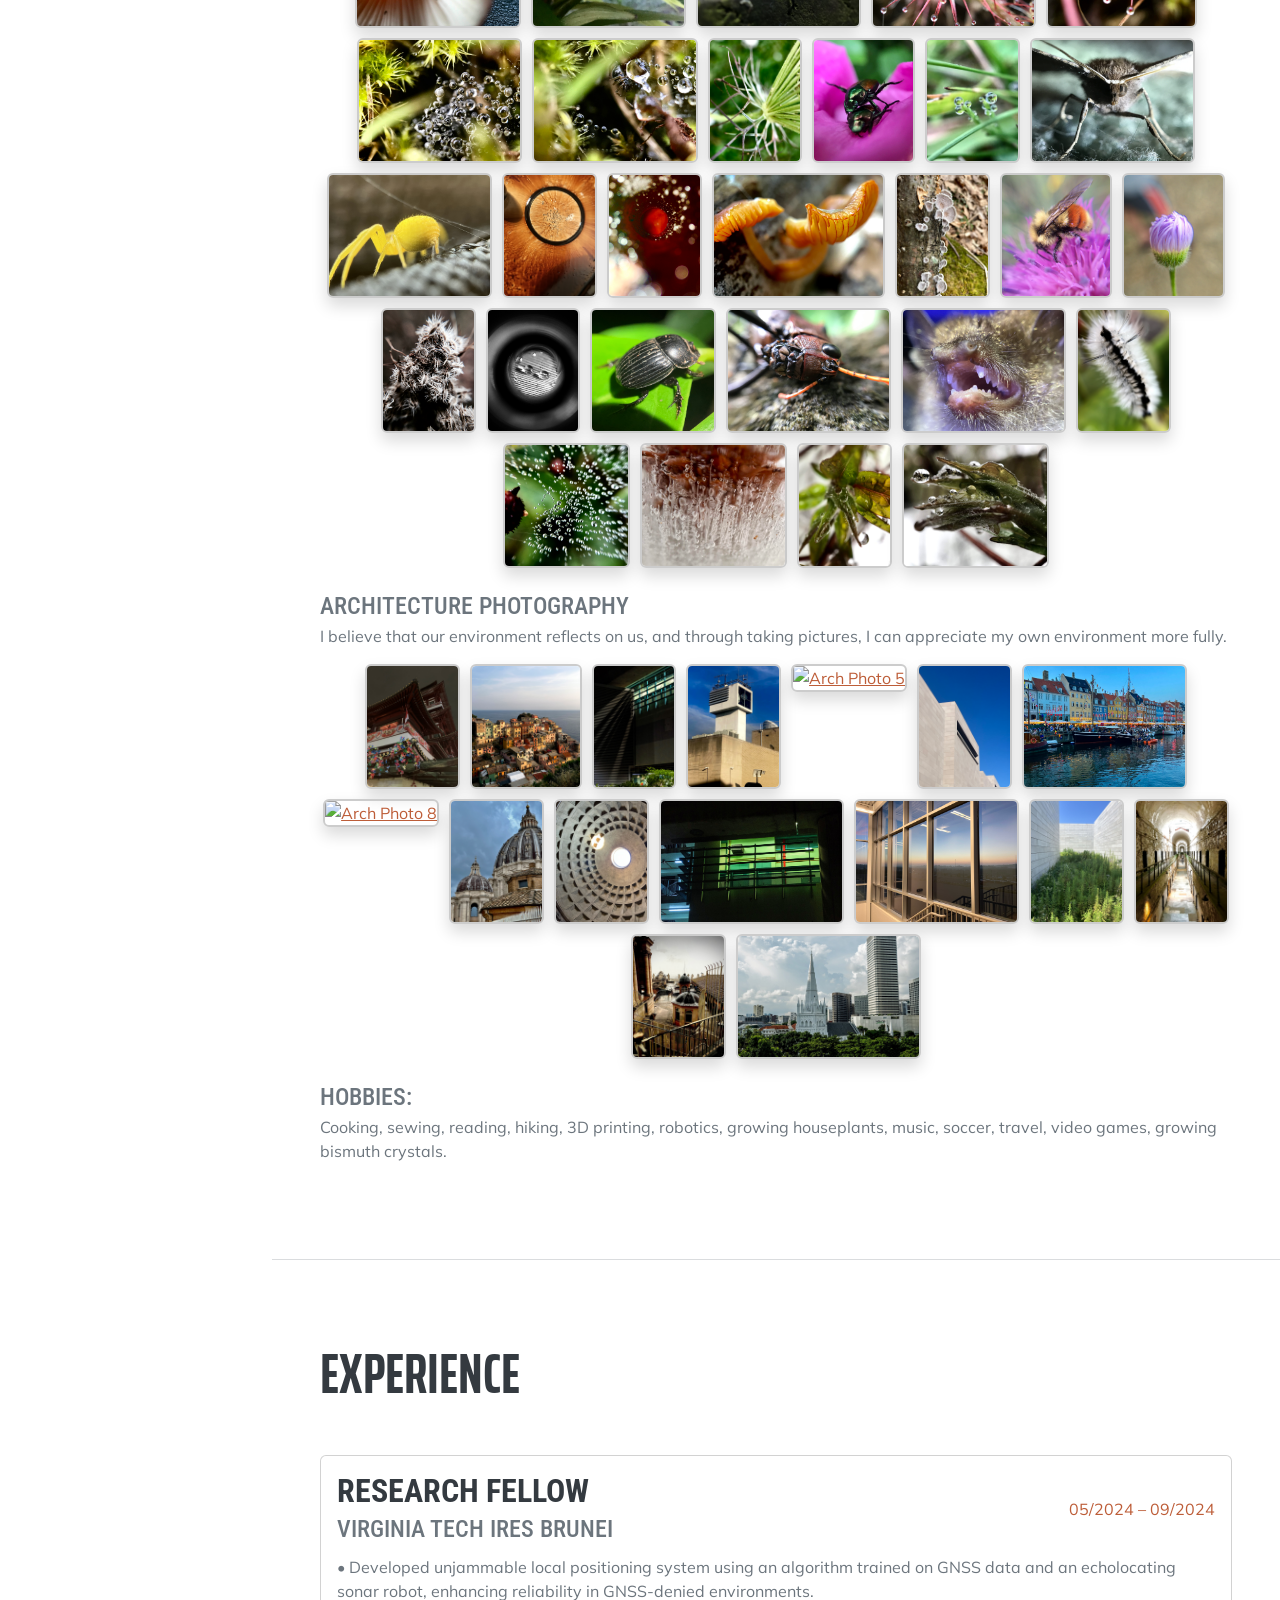
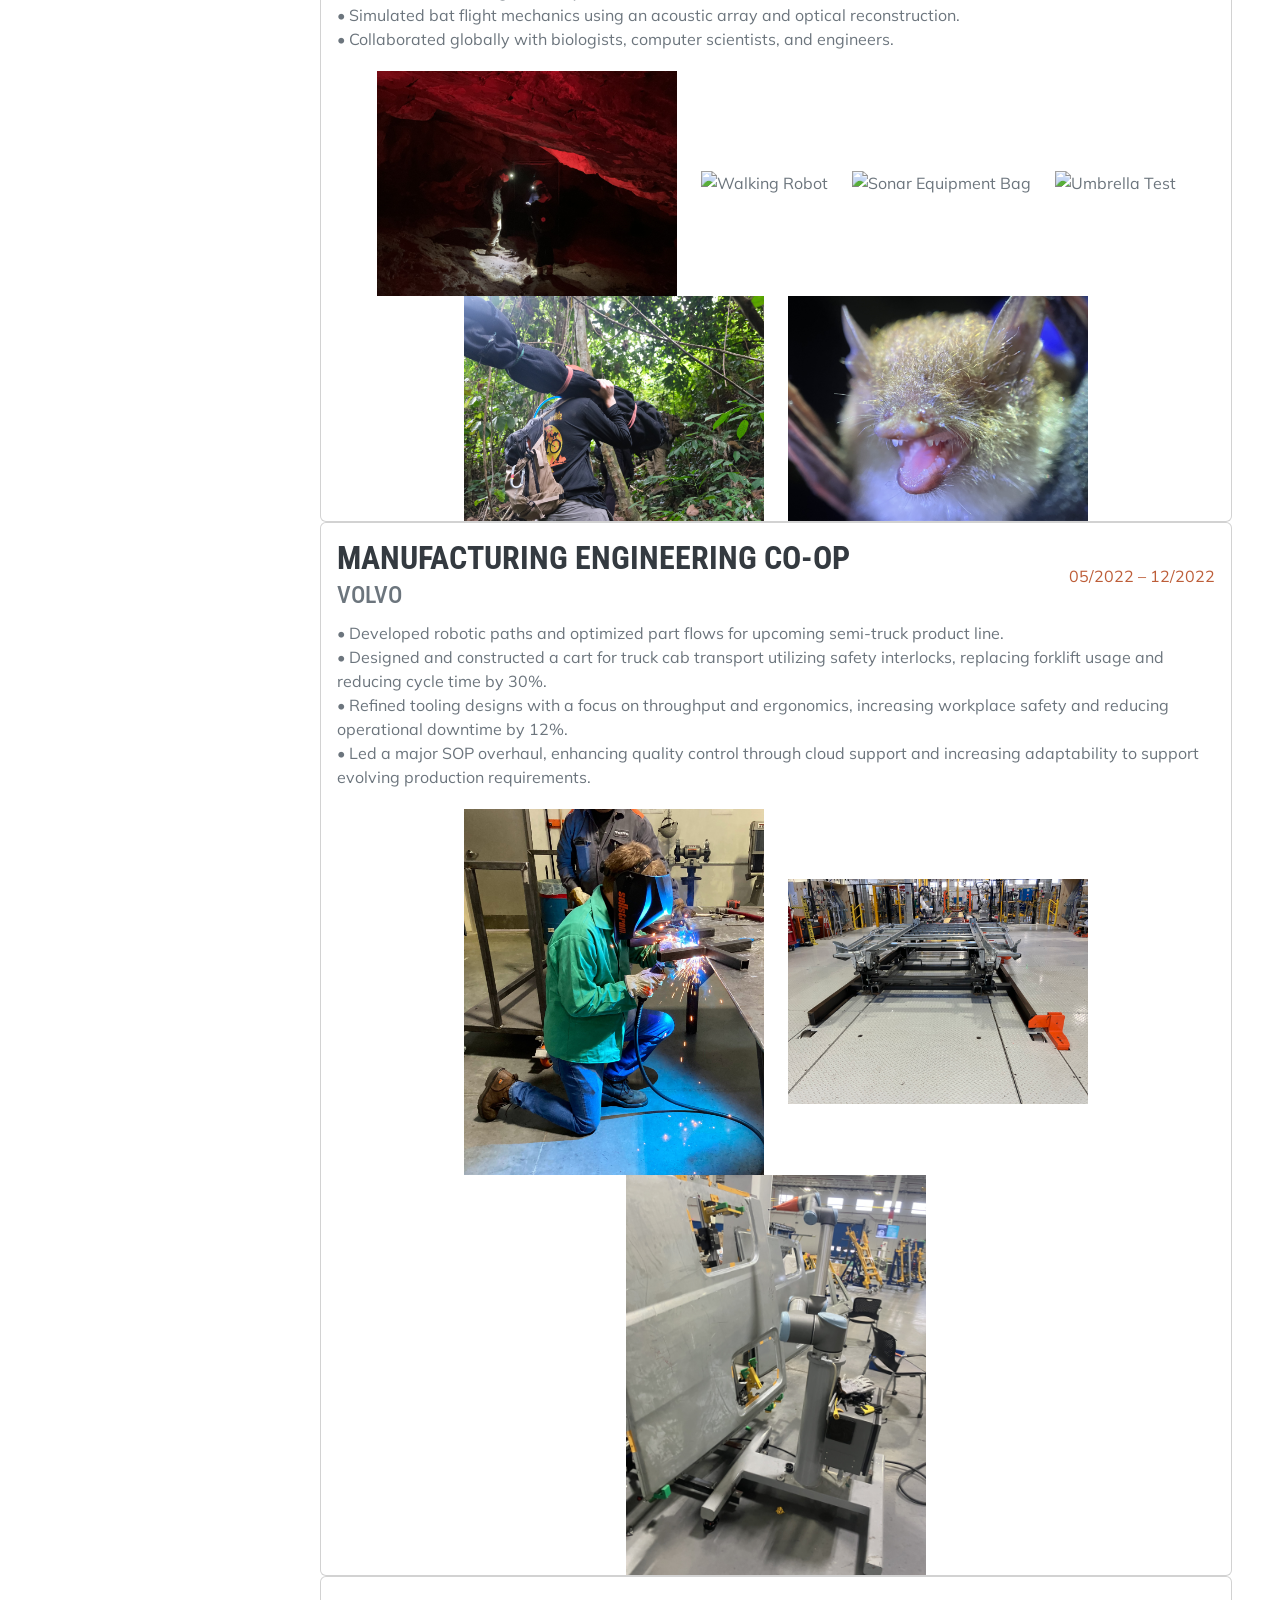
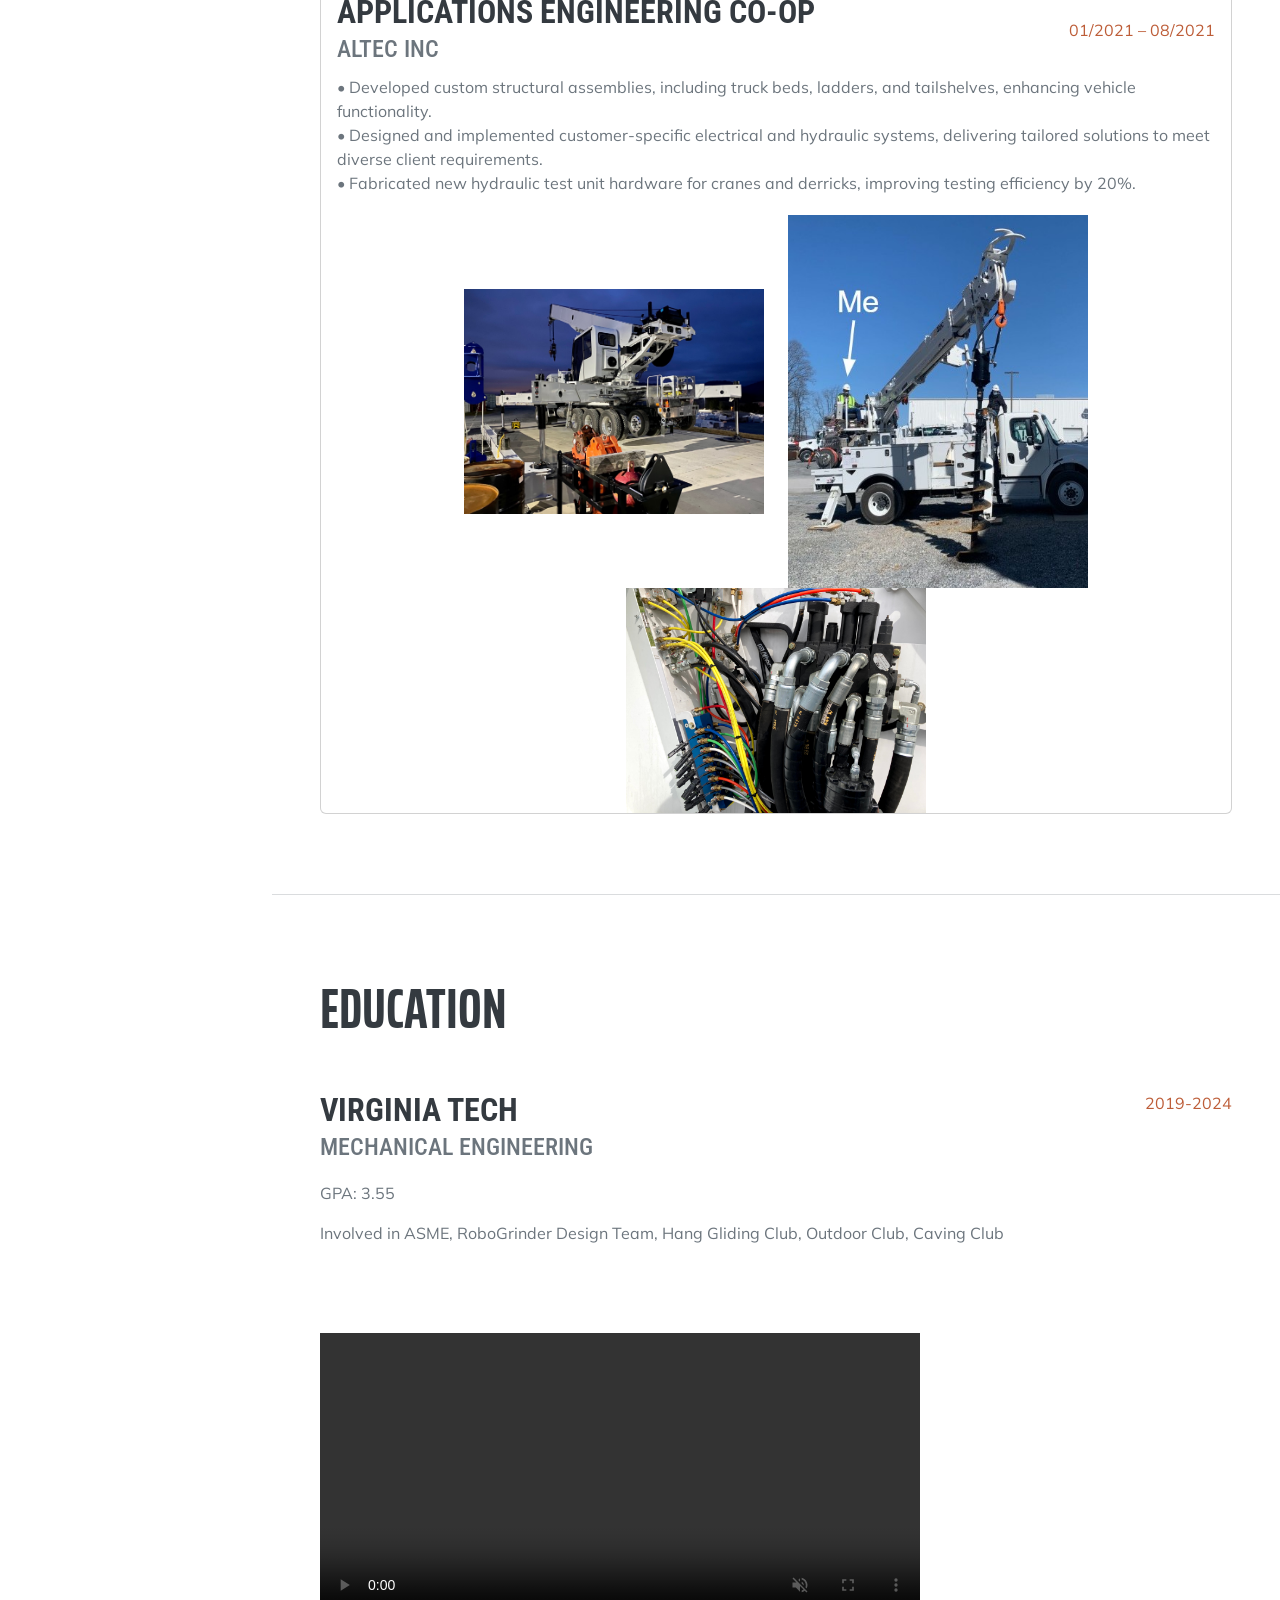
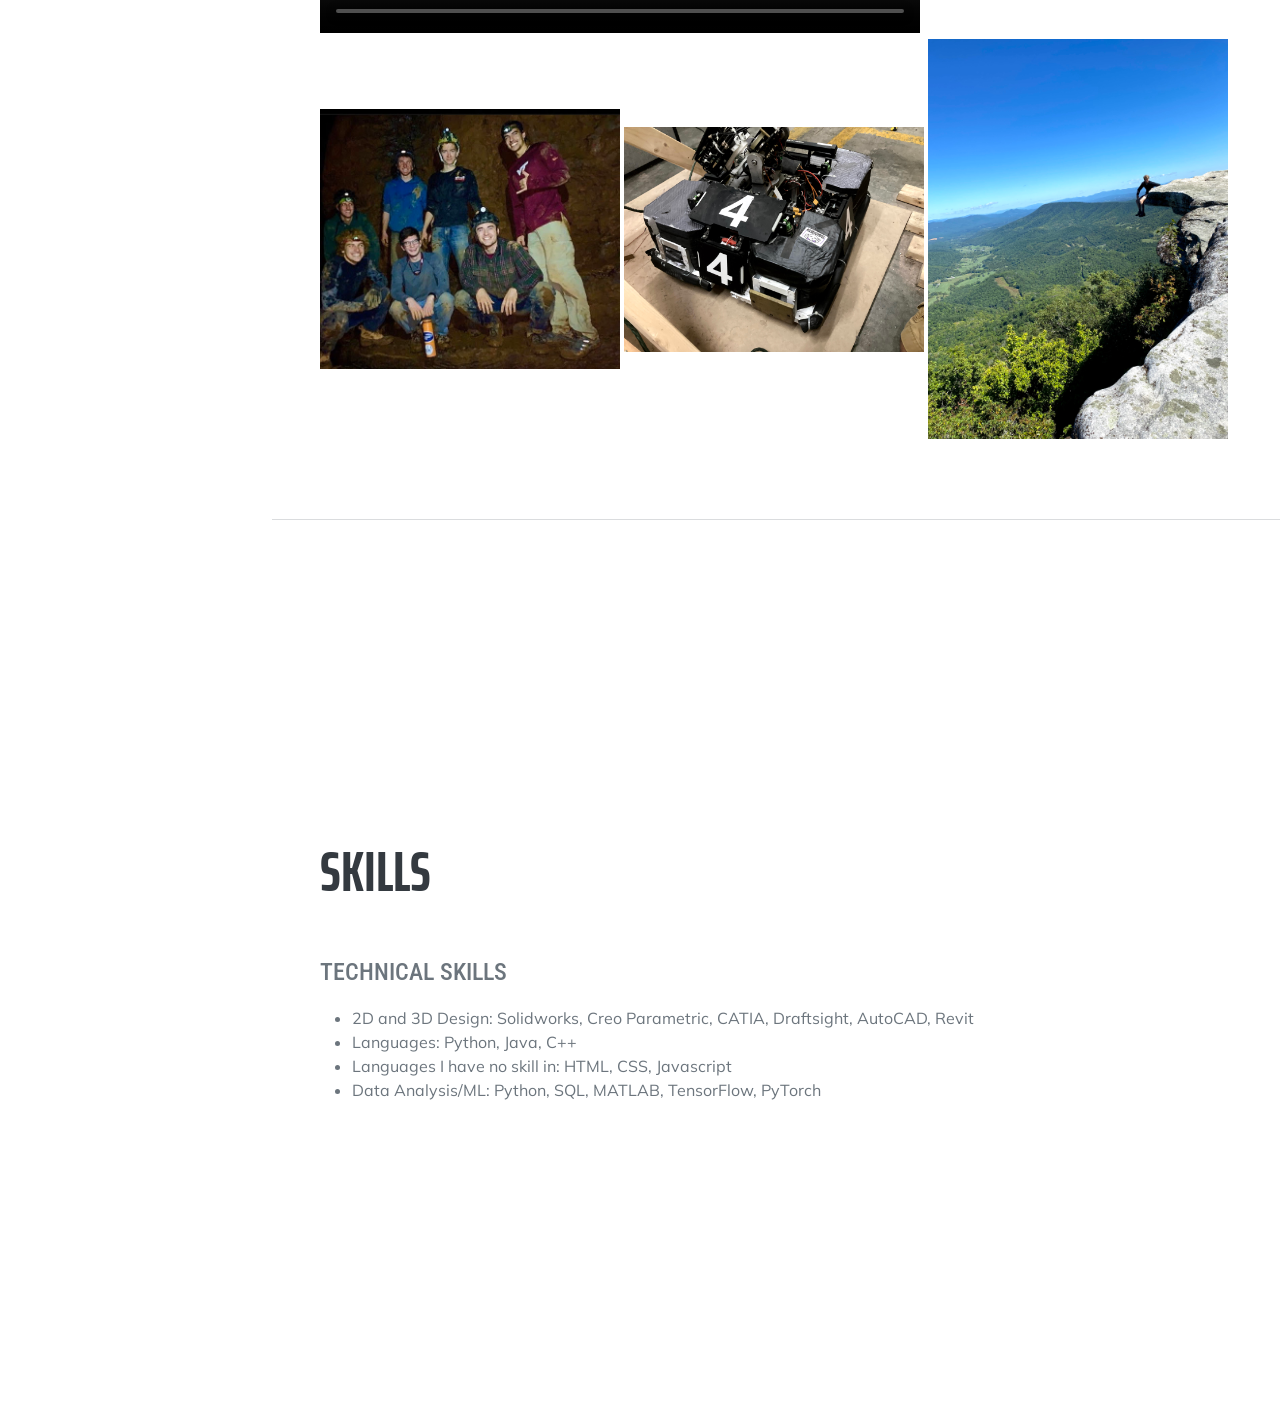
==== commit 1cd2f28f: "big one added drop downs for extra text in the porjects, this added new classes to css, and new scri" ====
--- a/index.html
+++ b/index.html
@@ -12,6 +12,10 @@
         <!-- Google fonts-->
         <link href="https://fonts.googleapis.com/css?family=Saira+Extra+Condensed:500,700" rel="stylesheet" type="text/css" />
         <link href="https://fonts.googleapis.com/css?family=Muli:400,400i,800,800i" rel="stylesheet" type="text/css" />
+        <link href="https://fonts.googleapis.com/css2?family=Nuosu+SIL&display=swap" rel="stylesheet">
+        <link href="https://fonts.googleapis.com/css2?family=Nuosu+SIL&family=Volkhov:ital,wght@0,400;0,700;1,400;1,700&display=swap" rel="stylesheet">
+        <link href="https://fonts.googleapis.com/css2?family=Nuosu+SIL&family=Roboto+Condensed:ital,wght@0,100..900;1,100..900&family=Volkhov:ital,wght@0,400;0,700;1,400;1,700&display=swap" rel="stylesheet">
+
         <!-- Core theme CSS (includes Bootstrap)-->
         <link href="css/styles.css" rel="stylesheet" />
         <link href="lightbox2-2.11.5/dist/css/lightbox.css" rel="stylesheet" />
@@ -49,13 +53,15 @@
                         Alexandria, VA · (571) 239 0270 ·
                         <a href="mailto:your-email@example.com">rhys.shallbetter@gmail.com</a>
                     </div>
-                    <p class="lead mb-5">A collection of my work and projects over the years.</p>
-                    <div class="social-icons">
-                        <a class="social-icon" href="#"><i class="fab fa-linkedin-in"></i></a>
-                        <a class="social-icon" href="#"><i class="fab fa-github"></i></a>
-                        <a class="social-icon" href="#"><i class="fab fa-twitter"></i></a>
-                        <a class="social-icon" href="#"><i class="fab fa-facebook-f"></i></a>
-                    </div>
+                    <p class="lead mb-5">A collection of my work experience and projects over the years.</p>
+                    <div class="social-icons d-flex align-items-center">
+                      <a class="social-icon me-2" href="https://www.linkedin.com/in/rhysshallbetter/">
+                          <i class="fab fa-linkedin-in"></i>
+                      </a>
+                      <a href="assets/2025.01_Resume_Tristan_Shallbetter.pdf" target="_blank" class="resume-icon">
+                          Resume
+                      </a>
+                  </div>
                 </div>
 
             </section>
@@ -70,13 +76,34 @@
                         <div class="col-md-6 masonry-item">
                             <div class="card">
                                 <div class="card-body">
-                                    <h5 class="card-title">Laser Projector</h5>
-                                    <p class="card-text">Uses a spinning array of mirrors and a pulsed laser to project text. 
-                                        Each mirror is angled differently, so that when they spin past the laser, they draw individual scanlines.
-                                        The laser is pulsed on the microsecond scale, with hall effect sensors for accuracte feedback. 
-                                        However, it can only display about 12 letters due to trade-offs between processing power, resolution, and speed.</p>
+                                  <h5 class="card-title">Laser Projector</h5>
+
+                                  <div class="expandable-text">
+                                      <p class="short-text" style="display: inline;">
+                                          Uses a spinning array of mirrors and a pulsed laser to project text.
+                                          <button class="toggle-btn" style="display: inline;">Read More</button>
+                                      </p>
+                                      <p class="full-text" style="display: none;">
+                                          Uses a spinning array of mirrors and a pulsed laser to project text. <br><br>
+
+                                          The base of the build is a floor fan with a shaded pole AC motor. This allows me to use a lighting dimmer switch to control the speed. 
+                                          Mounted to the motor's axle is the mirror array. 
+                                          Each mirror is set to slightly different angle so that they draw horizontally stacked scanlines when they spin past the laser. 
+                                          The angle can be set by hand, by tightening the screws at the top of each plastic mirror housing plate. <br><br>
+
+                                          Using homemade timing electronics, the laser is pulsed on the nanosecond scale, according to what mirror and data happens to be current. 
+                                          The series of pulses for each letter are created using binary arrays of on/off commands forming a pixel grid. 
+                                          The rows of these arrays are concatenated such that a binary sequence is created forming a slice of each letter in the message. 
+                                          As the laser draws one scanline, this sequence is used to pulse out the message. 
+                                          Hall effect sensors are used for keeping track of the current mirror with accurate feedback. 
+                                          However, it can only display about 15 letters due to trade-offs between processing power, visual resolution, and motor speed.
+                                          <button class="toggle-btn" style="display: inline;">Read Less</button>
+                                      </p>
+                                  </div>
+                                  
+
                                 <div class="d-flex justify-content-between" ></div>
-                                    <img src="assets/img/laser_projector.jpg" class="img-fluid" alt="Laser Projector" style="max-width: 48%; width: 320px; height: auto;">
+                                    <img src="assets/img/better laser 1 (2).jpg" class="img-fluid" alt="Laser Projector" style="max-width: 48%; width: 320px; height: auto;">
                                     <img src="assets/img/lasercad.png" class="img-fluid" alt="Laser Projector" style="max-width: 48%; width: 320px; height: auto;">
                                     <img src="assets/img/hello world.jpg" class="img-fluid" alt="Laser Projector" style="margin-top: 5px;max-width: 48%; width: 320px; height: 160px;">
                                     <img src="assets/img/lasers big.jpg" class="img-fluid" alt="Laser Projector" style="margin-top: 5px; max-width: 48%; width: 320px; height: 160px;">
@@ -89,10 +116,29 @@
                         <div class="col-md-6 masonry-item">
                             <div class="card">
                                 <div class="card-body">
-                                    <h5 class="card-title">Strandbeest Walking Robot</h5>
-                                    <p class="card-text">Fully 3D printed walking robot based on Theo Jansen's leg linkage. 
-                                        Most current version can navigate semi-autonomously to a setpoint using ultrasonic and infrared sensors. 
-                                        Rudimentary path optimization algorithm allows the robot to plan and update based on new input about its environment.</p>
+                                  <h5 class="card-title">Strandbeest Walking Robot</h5>
+
+                                  <div class="expandable-text">
+                                      <p class="short-text" style="display: inline;">
+                                          Fully 3D printed walking robot based on Theo Jansen's leg linkage.
+                                          <button class="toggle-btn" style="display: inline;">Read More</button>
+                                      </p>
+                                      <p class="full-text" style="display: none;">
+                                          Fully 3D printed walking robot based on Theo Jansen's leg linkage. <br><br>
+
+                                          The original linkage lengths were generated by an evolutionary algorithm back in the 90's. 
+                                          They create a beautiful and organic walking cycle that I built this robot around. <br><br>
+                                          It can be controlled manually from an IR remote. The most current version (not pictured below) can also navigate semi-autonomously to a setpoint using ultrasonic and infrared sensors. 
+                                          The setpoint must be the operator repeatedly pressing a button on the IR remote, giving it many signals over time it can use to determine direction by sweeping its head around. 
+                                          The ultrasonic distance sensor and a rudimentary path optimization algorithm allows the robot to plan and update based on new input about its environment. 
+                                          It creates a "map" of known obstacles, and uses a heavily-biased RRT algorithm to path in the direction of the operator. 
+                                          At the moment, this algorithm is run on my laptop, usually requiring a second person to follow the robot around to make sure the USB cable connecting the two stays plugged in.
+                                          This is clearly an area for improvement that could be solved by runnning it onboard with a Rasberry Pi. 
+                                          <button class="toggle-btn" style="display: inline;">Read Less</button>
+                                      </p>
+                                  </div>
+                                  
+
                                 <div class="d-flex justify-content-between"></div>
                                     <img src="assets/img/spider_cad.jpg" class="card-img-top" alt="Strandbeest Walking Robot" style="margin-bottom: 5px; width: 320px; height: auto;">
                                     <video class="card-img-top" controls muted>
@@ -105,13 +151,46 @@
                         <div class="col-md-12 masonry-item">
                             <div class="card">
                                 <!-- Card Body: Text Content -->
-                                <div class="card-body text-center">
+                                <div class="card-body">
                                     <h5 class="card-title mb-3">Acoustic Levitation and Brainwave Sensing</h5>
-                                    <p class="card-text">
+
+                                    <div class="expandable-text">
+                                      <p class="short-text" style="display: inline;">
                                         Levitated small objects and shifted their location in 3D space based on the user's brain state, 
                                         using an acoustic levitator, an EEG cap, and a pretrained classification algorithm.
-                                        
-                                    </p>
+                                          <button class="toggle-btn" style="display: inline;">Read More</button>
+                                      </p>
+                                      <p class="full-text" style="display: none;">
+                                        Levitated small objects and shifted their location in 3D space based on the user's brain state, 
+                                        using an acoustic levitator, an EEG cap, and a pretrained classification algorithm. <br><br>
+
+          This was my senior design project, under Dr. Zenhua Tian. <br><br> 
+
+          Three things had to be done for this project to succeed: levitate an object, move it around in space, and collect brainwaves from a user to control it. <br><br>
+
+          Acoustic levitation is fairly straightforward. The levitator is made up of two arrays of ultrasonic transducers, which produce a standing wave between them.
+          This wave has points called nodes where the local changes in air pressure can apply stabalizing force to objects within, enabling it to hold small objects in place.
+          Translating the object is acheived by varing the phase of one of the transducer arrays with respect to the other. 
+          This moves the position of the nodes and any objects trapped will come along for the ride. This can be directly observed in the video below, as a styrofoam bead traces out a sinusoidal pattern. <br><br>
+
+          Now we must determine how to control this movement. 
+          Data was collected using an electroencephalogram (EEG) cap which detects electrical signals arising from brain activity. 
+          The cap feeds this data to a purchased circuit board that performs some preprocessing and initial feature recognition functions. 
+          This allows for faster and more accurate computations in the next step. 
+          The board then passes the preprocessed data to a computer, which ran a clustering algorithm to determine what the user wants to occur. 
+          All these steps will run continuously and in real-time. <br><br>
+
+          The initial plan was to be able to determine many different brain states, possibly reflecting different types of thought or reactions to different stimuli.
+          Ultimately though, we were only able to determine two brain states, basically just "thinking" and "not thinking". 
+          These two inputs were then tied to the control such that when the user thought hard enough, the bead in the levitator would trace out a predetermined pattern.
+
+
+
+
+                                          <button class="toggle-btn" style="display: inline;">Read Less</button>
+                                      </p>
+                                  </div>
+
                                 </div>
                         
                                 <!-- Card Media: Images and Video -->
@@ -856,5 +935,22 @@
             });
 
           </script>
+          <script>
+            document.querySelectorAll('.toggle-btn').forEach(function (btn) {
+                btn.addEventListener('click', function () {
+                    var expandableText = btn.closest('.expandable-text');
+                    var shortText = expandableText.querySelector('.short-text');
+                    var fullText = expandableText.querySelector('.full-text');
+
+                    if (fullText.style.display === 'none') {
+                        fullText.style.display = 'inline';
+                        shortText.style.display = 'none';
+                    } else {
+                        fullText.style.display = 'none';
+                        shortText.style.display = 'inline';
+                    }
+                });
+            });
+        </script>
     </body>
 </html>
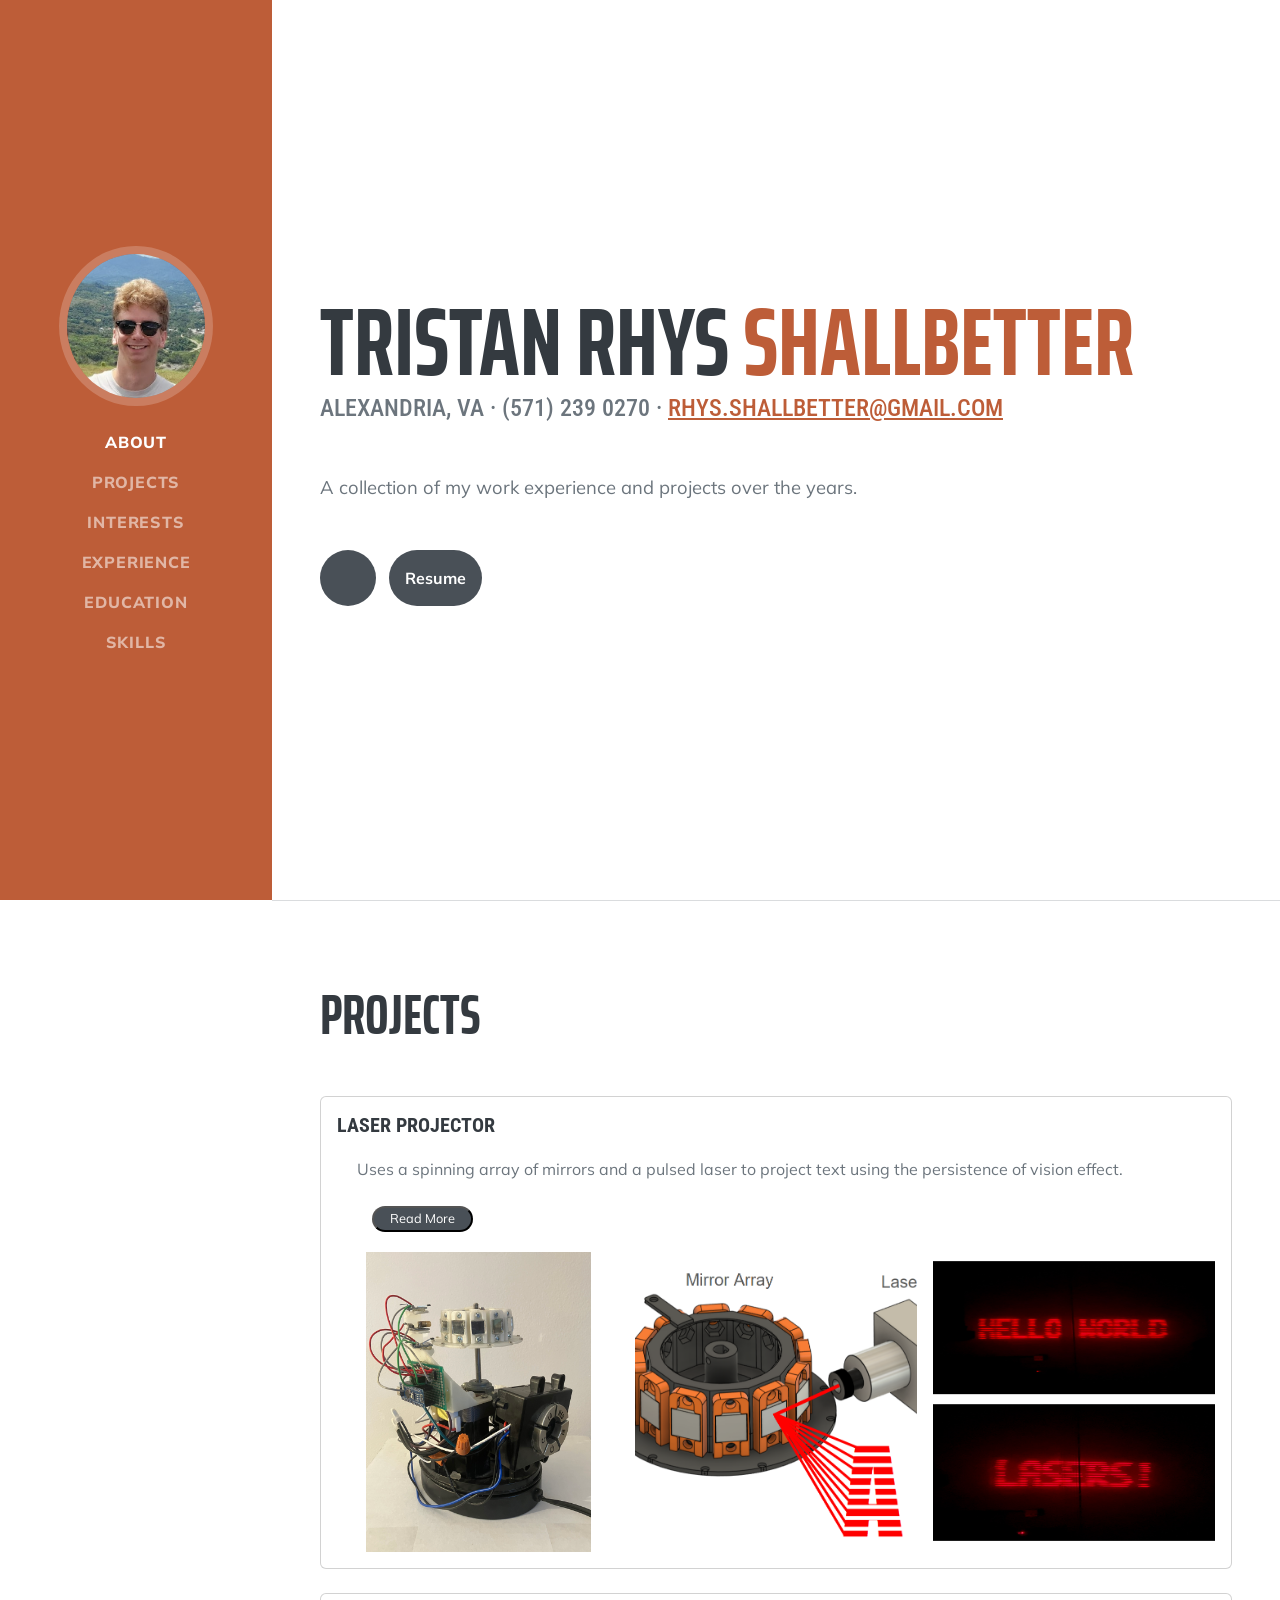
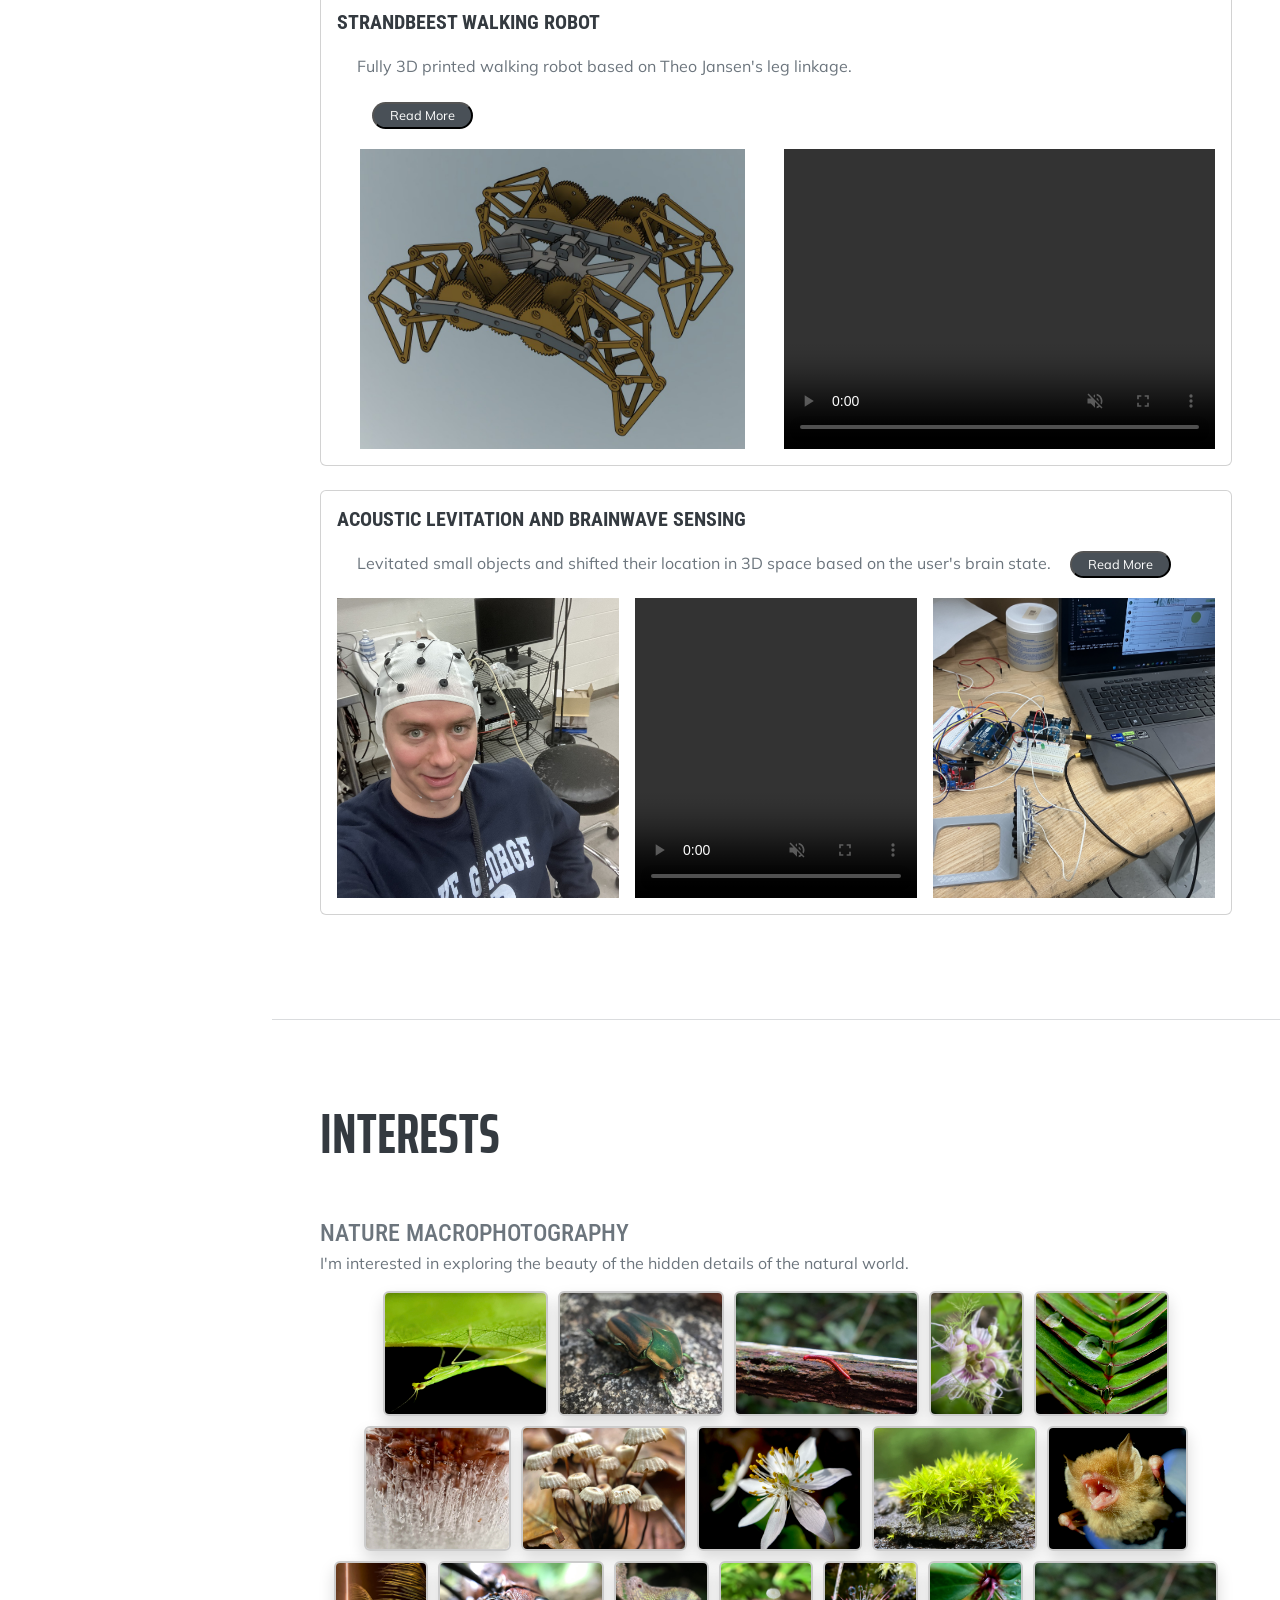
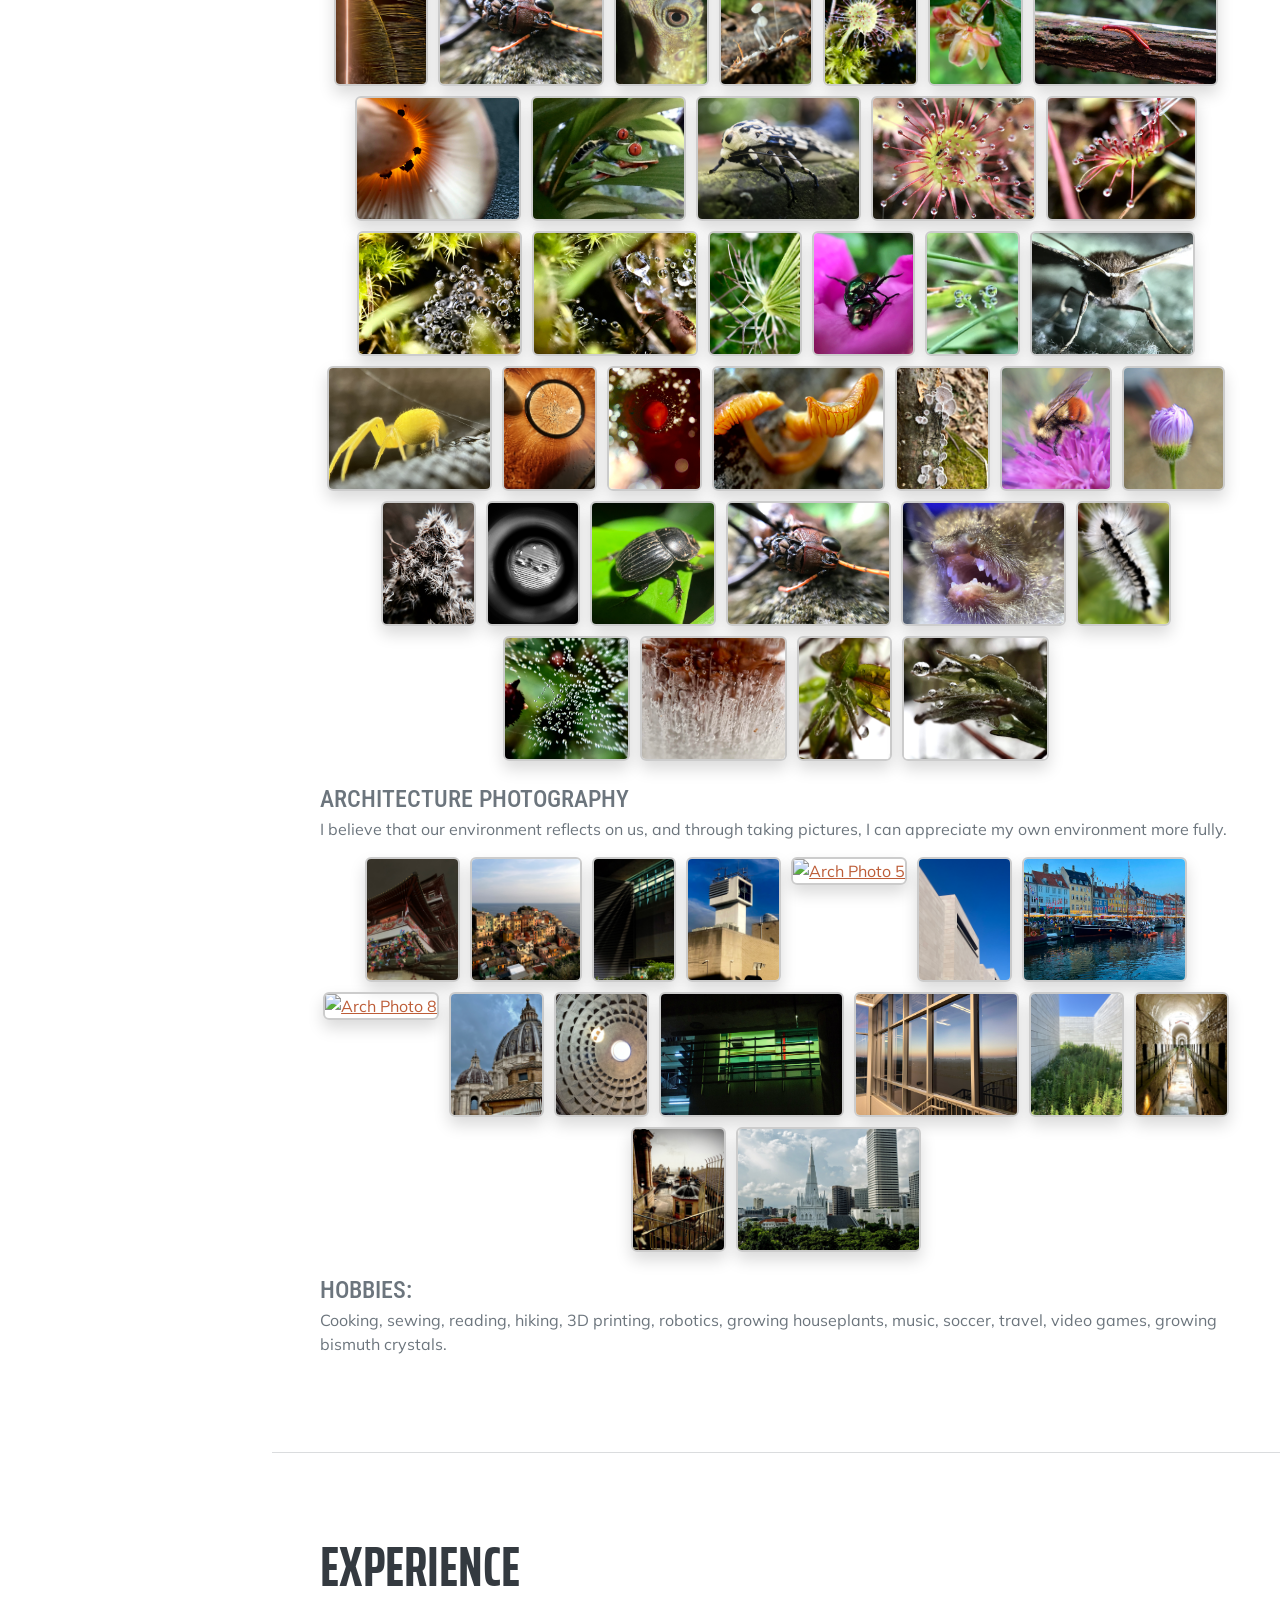
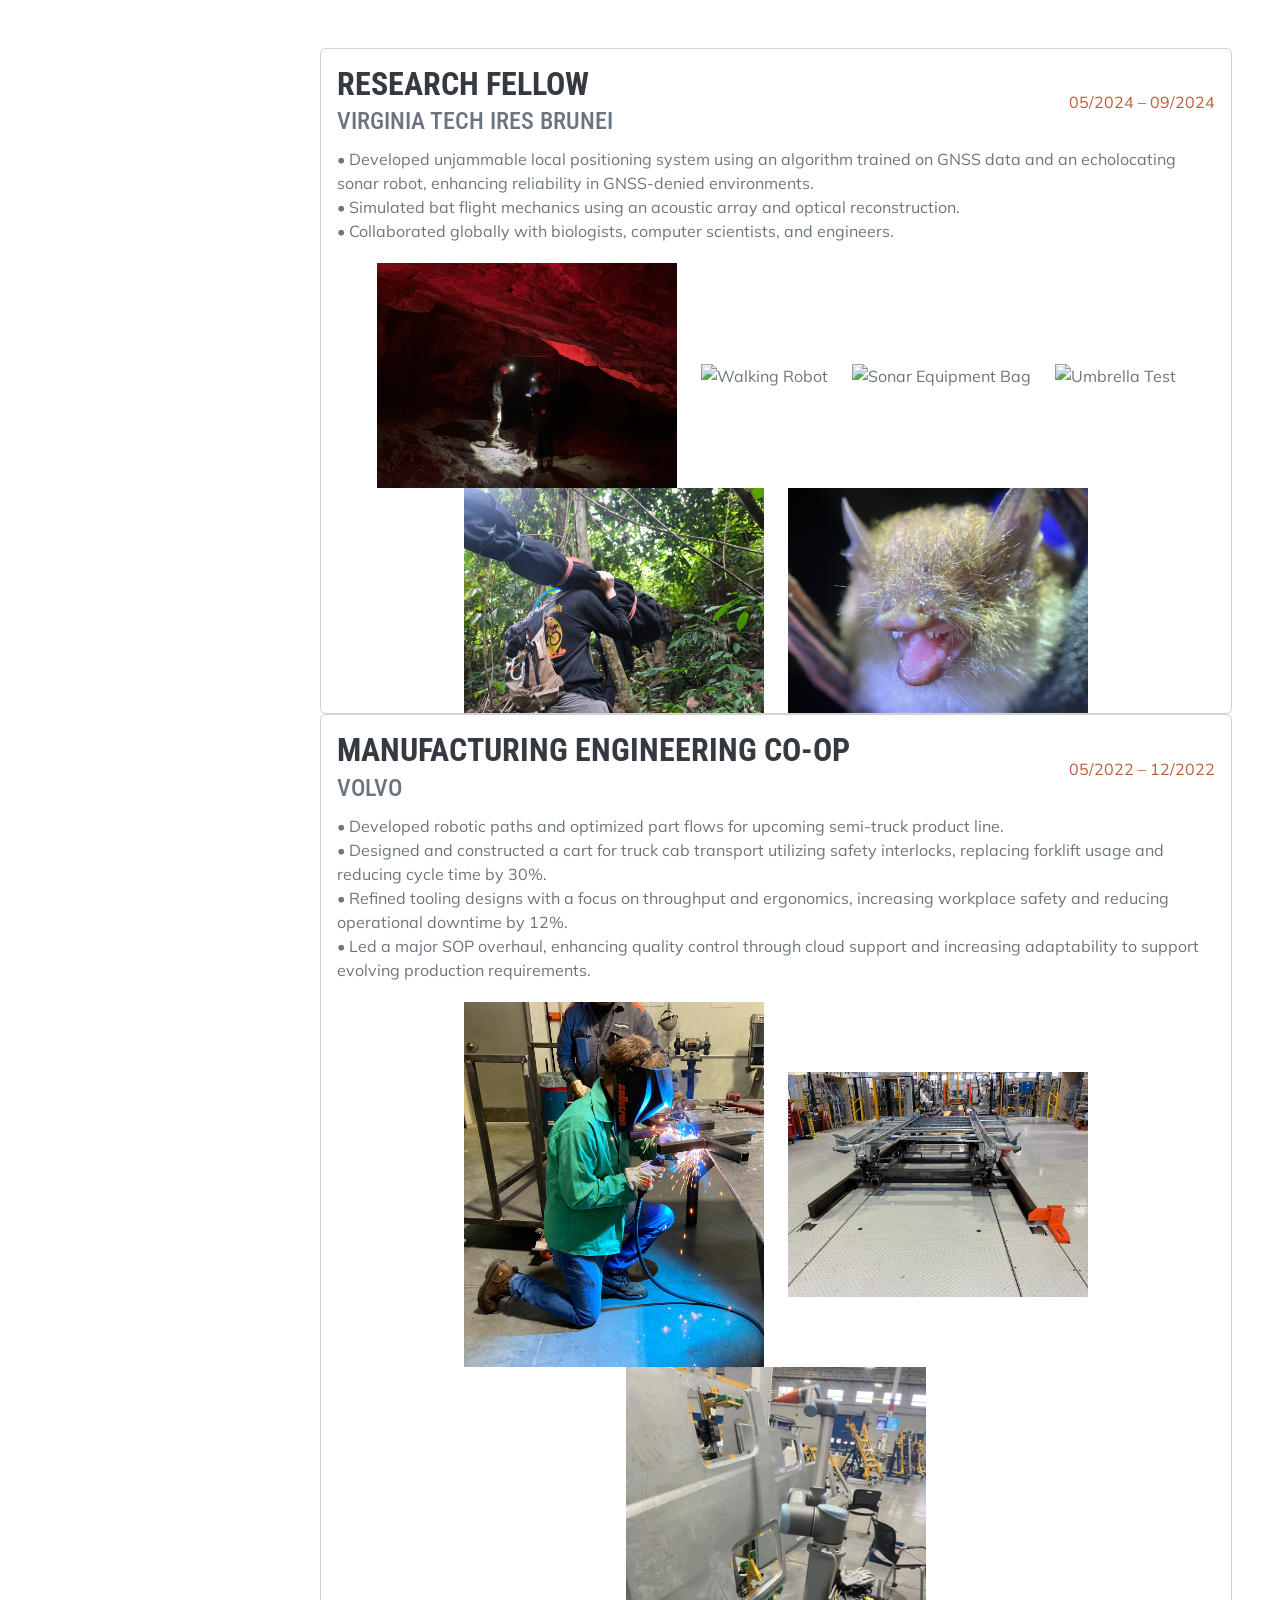
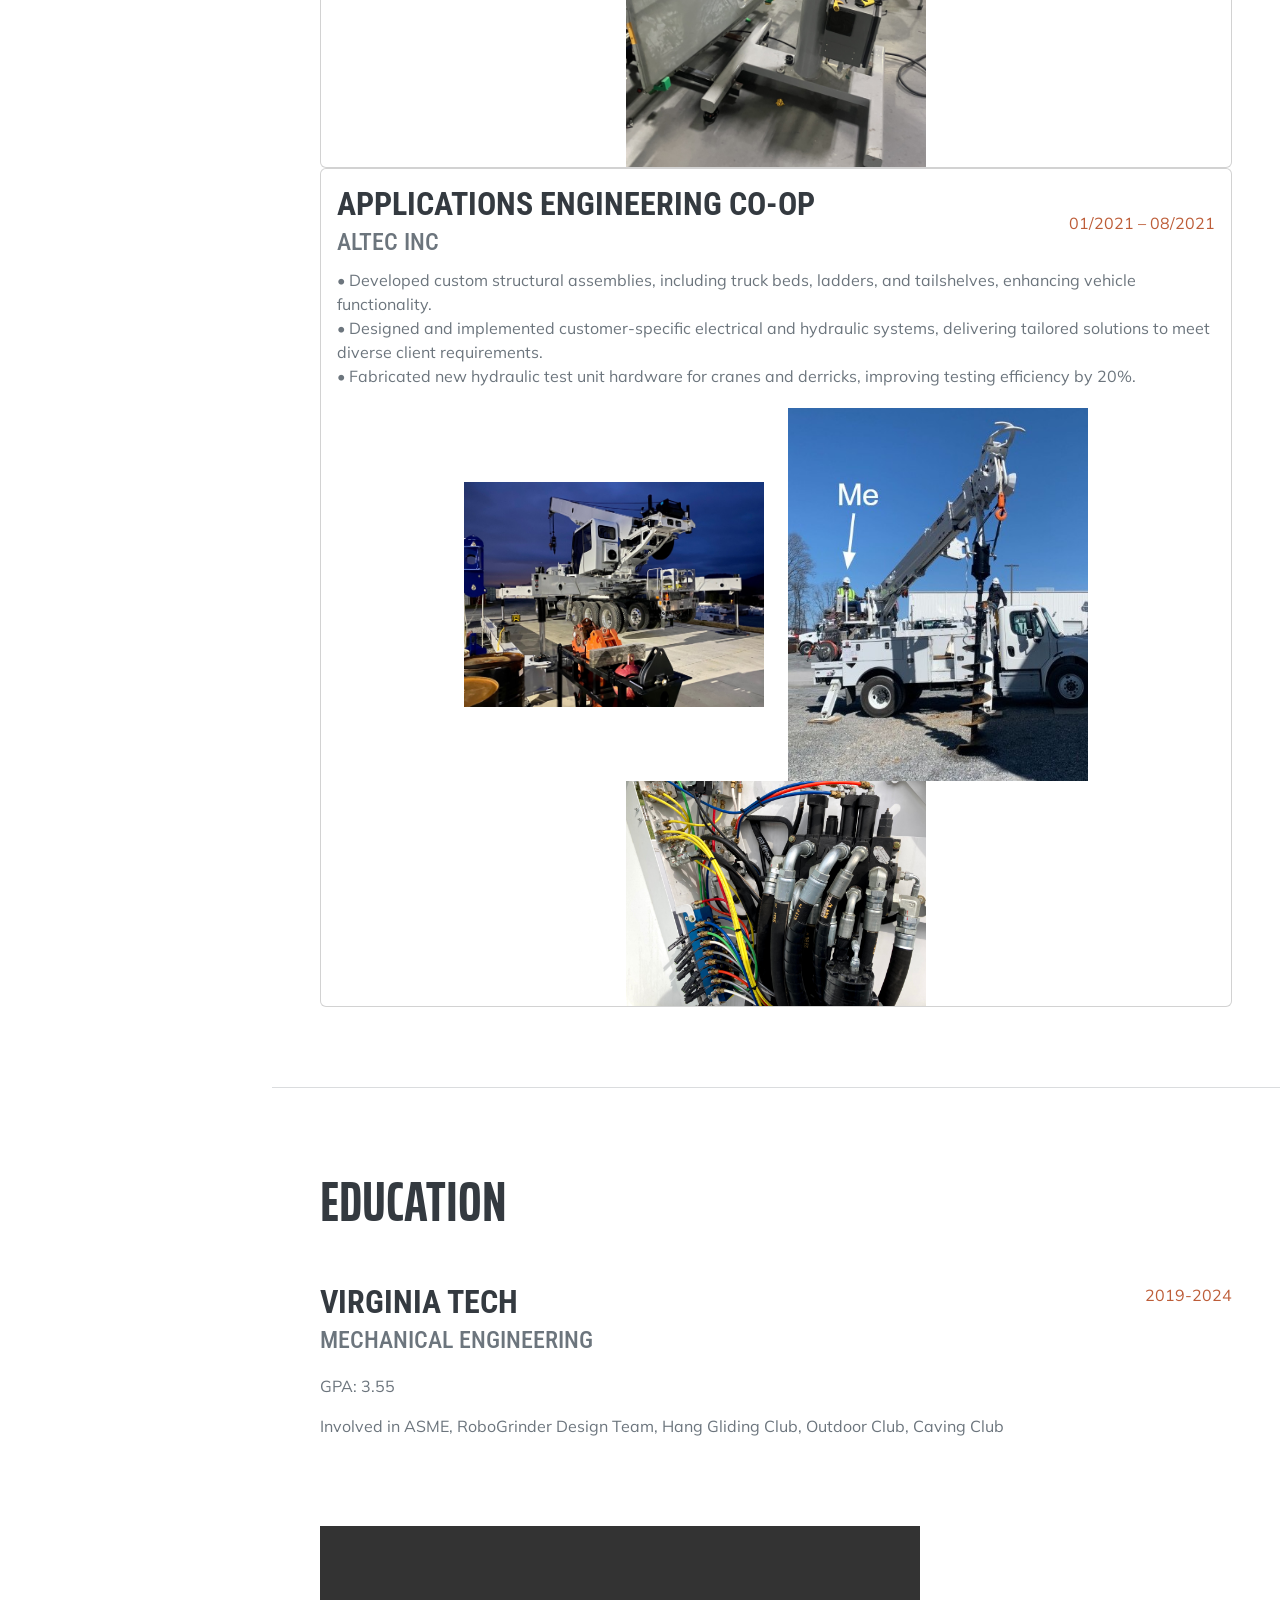
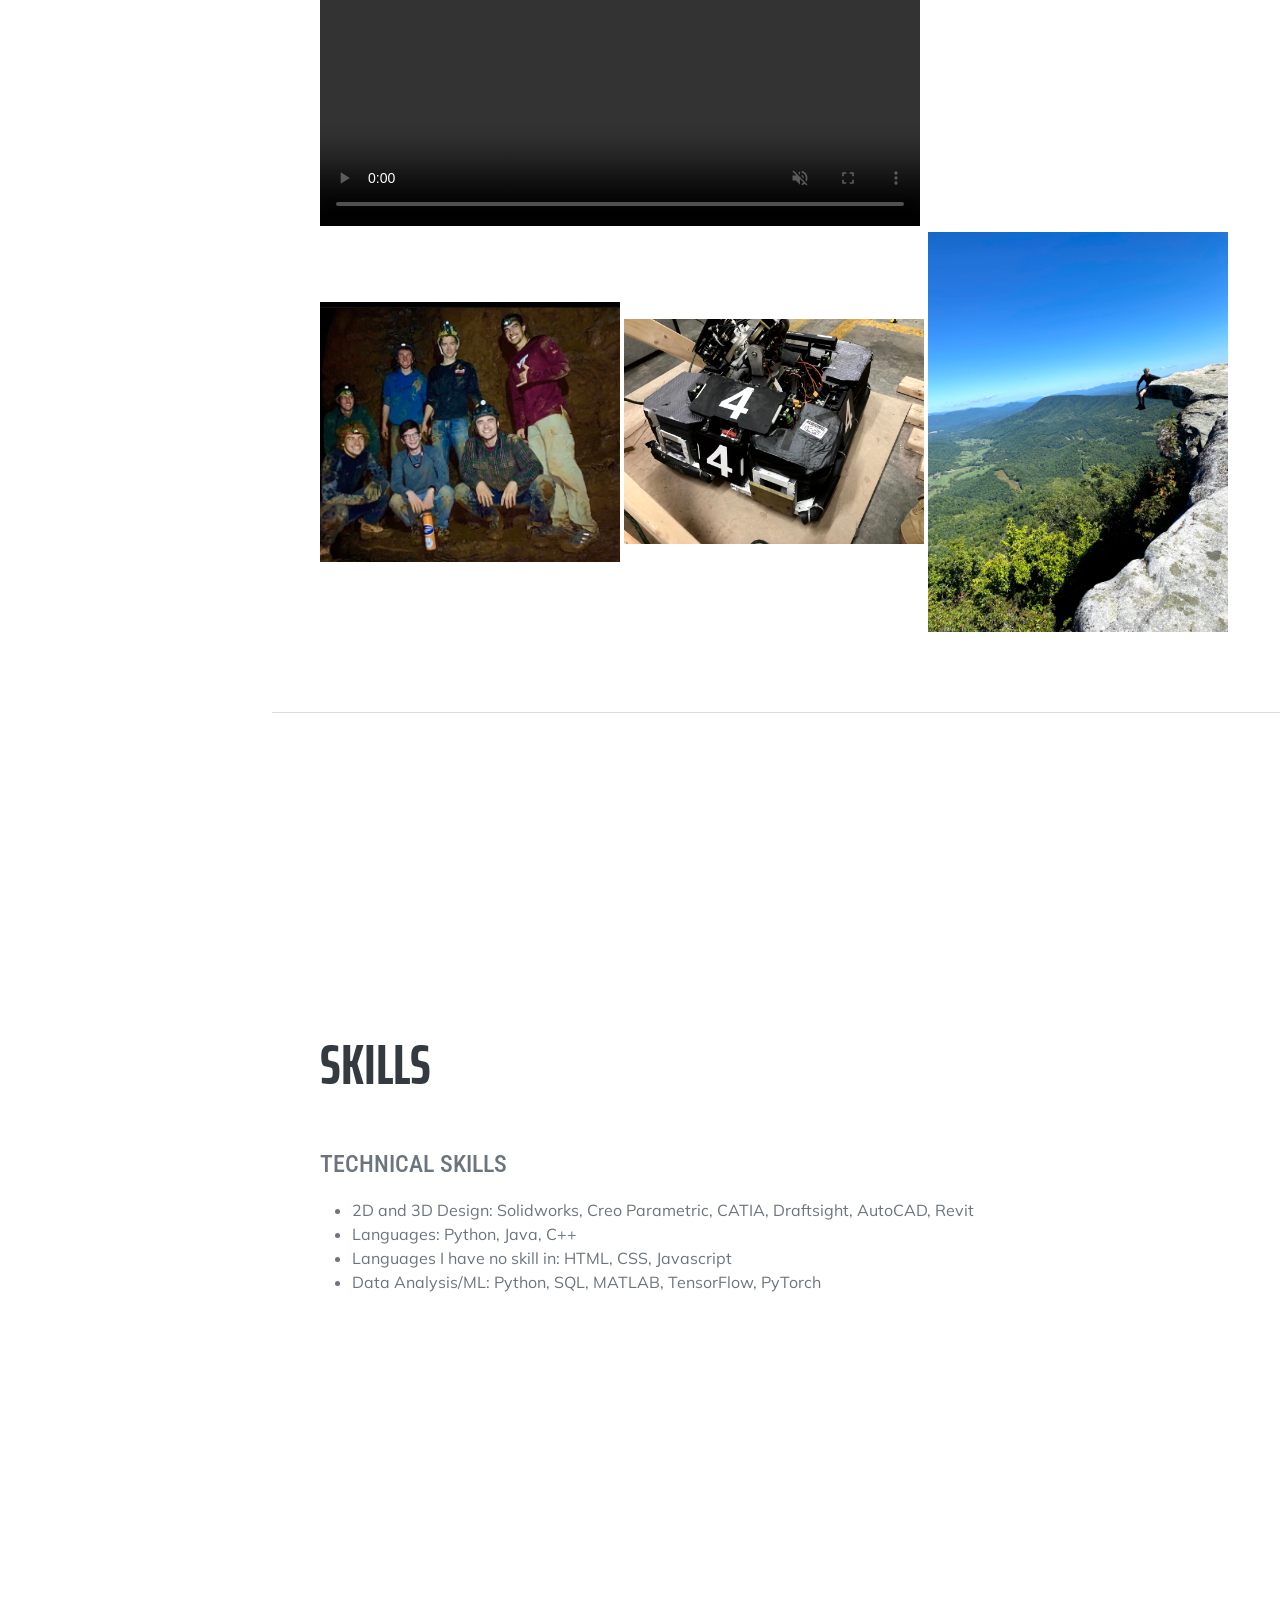
==== commit ba5e1dd0: "redid everythin" ====
--- a/index.html
+++ b/index.html
@@ -63,151 +63,161 @@
                       </a>
                   </div>
                 </div>
-
             </section>
-            <!-- Projects -->
-            <hr class="m-0" />
-            <section class="resume-section" id="projects">
-                
-                <div class="resume-section-content">
-                    <h2 class="mb-5">Projects</h2>
-                    <div class="row masonry-grid">
-                        <!-- Project 1 -->
-                        <div class="col-md-6 masonry-item">
-                            <div class="card">
-                                <div class="card-body">
-                                  <h5 class="card-title">Laser Projector</h5>
-
-                                  <div class="expandable-text">
-                                      <p class="short-text" style="display: inline;">
-                                          Uses a spinning array of mirrors and a pulsed laser to project text.
-                                          <button class="toggle-btn" style="display: inline;">Read More</button>
-                                      </p>
-                                      <p class="full-text" style="display: none;">
-                                          Uses a spinning array of mirrors and a pulsed laser to project text. <br><br>
-
-                                          The base of the build is a floor fan with a shaded pole AC motor. This allows me to use a lighting dimmer switch to control the speed. 
-                                          Mounted to the motor's axle is the mirror array. 
-                                          Each mirror is set to slightly different angle so that they draw horizontally stacked scanlines when they spin past the laser. 
-                                          The angle can be set by hand, by tightening the screws at the top of each plastic mirror housing plate. <br><br>
-
-                                          Using homemade timing electronics, the laser is pulsed on the nanosecond scale, according to what mirror and data happens to be current. 
-                                          The series of pulses for each letter are created using binary arrays of on/off commands forming a pixel grid. 
-                                          The rows of these arrays are concatenated such that a binary sequence is created forming a slice of each letter in the message. 
-                                          As the laser draws one scanline, this sequence is used to pulse out the message. 
-                                          Hall effect sensors are used for keeping track of the current mirror with accurate feedback. 
-                                          However, it can only display about 15 letters due to trade-offs between processing power, visual resolution, and motor speed.
-                                          <button class="toggle-btn" style="display: inline;">Read Less</button>
-                                      </p>
-                                  </div>
-                                  
-
-                                <div class="d-flex justify-content-between" ></div>
-                                    <img src="assets/img/better laser 1 (2).jpg" class="img-fluid" alt="Laser Projector" style="max-width: 48%; width: 320px; height: auto;">
-                                    <img src="assets/img/lasercad.png" class="img-fluid" alt="Laser Projector" style="max-width: 48%; width: 320px; height: auto;">
-                                    <img src="assets/img/hello world.jpg" class="img-fluid" alt="Laser Projector" style="margin-top: 5px;max-width: 48%; width: 320px; height: 160px;">
-                                    <img src="assets/img/lasers big.jpg" class="img-fluid" alt="Laser Projector" style="margin-top: 5px; max-width: 48%; width: 320px; height: 160px;">
-
-                                </div>
-                                
-                            </div>
-                        </div>
-                        <!-- Project 2 -->
-                        <div class="col-md-6 masonry-item">
-                            <div class="card">
-                                <div class="card-body">
-                                  <h5 class="card-title">Strandbeest Walking Robot</h5>
-
-                                  <div class="expandable-text">
-                                      <p class="short-text" style="display: inline;">
-                                          Fully 3D printed walking robot based on Theo Jansen's leg linkage.
-                                          <button class="toggle-btn" style="display: inline;">Read More</button>
-                                      </p>
-                                      <p class="full-text" style="display: none;">
-                                          Fully 3D printed walking robot based on Theo Jansen's leg linkage. <br><br>
-
-                                          The original linkage lengths were generated by an evolutionary algorithm back in the 90's. 
-                                          They create a beautiful and organic walking cycle that I built this robot around. <br><br>
-                                          It can be controlled manually from an IR remote. The most current version (not pictured below) can also navigate semi-autonomously to a setpoint using ultrasonic and infrared sensors. 
-                                          The setpoint must be the operator repeatedly pressing a button on the IR remote, giving it many signals over time it can use to determine direction by sweeping its head around. 
-                                          The ultrasonic distance sensor and a rudimentary path optimization algorithm allows the robot to plan and update based on new input about its environment. 
-                                          It creates a "map" of known obstacles, and uses a heavily-biased RRT algorithm to path in the direction of the operator. 
-                                          At the moment, this algorithm is run on my laptop, usually requiring a second person to follow the robot around to make sure the USB cable connecting the two stays plugged in.
-                                          This is clearly an area for improvement that could be solved by runnning it onboard with a Rasberry Pi. 
-                                          <button class="toggle-btn" style="display: inline;">Read Less</button>
-                                      </p>
-                                  </div>
-                                  
-
-                                <div class="d-flex justify-content-between"></div>
-                                    <img src="assets/img/spider_cad.jpg" class="card-img-top" alt="Strandbeest Walking Robot" style="margin-bottom: 5px; width: 320px; height: auto;">
-                                    <video class="card-img-top" controls muted>
-                                        <source src="assets/videos/spider_mov.mp4" type="video/mp4">
-                                    </video>   
-                                </div>
-                            </div>
-                        </div>
-                        <!-- Project 3 -->
-                        <div class="col-md-12 masonry-item">
-                            <div class="card">
-                                <!-- Card Body: Text Content -->
-                                <div class="card-body">
-                                    <h5 class="card-title mb-3">Acoustic Levitation and Brainwave Sensing</h5>
-
-                                    <div class="expandable-text">
-                                      <p class="short-text" style="display: inline;">
-                                        Levitated small objects and shifted their location in 3D space based on the user's brain state, 
-                                        using an acoustic levitator, an EEG cap, and a pretrained classification algorithm.
-                                          <button class="toggle-btn" style="display: inline;">Read More</button>
-                                      </p>
-                                      <p class="full-text" style="display: none;">
-                                        Levitated small objects and shifted their location in 3D space based on the user's brain state, 
-                                        using an acoustic levitator, an EEG cap, and a pretrained classification algorithm. <br><br>
-
-          This was my senior design project, under Dr. Zenhua Tian. <br><br> 
-
-          Three things had to be done for this project to succeed: levitate an object, move it around in space, and collect brainwaves from a user to control it. <br><br>
-
-          Acoustic levitation is fairly straightforward. The levitator is made up of two arrays of ultrasonic transducers, which produce a standing wave between them.
-          This wave has points called nodes where the local changes in air pressure can apply stabalizing force to objects within, enabling it to hold small objects in place.
-          Translating the object is acheived by varing the phase of one of the transducer arrays with respect to the other. 
-          This moves the position of the nodes and any objects trapped will come along for the ride. This can be directly observed in the video below, as a styrofoam bead traces out a sinusoidal pattern. <br><br>
-
-          Now we must determine how to control this movement. 
-          Data was collected using an electroencephalogram (EEG) cap which detects electrical signals arising from brain activity. 
-          The cap feeds this data to a purchased circuit board that performs some preprocessing and initial feature recognition functions. 
-          This allows for faster and more accurate computations in the next step. 
-          The board then passes the preprocessed data to a computer, which ran a clustering algorithm to determine what the user wants to occur. 
-          All these steps will run continuously and in real-time. <br><br>
-
-          The initial plan was to be able to determine many different brain states, possibly reflecting different types of thought or reactions to different stimuli.
-          Ultimately though, we were only able to determine two brain states, basically just "thinking" and "not thinking". 
-          These two inputs were then tied to the control such that when the user thought hard enough, the bead in the levitator would trace out a predetermined pattern.
-
-
-
-
-                                          <button class="toggle-btn" style="display: inline;">Read Less</button>
-                                      </p>
-                                  </div>
-
-                                </div>
-                        
-                                <!-- Card Media: Images and Video -->
-                                <div class="card-media d-flex justify-content-center align-items-center flex-wrap gap-2" style="margin-bottom: 20px">
-                                    <img src="assets/img/with_cap.jpg" class="img-fluid" alt="With Cap" style="width: auto; height: 230px;">
-                                    <video controls muted class="video-fluid" style="width: auto; height: 230px;">
-                                        <source src="assets/videos/levitator.mp4" type="video/mp4">
-                                    </video>
-                                    <img src="assets/img/setup.jpg" class="img-fluid" alt="Setup" style="width: auto; height: 230px;">
-
-                                </div>
-                            </div>
-                        </div>  
-                    </div>
-                </div>
-
-            </section>
+
+<!-- Projects -->
+<hr class="m-0" />
+<section class="resume-section" id="projects">
+  <div class="resume-section-content">
+    <h2 class="mb-5">Projects</h2>
+
+    <!-- Project 1: Laser Projector -->
+    <div class="card mb-4" style="overflow: hidden;">
+      <div class="card-body">
+        <h5 class="card-title">Laser Projector</h5>
+
+        <div class="expandable-text">
+          <p class="short-text" style="display: inline;">
+            Uses a spinning array of mirrors and a pulsed laser to project text using the persistence of vision effect. <br><br>
+            <button class="toggle-btn" style="display: inline;">Read More</button>
+          </p>
+          <p class="full-text" style="display: none;">
+            Uses a spinning array of mirrors and a pulsed laser to project text using the persistence of vision effect. <br><br>
+            
+                        The base of the build is a stripped-down floor fan with a shaded pole AC motor. They have low torque but the speed is very stable, making it well suited for this application. 
+                        They also allow me to use a lighting dimmer switch to control the speed. 
+                        Mounted to the motor's axle is the mirror array. 
+                        Each mirror is set to slightly different angle so that they draw vertically stacked scanlines when they spin past the laser. 
+                        The angle is set by hand, by tightening the screws at the top of each plastic mirror housing plate. <br><br>
+
+                        Using a homemade constant current laser driver, the laser is pulsed on the nanosecond scale, according to what mirror and data happens to be current. 
+                        Each letter is predefined using an array of binary on/off commands forming a pixel grid. 
+                        The rows of these arrays are concatenated such that a binary sequence is created forming a slice of each letter in the message. 
+                        As the laser draws one scanline, this sequence is used to pulse out the message. 
+                        Hall effect sensors and hardware interrupts are used for keeping track of the current mirror with accurate feedback. <br><br>
+
+                        The system does have some limitations.                 
+                        It can only display about 15 letters due to trade-offs between processing power, visual resolution, and motor speed.
+                        Also, the system has requires software tuning of the timing every so often. 
+                        This involves adding  or removing software delay to some of the scanlines in the form of NOP (no operation) cycles, which is more accurate than the delay() function.
+                        This allows for precise alignment so the letters look clean and straight. <br><br>
+
+                        Basically every component could be upgraded. As it stands, the only way for the system to get display text is through the serial port, so a computer must be plugged in to pass data. 
+                        Adding a Bluetooth or wifi module would be nice, to control it from a phone. 
+                        A microcontroller with a faster clock speed like a Teensy 4.1 would give me a little more leeway in terms of clock cycles per revolution. 
+                        The laser could be more powerful so it would be visible anywhere except a completely dark room. This would require new driver hardware. 
+                        Color mixing would be very interesting to add. Support for images or even gifs would be a cherry on top.<br><br>
+                        <button class="toggle-btn" style="display: inline;">Read Less</button>
+          </p>
+        </div>
+
+        <div class="d-flex flex-wrap justify-content-center gap-3 mt-3" style="width: 100%; margin-top: 20px;">
+          <div class="d-flex justify-content-center align-items-center" style="flex: 1; height: 300px;">
+            <img src="assets/img/better laser 1 (2).jpg" class="img-fluid" alt="Laser Projector" style="max-width: 100%; height: 100%; object-fit: cover;">
+          </div>
+          <div class="d-flex justify-content-center align-items-center" style="flex: 1; height: 300px;">
+            <img src="assets/img/lasercad.png" class="img-fluid" alt="Laser Projector" style="max-width: 100%; height: 100%; object-fit: cover;">
+          </div>
+          <div class="d-flex justify-content-center align-items-center" style="flex: 1; height: 300px;">
+            <img src="assets/img/textboth.png" class="img-fluid" alt="Laser Projector" style="max-width: 100%; height: 100%; object-fit: cover;">
+          </div>
+        </div>
+      </div>
+    </div>
+
+    <!-- Project 2: Strandbeest Walking Robot -->
+    <div class="card mb-4" style="overflow: hidden;">
+      <div class="card-body">
+        <h5 class="card-title">Strandbeest Walking Robot</h5>
+
+        <div class="expandable-text">
+          <p class="short-text" style="display: inline;">
+            Fully 3D printed walking robot based on Theo Jansen's leg linkage. <br><br>
+            <button class="toggle-btn" style="display: inline;">Read More</button>
+          </p>
+          <p class="full-text" style="display: none;">
+            Fully 3D printed walking robot based on Theo Jansen's leg linkage. <br><br>
+            The original linkage lengths were generated by an evolutionary algorithm back in the 90's. 
+            They create a beautiful and organic walking cycle that I built this robot around. <br><br>
+            It can be controlled manually from an IR remote. The most current version (not pictured below) can also navigate semi-autonomously to a setpoint using ultrasonic and infrared sensors. 
+            The setpoint must be the operator repeatedly pressing a button on the IR remote, giving it many signals over time it can use to determine direction by sweeping its head around. 
+            The ultrasonic distance sensor and a rudimentary path optimization algorithm allows the robot to plan and update based on new input about its environment. 
+            It creates a "map" of known obstacles, and uses a heavily-biased RRT algorithm to path in the direction of the operator. 
+            At the moment, this algorithm is run on my laptop, usually requiring a second person to follow the robot around to make sure the USB cable connecting the two stays plugged in.
+            This is clearly an area for improvement that could be solved by running it onboard with a Raspberry Pi. <br><br>
+            <button class="toggle-btn" style="display: inline;">Read Less</button>
+          </p>
+        </div>
+
+        <div class="d-flex flex-wrap justify-content-center gap-3 mt-3" style="width: 100%; margin-top: 20px;">
+          <div class="d-flex justify-content-center align-items-center" style="flex: 1; height: 300px;">
+            <img src="assets/img/spider_cad.jpg" class="img-fluid" alt="Strandbeest CAD" style="max-width: 100%; height: 100%; object-fit: cover;">
+          </div>
+          <div class="d-flex justify-content-center align-items-center" style="flex: 1; height: 300px;">
+            <video controls muted style="max-width: 100%; height: 100%; object-fit: cover;">
+              <source src="assets/videos/spider_mov.mp4" type="video/mp4">
+            </video>
+          </div>
+        </div>
+      </div>
+    </div>
+
+    <!-- Project 3: Acoustic Levitation and Brainwave Sensing -->
+    <div class="card mb-4" style="overflow: hidden;">
+      <div class="card-body">
+        <h5 class="card-title">Acoustic Levitation and Brainwave Sensing</h5>
+
+        <div class="expandable-text">
+          <p class="short-text" style="display: inline;">
+            Levitated small objects and shifted their location in 3D space based on the user's brain state.
+            <button class="toggle-btn" style="display: inline;">Read More</button>
+          </p>
+          <p class="full-text" style="display: none;">
+             Levitated small objects and shifted their location in 3D space based on the user's brain state, 
+                      using an acoustic levitator, an EEG cap, and a pretrained classification algorithm. <br><br>
+            
+                      This was my senior design project, under Dr. Zenhua Tian. <br><br> 
+            
+                      Three things had to be done for this project to succeed: levitate an object, move it around in space, and collect brainwaves from a user to control it. <br><br>
+            
+                      Acoustic levitation is fairly straightforward. The levitator is made up of two arrays of ultrasonic transducers, which produce a standing wave between them.
+                      This wave has points called nodes where the local changes in air pressure can apply stabalizing force to objects within, enabling it to hold small objects in place.
+                      Translating the object is acheived by varing the phase of one of the transducer arrays with respect to the other. 
+                      This moves the position of the nodes and any objects trapped will come along for the ride. This can be directly observed in the video below, as a styrofoam bead traces out a sinusoidal pattern. <br><br>
+            
+                      Now we must determine how to control this movement. 
+                      Data was collected using an electroencephalogram (EEG) cap which detects electrical signals arising from brain activity. 
+                      The cap feeds this data to a purchased circuit board that performs some preprocessing and initial feature recognition functions. 
+                      This allows for faster and more accurate computations in the next step. 
+                      The board then passes the preprocessed data to a computer, which ran a clustering algorithm to determine what the user wants to occur. 
+                      All these steps will run continuously and in real-time. <br><br>
+            
+                      The initial plan was to be able to determine many different brain states, possibly reflecting different types of thought or reactions to different stimuli.
+                      Ultimately though, we were only able to determine two brain states, basically just "thinking" and "not thinking". 
+                      These two inputs were then tied to the control such that when the user thought hard enough, the bead in the levitator would trace out a predetermined pattern. <br><br>
+                      <button class="toggle-btn" style="display: inline;">Read Less</button>
+          </p>
+        </div>
+
+        <div class="d-flex flex-wrap justify-content-center gap-3 mt-3" style="width: 100%; margin-top: 20px;">
+          <div class="d-flex justify-content-center align-items-center" style="flex: 1; height: 300px;">
+            <img src="assets/img/with_cap.jpg" alt="With Cap" style="max-width: 100%; height: 100%; object-fit: cover;">
+          </div>
+          <div class="d-flex justify-content-center align-items-center" style="flex: 1; height: 300px;">
+            <video controls muted style="max-width: 100%; height: 100%; object-fit: cover;">
+              <source src="assets/videos/levitator.mp4" type="video/mp4">
+            </video>
+          </div>
+          <div class="d-flex justify-content-center align-items-center" style="flex: 1; height: 300px;">
+            <img src="assets/img/setup.jpg" alt="Setup" style="max-width: 100%; height: 100%; object-fit: cover;">
+          </div>
+        </div>
+      </div>
+    </div>
+  </div>
+</section>
+
+            
             <hr class="m-0" />
             <!-- Interests-->
 
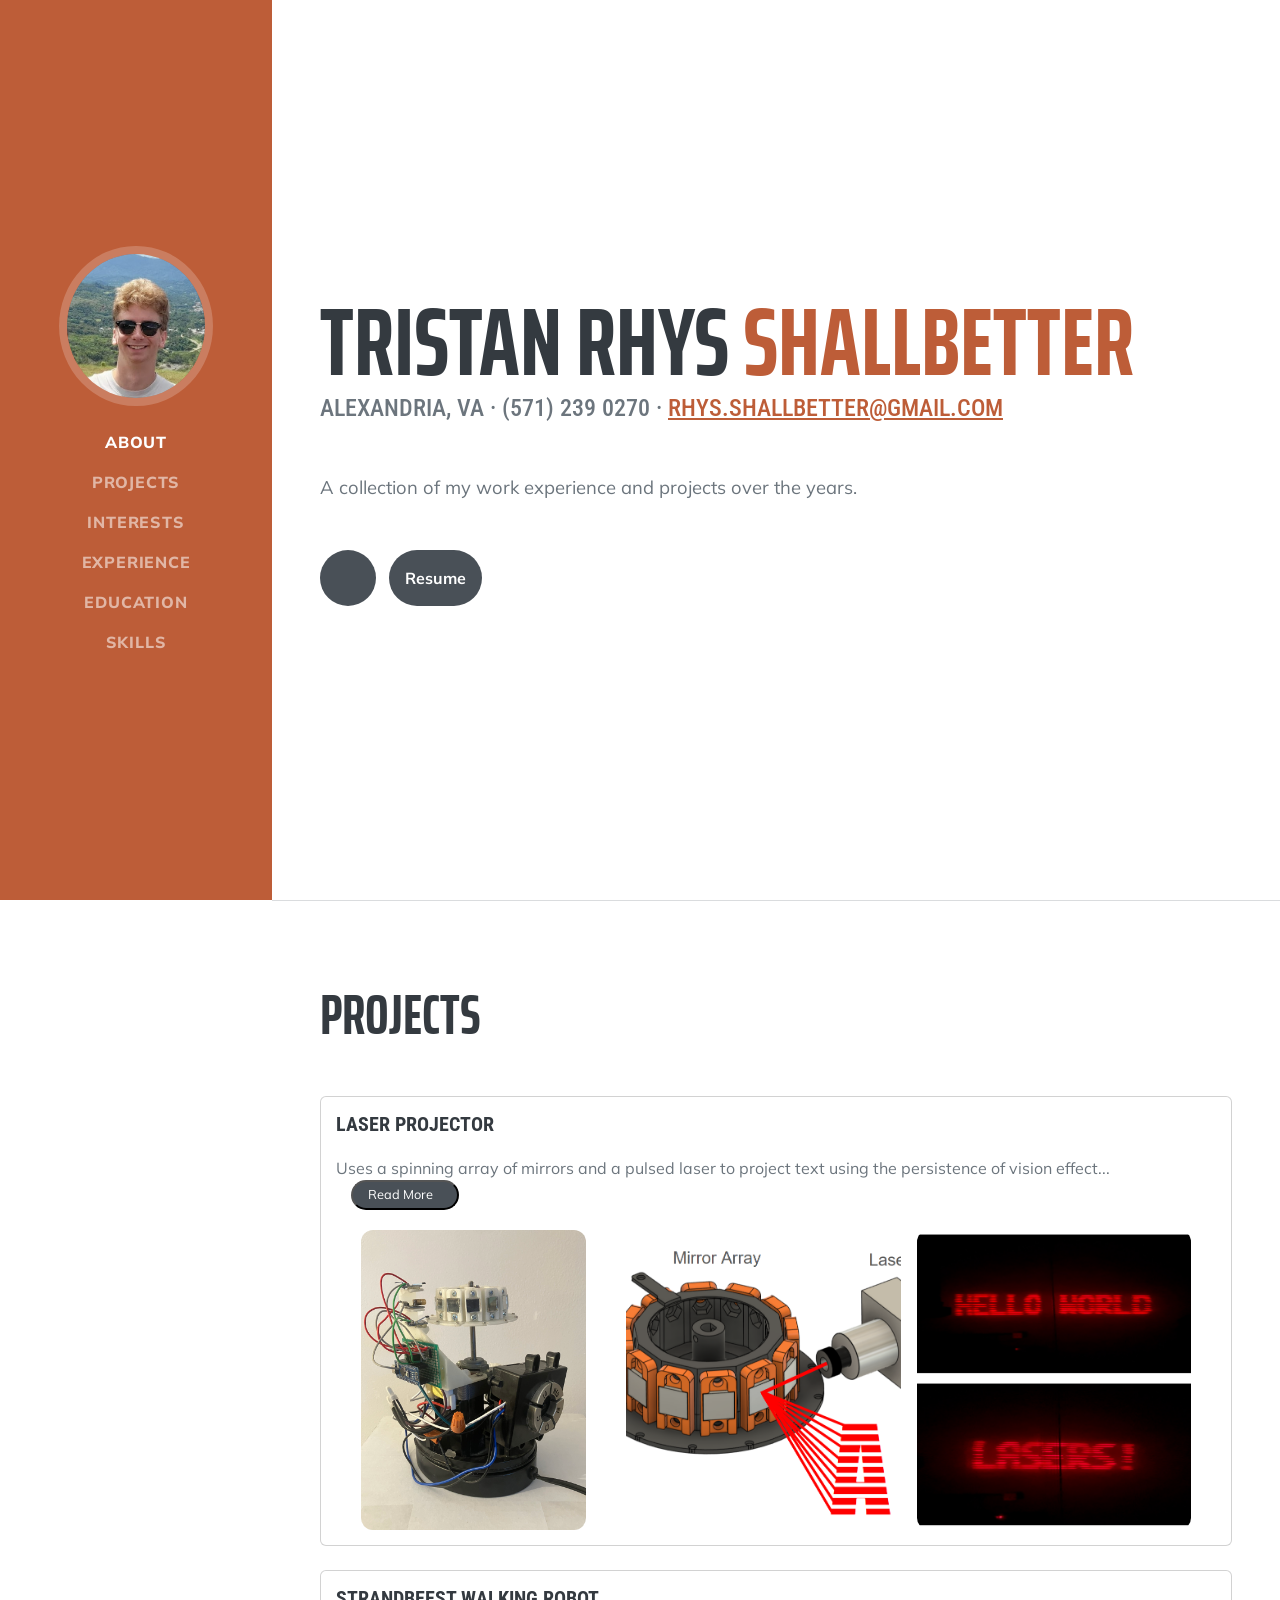
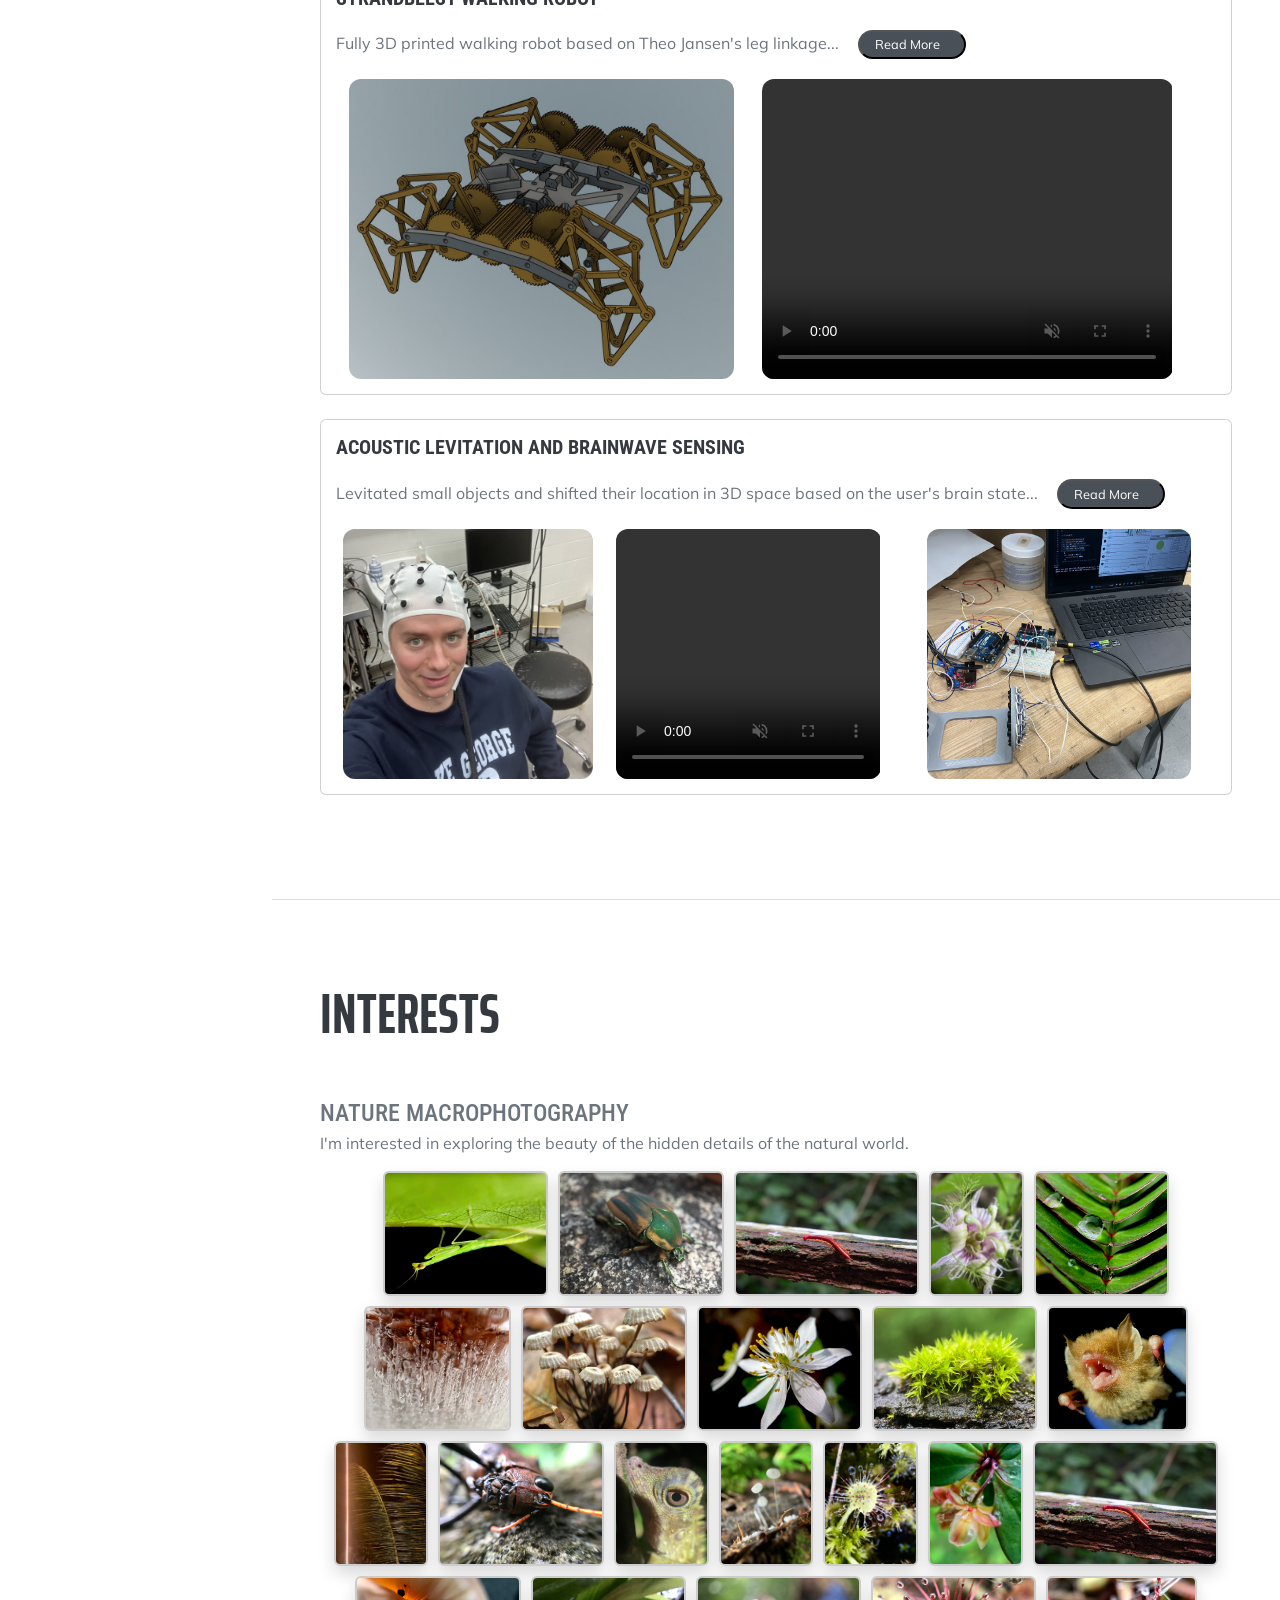
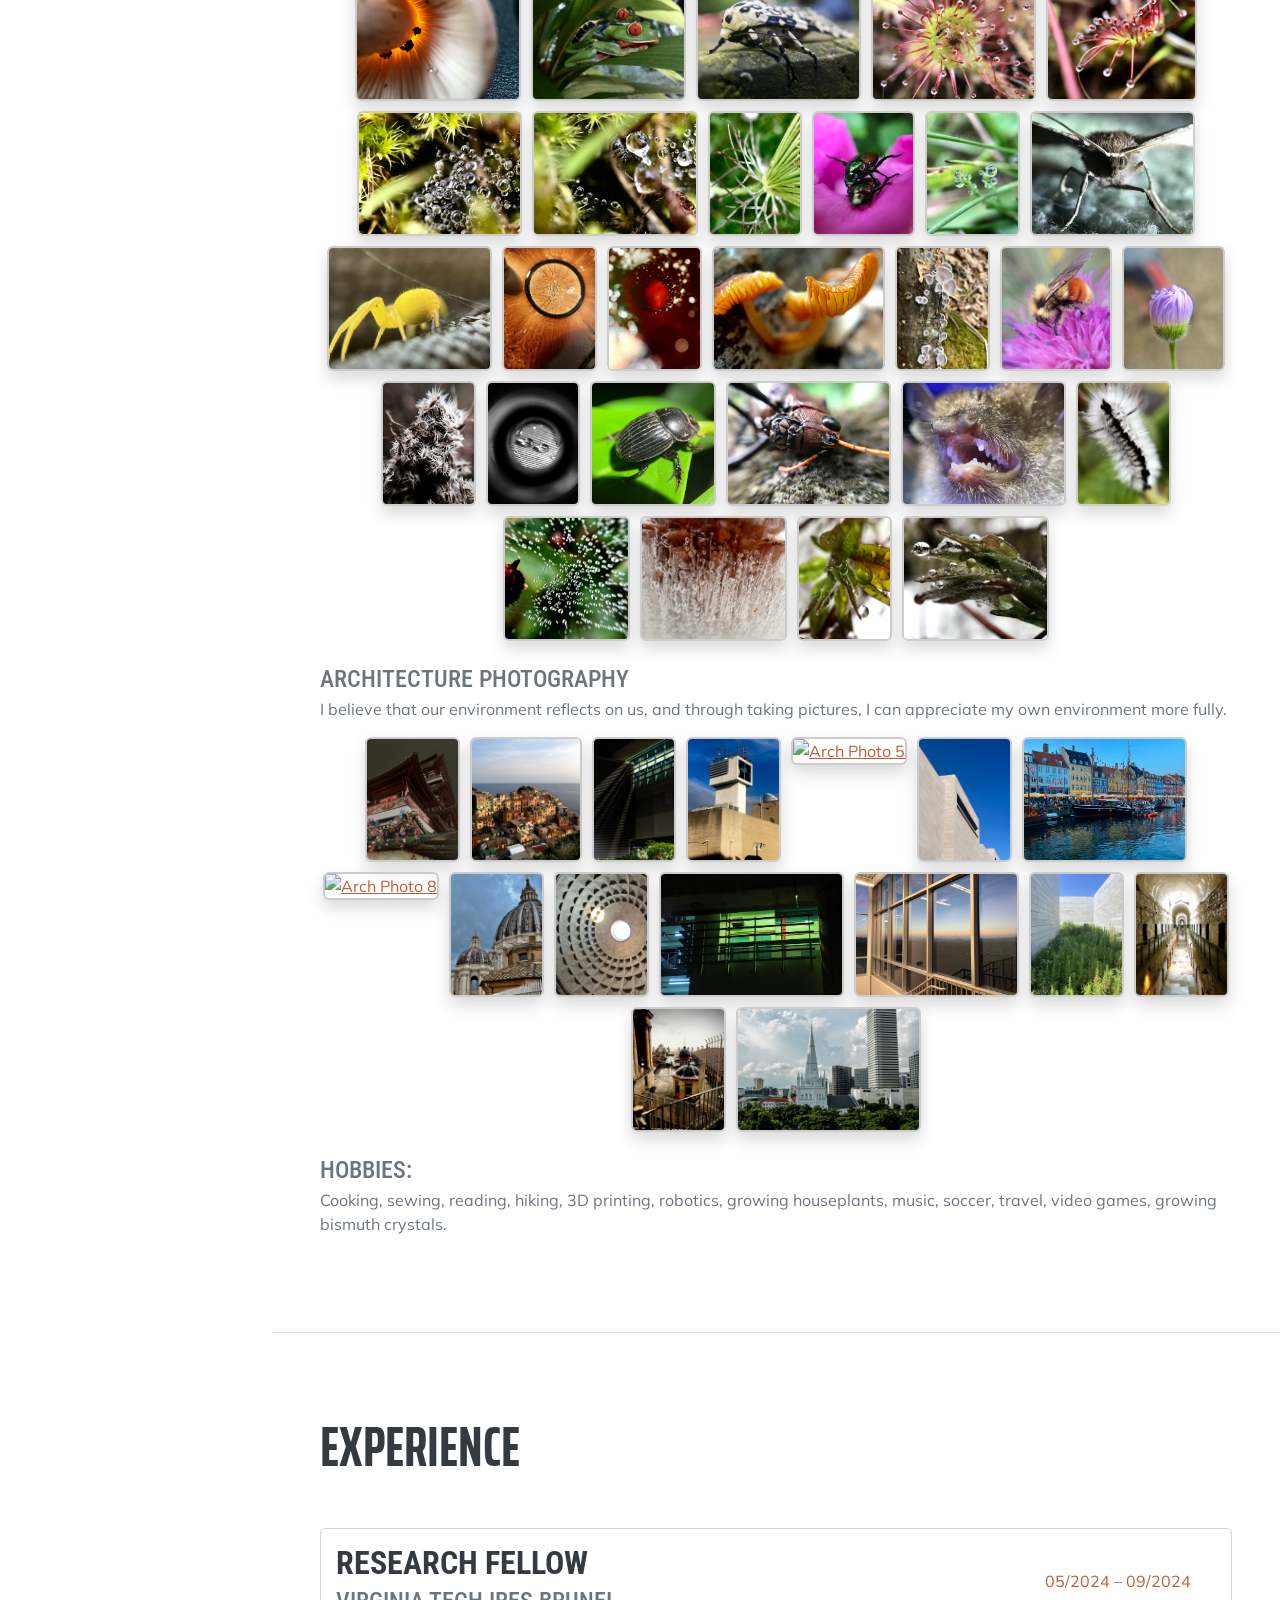
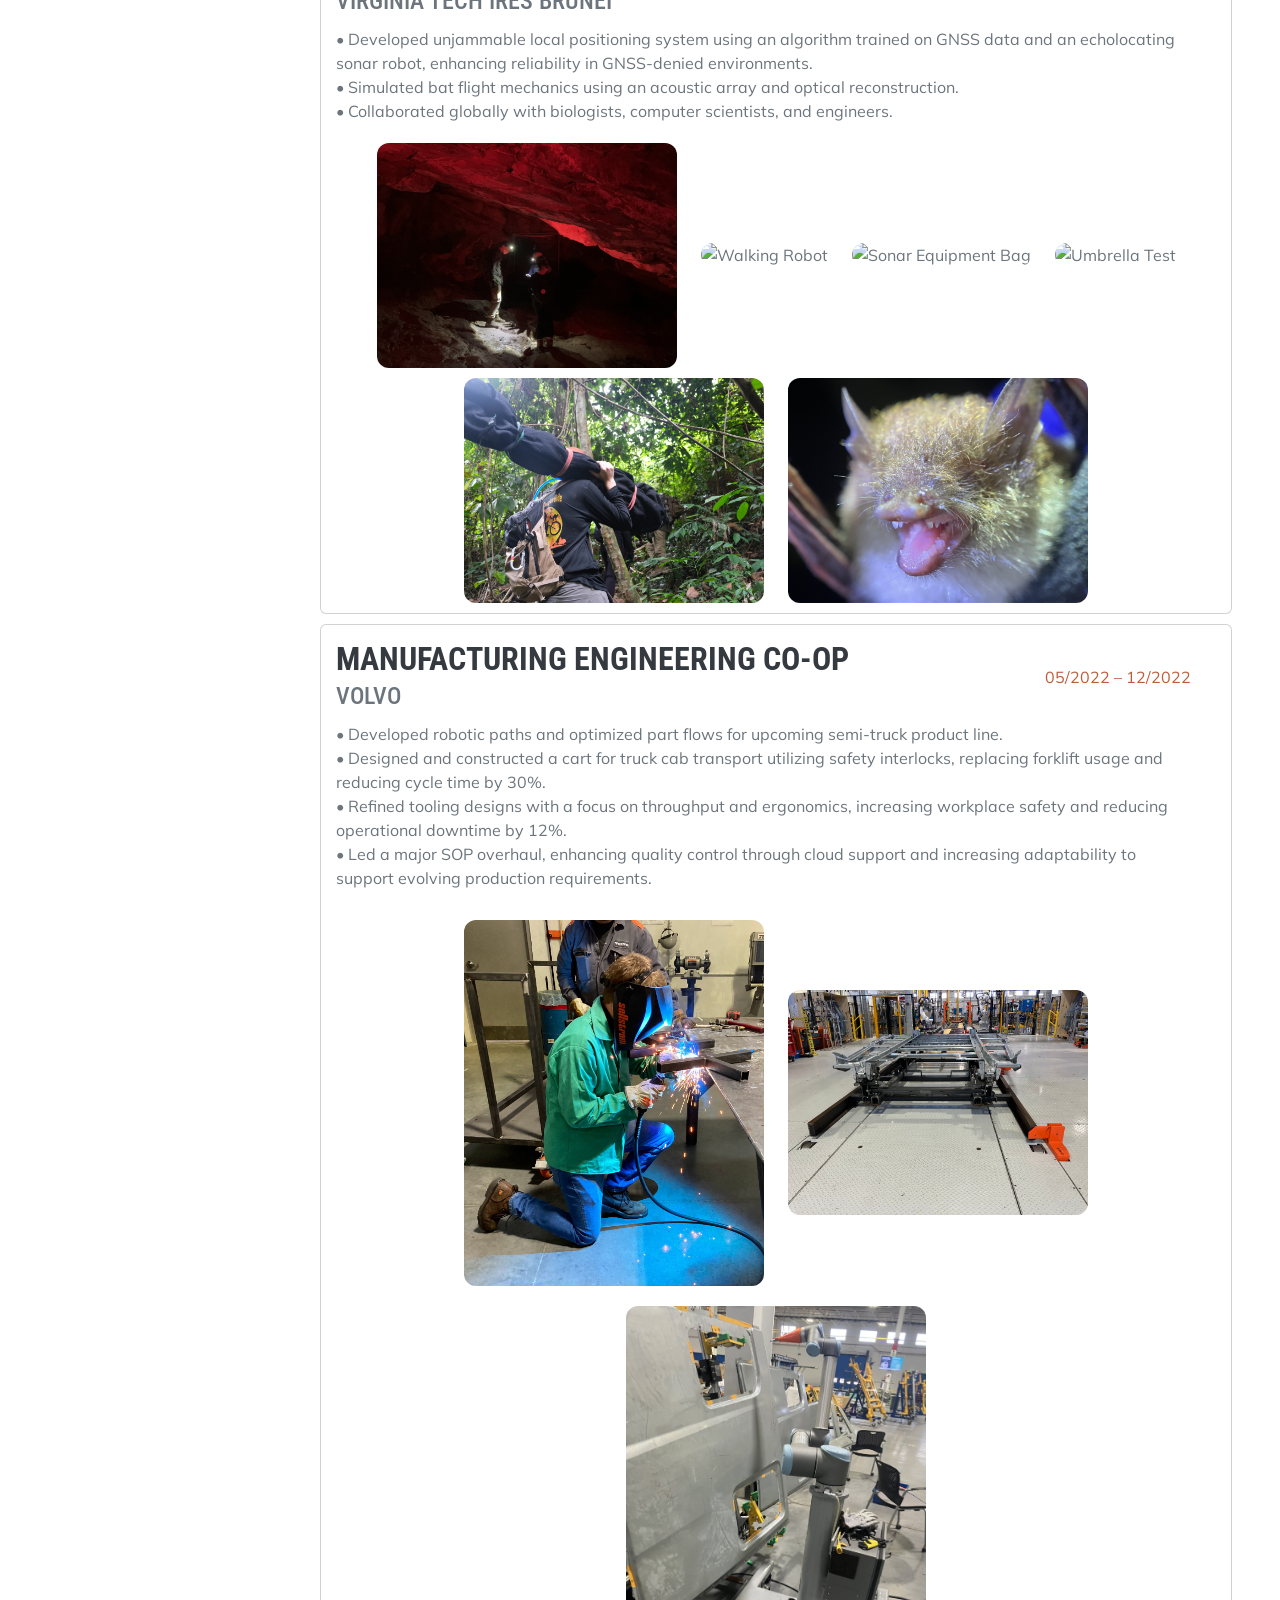
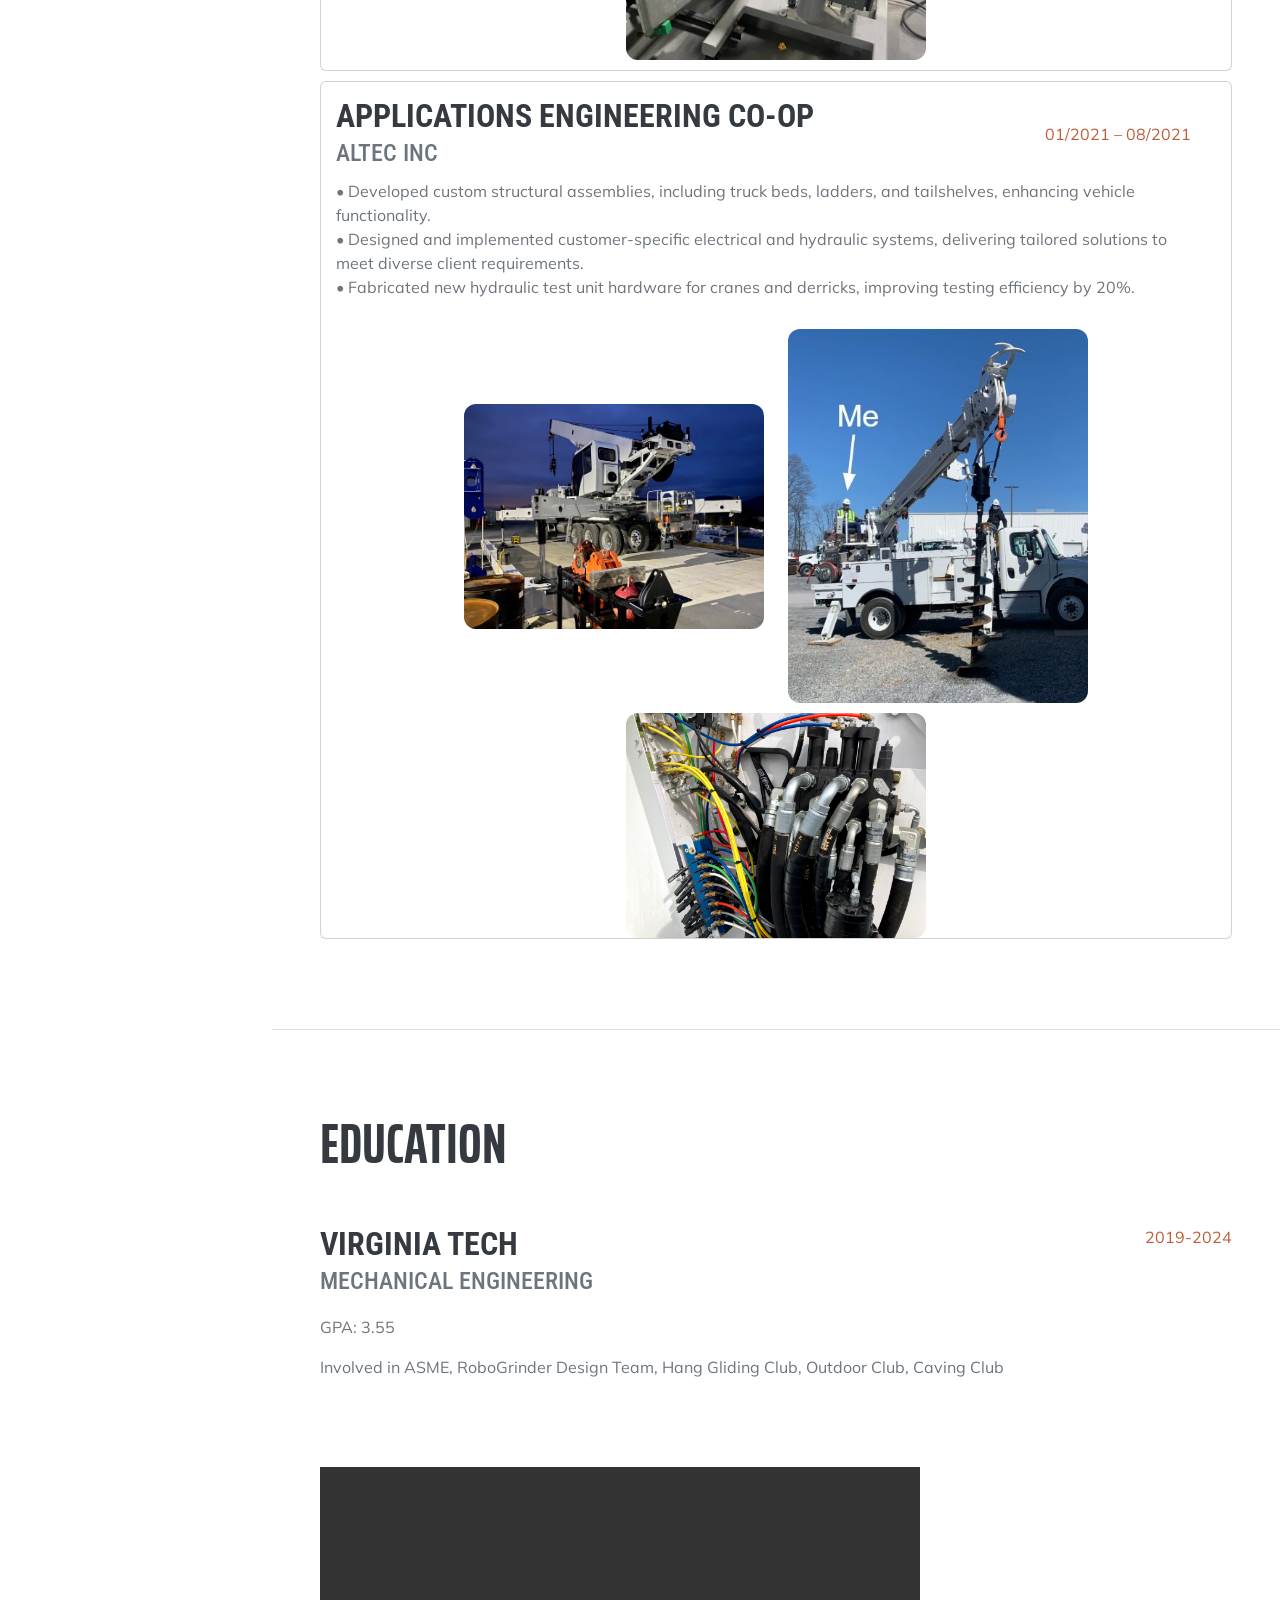
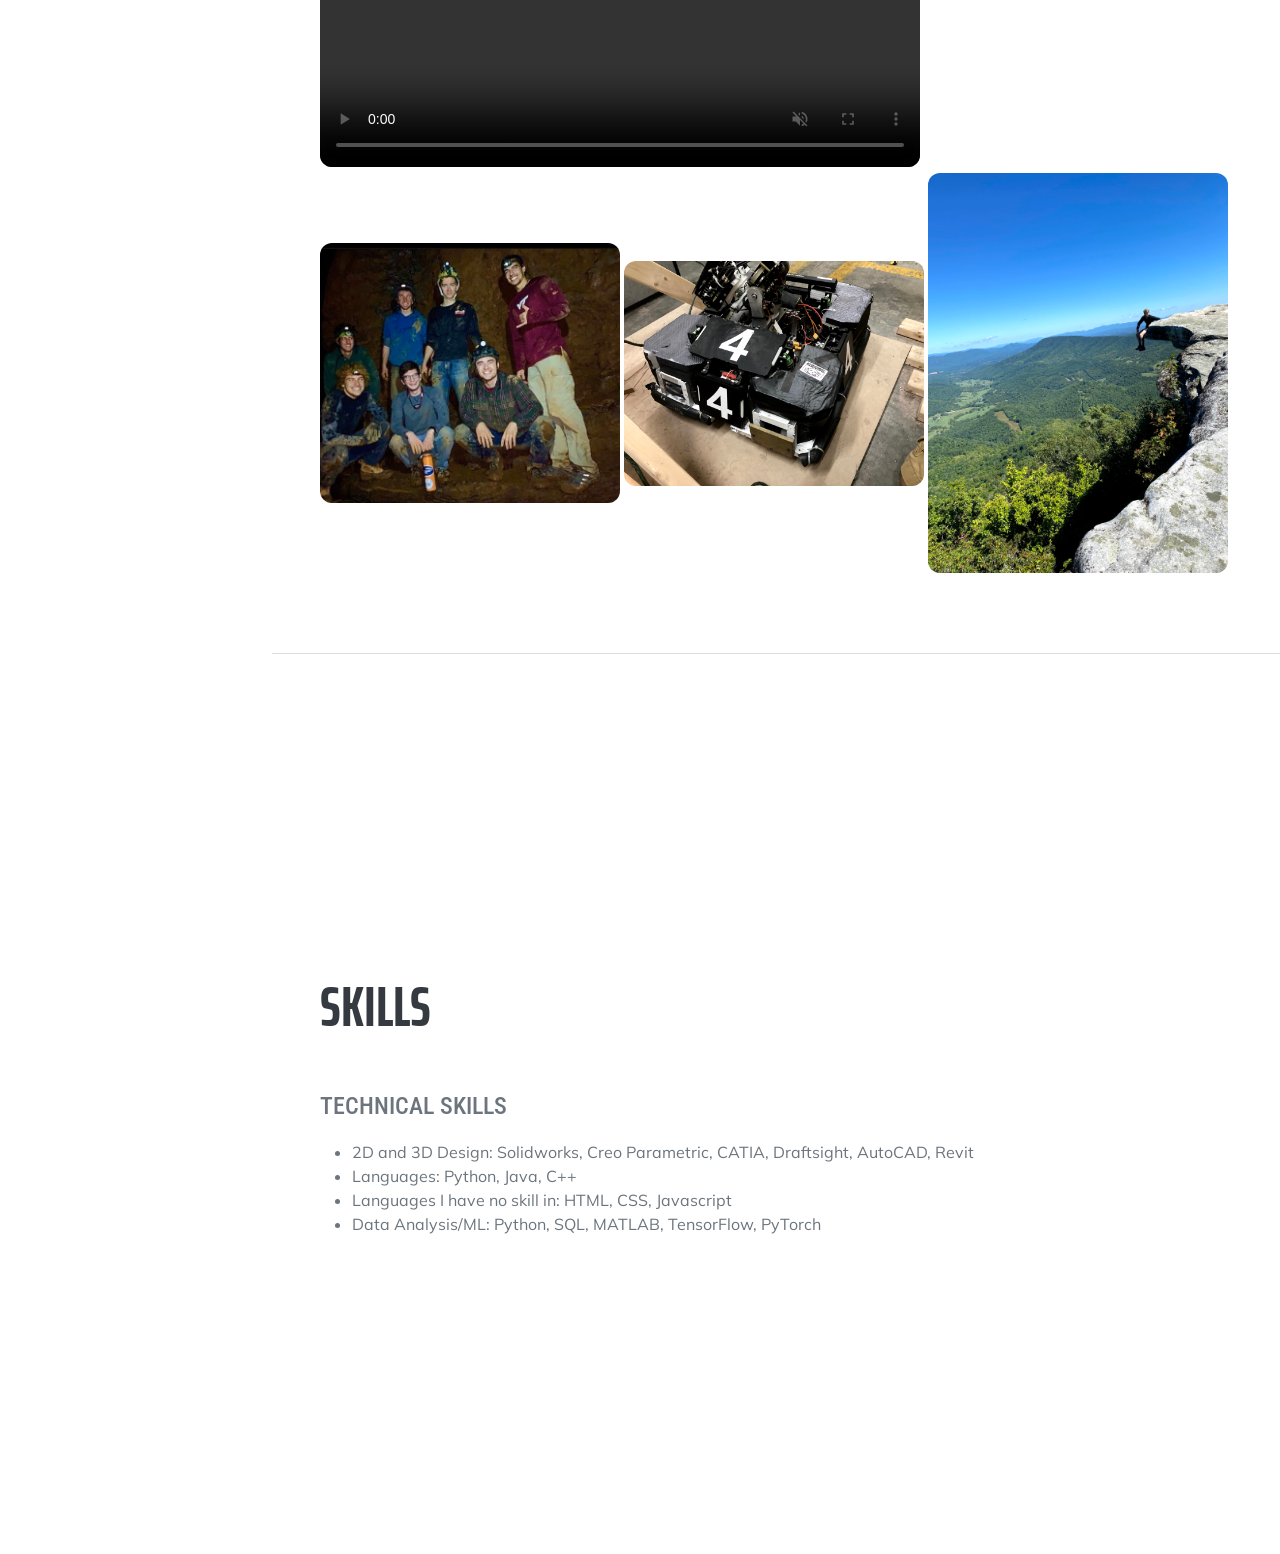
==== commit df950b69: "lots of padding stuff added a lot to css, rounded pics, other" ====
--- a/index.html
+++ b/index.html
@@ -65,157 +65,166 @@
                 </div>
             </section>
 
-<!-- Projects -->
-<hr class="m-0" />
-<section class="resume-section" id="projects">
-  <div class="resume-section-content">
-    <h2 class="mb-5">Projects</h2>
-
-    <!-- Project 1: Laser Projector -->
-    <div class="card mb-4" style="overflow: hidden;">
-      <div class="card-body">
-        <h5 class="card-title">Laser Projector</h5>
-
-        <div class="expandable-text">
-          <p class="short-text" style="display: inline;">
-            Uses a spinning array of mirrors and a pulsed laser to project text using the persistence of vision effect. <br><br>
-            <button class="toggle-btn" style="display: inline;">Read More</button>
-          </p>
-          <p class="full-text" style="display: none;">
-            Uses a spinning array of mirrors and a pulsed laser to project text using the persistence of vision effect. <br><br>
-            
-                        The base of the build is a stripped-down floor fan with a shaded pole AC motor. They have low torque but the speed is very stable, making it well suited for this application. 
-                        They also allow me to use a lighting dimmer switch to control the speed. 
-                        Mounted to the motor's axle is the mirror array. 
-                        Each mirror is set to slightly different angle so that they draw vertically stacked scanlines when they spin past the laser. 
-                        The angle is set by hand, by tightening the screws at the top of each plastic mirror housing plate. <br><br>
-
-                        Using a homemade constant current laser driver, the laser is pulsed on the nanosecond scale, according to what mirror and data happens to be current. 
-                        Each letter is predefined using an array of binary on/off commands forming a pixel grid. 
-                        The rows of these arrays are concatenated such that a binary sequence is created forming a slice of each letter in the message. 
-                        As the laser draws one scanline, this sequence is used to pulse out the message. 
-                        Hall effect sensors and hardware interrupts are used for keeping track of the current mirror with accurate feedback. <br><br>
-
-                        The system does have some limitations.                 
-                        It can only display about 15 letters due to trade-offs between processing power, visual resolution, and motor speed.
-                        Also, the system has requires software tuning of the timing every so often. 
-                        This involves adding  or removing software delay to some of the scanlines in the form of NOP (no operation) cycles, which is more accurate than the delay() function.
-                        This allows for precise alignment so the letters look clean and straight. <br><br>
-
-                        Basically every component could be upgraded. As it stands, the only way for the system to get display text is through the serial port, so a computer must be plugged in to pass data. 
-                        Adding a Bluetooth or wifi module would be nice, to control it from a phone. 
-                        A microcontroller with a faster clock speed like a Teensy 4.1 would give me a little more leeway in terms of clock cycles per revolution. 
-                        The laser could be more powerful so it would be visible anywhere except a completely dark room. This would require new driver hardware. 
-                        Color mixing would be very interesting to add. Support for images or even gifs would be a cherry on top.<br><br>
+            <!-- Projects -->
+            <hr class="m-0" />
+            <section class="resume-section" id="projects">
+              <div class="resume-section-content" >
+                <h2 class="mb-5">Projects</h2>
+
+                <!-- Project 1: Laser Projector -->
+                <div class="card mb-4" style="overflow: hidden;">
+                  <div class="card-body" >
+                    <h5 class="card-title">Laser Projector</h5>
+
+                    <div class="expandable-text">
+                      <p class="short-text" style="display: inline;">
+                        Uses a spinning array of mirrors and a pulsed laser to project text using the persistence of vision effect... 
+                        <button class="toggle-btn" style="display: inline;">Read More</button>
+                      </p>
+                      <p class="full-text" style="display: none;">
+                        Uses a spinning array of mirrors and a pulsed laser to project text using the persistence of vision effect. <br><br>
+                        
+                                    The base of the build is a stripped-down floor fan with a shaded pole AC motor. These motors have low torque but the speed is very stable, making it well suited for this application. 
+                                    They also allow me to use a lighting dimmer switch to control the speed. 
+                                    Mounted to the motor's axle is the mirror array. 
+                                    Each mirror is set to slightly different angle so that they draw vertically stacked scanlines when they spin past the laser. 
+                                    The angle is set by hand, by tightening the screws at the top of each plastic mirror housing plate. <br><br>
+
+                                    Using a homemade constant current laser driver, the laser is pulsed on the nanosecond scale, according to what mirror and data happens to be current. 
+                                    Each letter is predefined using an array of binary on/off commands forming a pixel grid. 
+                                    The rows of these arrays are concatenated such that a binary sequence is created forming a slice of each letter in the message. 
+                                    As the laser draws one scanline, this sequence is used to pulse out the message. 
+                                    Hall effect sensors and hardware interrupts are used for keeping track of the current mirror with accurate feedback. <br><br>
+
+                                    The system does have some limitations.                 
+                                    It can only display about 15 letters due to trade-offs between processing power, visual resolution, and motor speed.
+                                    Also, the system has requires software tuning of the timing every so often. 
+                                    This involves adding  or removing software delay to some of the scanlines in the form of NOP (no operation) cycles, which is more accurate than the delay() function.
+                                    This allows for precise alignment so the letters look clean and straight. <br><br>
+
+                                    Basically every component could be upgraded. As it stands, the only way for the system to get display text is through the serial port, so a computer must be plugged in to pass data. 
+                                    Adding a Bluetooth or wifi module would be nice, to control it from a phone. 
+                                    A microcontroller with a faster clock speed like a Teensy 4.1 would give me a little more leeway in terms of clock cycles per revolution. 
+                                    The laser could be more powerful so it would be visible anywhere except a completely dark room. This would require new driver hardware. 
+                                    Color mixing would be very interesting to add. Support for images or even gifs would be a cherry on top.<br><br>
+                                    <button class="toggle-btn" style="display: inline;">Read Less</button>
+                      </p>
+                    </div>
+
+                    <div class="d-flex flex-wrap justify-content-center gap-3 " style="width: 100%;">
+                      <div class="d-flex justify-content-center " style="flex: 1; height: 300px;">
+                        <img src="assets/img/better laser 1 (2).jpg" class="img-fluid" alt="Laser Projector" style="max-width: 100%; height: 100%; object-fit: cover;">
+                      </div>
+                      <div class="d-flex justify-content-center " style="flex: 1; height: 300px;">
+                        <img src="assets/img/lasercad.png" class="img-fluid" alt="Laser Projector" style="max-width: 100%; height: 100%; object-fit: cover;">
+                      </div>
+                      <div class="d-flex justify-content-center " style="flex: 1; height: 300px;">
+                        <img src="assets/img/textboth.png" class="img-fluid" alt="Laser Projector" style="max-width: 100%; height: 100%; object-fit: cover;">
+                      </div>
+                    </div>
+                  </div>
+                </div>
+
+                <!-- Project 2: Strandbeest Walking Robot -->
+                <div class="card mb-4" style="overflow: hidden;">
+                  <div class="card-body">
+                    <h5 class="card-title">Strandbeest Walking Robot</h5>
+
+                    <div class="expandable-text">
+                      <p class="short-text" style="display: inline;">
+                        Fully 3D printed walking robot based on Theo Jansen's leg linkage... 
+                        <button class="toggle-btn" style="display: inline;">Read More</button>
+                      </p>
+                      <p class="full-text" style="display: none;">
+                        Fully 3D printed walking robot based on Theo Jansen's leg linkage. <br><br>
+
+
+                        The original linkage lengths were generated by Theo Jansen running an evolutionary algorithm back in the 90's. 
+                        They create a beautiful and organic walk cycle that I built this robot around. 
+                        Jansen originally built these to be wind-powered and would leave them to wander beaches of Holland alone. 
+                        In the same spirit, I wanted this one to have some autonomous capalities. <br><br>
+                  
+                        The most current version sort of achieves this (not pictured below). It can navigate semi-autonomously to a setpoint using ultrasonic and infrared sensors. 
+                        The setpoint must be the operator repeatedly pressing a button on the IR remote, giving it many signals over time it can use to determine direction by sweeping its head around. 
+                        It can also be controlled manually from an IR remote.  
+                        The ultrasonic distance sensor and a rudimentary path optimization algorithm allows the robot to plan and update based on new input about its environment. 
+                        It creates a "map" of known obstacles, and uses a heavily-biased RRT algorithm to path in the direction of the operator. 
+                        At the moment, this algorithm is run in MATLAB on my laptop, usually requiring a second person to follow the robot around to make sure the umbilical USB cable connecting the two stays plugged in.
+                        This is clearly an area for improvement that could be solved by running it onboard with a Raspberry Pi. 
+                        
+                        <br><br> 
                         <button class="toggle-btn" style="display: inline;">Read Less</button>
-          </p>
-        </div>
-
-        <div class="d-flex flex-wrap justify-content-center gap-3 mt-3" style="width: 100%; margin-top: 20px;">
-          <div class="d-flex justify-content-center align-items-center" style="flex: 1; height: 300px;">
-            <img src="assets/img/better laser 1 (2).jpg" class="img-fluid" alt="Laser Projector" style="max-width: 100%; height: 100%; object-fit: cover;">
-          </div>
-          <div class="d-flex justify-content-center align-items-center" style="flex: 1; height: 300px;">
-            <img src="assets/img/lasercad.png" class="img-fluid" alt="Laser Projector" style="max-width: 100%; height: 100%; object-fit: cover;">
-          </div>
-          <div class="d-flex justify-content-center align-items-center" style="flex: 1; height: 300px;">
-            <img src="assets/img/textboth.png" class="img-fluid" alt="Laser Projector" style="max-width: 100%; height: 100%; object-fit: cover;">
-          </div>
-        </div>
-      </div>
-    </div>
-
-    <!-- Project 2: Strandbeest Walking Robot -->
-    <div class="card mb-4" style="overflow: hidden;">
-      <div class="card-body">
-        <h5 class="card-title">Strandbeest Walking Robot</h5>
-
-        <div class="expandable-text">
-          <p class="short-text" style="display: inline;">
-            Fully 3D printed walking robot based on Theo Jansen's leg linkage. <br><br>
-            <button class="toggle-btn" style="display: inline;">Read More</button>
-          </p>
-          <p class="full-text" style="display: none;">
-            Fully 3D printed walking robot based on Theo Jansen's leg linkage. <br><br>
-            The original linkage lengths were generated by an evolutionary algorithm back in the 90's. 
-            They create a beautiful and organic walking cycle that I built this robot around. <br><br>
-            It can be controlled manually from an IR remote. The most current version (not pictured below) can also navigate semi-autonomously to a setpoint using ultrasonic and infrared sensors. 
-            The setpoint must be the operator repeatedly pressing a button on the IR remote, giving it many signals over time it can use to determine direction by sweeping its head around. 
-            The ultrasonic distance sensor and a rudimentary path optimization algorithm allows the robot to plan and update based on new input about its environment. 
-            It creates a "map" of known obstacles, and uses a heavily-biased RRT algorithm to path in the direction of the operator. 
-            At the moment, this algorithm is run on my laptop, usually requiring a second person to follow the robot around to make sure the USB cable connecting the two stays plugged in.
-            This is clearly an area for improvement that could be solved by running it onboard with a Raspberry Pi. <br><br>
-            <button class="toggle-btn" style="display: inline;">Read Less</button>
-          </p>
-        </div>
-
-        <div class="d-flex flex-wrap justify-content-center gap-3 mt-3" style="width: 100%; margin-top: 20px;">
-          <div class="d-flex justify-content-center align-items-center" style="flex: 1; height: 300px;">
-            <img src="assets/img/spider_cad.jpg" class="img-fluid" alt="Strandbeest CAD" style="max-width: 100%; height: 100%; object-fit: cover;">
-          </div>
-          <div class="d-flex justify-content-center align-items-center" style="flex: 1; height: 300px;">
-            <video controls muted style="max-width: 100%; height: 100%; object-fit: cover;">
-              <source src="assets/videos/spider_mov.mp4" type="video/mp4">
-            </video>
-          </div>
-        </div>
-      </div>
-    </div>
-
-    <!-- Project 3: Acoustic Levitation and Brainwave Sensing -->
-    <div class="card mb-4" style="overflow: hidden;">
-      <div class="card-body">
-        <h5 class="card-title">Acoustic Levitation and Brainwave Sensing</h5>
-
-        <div class="expandable-text">
-          <p class="short-text" style="display: inline;">
-            Levitated small objects and shifted their location in 3D space based on the user's brain state.
-            <button class="toggle-btn" style="display: inline;">Read More</button>
-          </p>
-          <p class="full-text" style="display: none;">
-             Levitated small objects and shifted their location in 3D space based on the user's brain state, 
-                      using an acoustic levitator, an EEG cap, and a pretrained classification algorithm. <br><br>
-            
-                      This was my senior design project, under Dr. Zenhua Tian. <br><br> 
-            
-                      Three things had to be done for this project to succeed: levitate an object, move it around in space, and collect brainwaves from a user to control it. <br><br>
-            
-                      Acoustic levitation is fairly straightforward. The levitator is made up of two arrays of ultrasonic transducers, which produce a standing wave between them.
-                      This wave has points called nodes where the local changes in air pressure can apply stabalizing force to objects within, enabling it to hold small objects in place.
-                      Translating the object is acheived by varing the phase of one of the transducer arrays with respect to the other. 
-                      This moves the position of the nodes and any objects trapped will come along for the ride. This can be directly observed in the video below, as a styrofoam bead traces out a sinusoidal pattern. <br><br>
-            
-                      Now we must determine how to control this movement. 
-                      Data was collected using an electroencephalogram (EEG) cap which detects electrical signals arising from brain activity. 
-                      The cap feeds this data to a purchased circuit board that performs some preprocessing and initial feature recognition functions. 
-                      This allows for faster and more accurate computations in the next step. 
-                      The board then passes the preprocessed data to a computer, which ran a clustering algorithm to determine what the user wants to occur. 
-                      All these steps will run continuously and in real-time. <br><br>
-            
-                      The initial plan was to be able to determine many different brain states, possibly reflecting different types of thought or reactions to different stimuli.
-                      Ultimately though, we were only able to determine two brain states, basically just "thinking" and "not thinking". 
-                      These two inputs were then tied to the control such that when the user thought hard enough, the bead in the levitator would trace out a predetermined pattern. <br><br>
-                      <button class="toggle-btn" style="display: inline;">Read Less</button>
-          </p>
-        </div>
-
-        <div class="d-flex flex-wrap justify-content-center gap-3 mt-3" style="width: 100%; margin-top: 20px;">
-          <div class="d-flex justify-content-center align-items-center" style="flex: 1; height: 300px;">
-            <img src="assets/img/with_cap.jpg" alt="With Cap" style="max-width: 100%; height: 100%; object-fit: cover;">
-          </div>
-          <div class="d-flex justify-content-center align-items-center" style="flex: 1; height: 300px;">
-            <video controls muted style="max-width: 100%; height: 100%; object-fit: cover;">
-              <source src="assets/videos/levitator.mp4" type="video/mp4">
-            </video>
-          </div>
-          <div class="d-flex justify-content-center align-items-center" style="flex: 1; height: 300px;">
-            <img src="assets/img/setup.jpg" alt="Setup" style="max-width: 100%; height: 100%; object-fit: cover;">
-          </div>
-        </div>
-      </div>
-    </div>
-  </div>
-</section>
+                      </p>
+                    </div>
+
+                    <div class="d-flex flex-wrap justify-content-start gap-3 mt-3">
+                      <div class="d-flex justify-content-center align-items-center" style="flex-basis: 48%; height: 300px;">
+                        <img src="assets/img/spider_cad.jpg" class="img-fluid" alt="Strandbeest CAD" style="max-width: 100%; height: 100%; object-fit: cover;">
+                      </div>
+                      <div class="d-flex justify-content-center align-items-center" style="flex-basis: 48%; height: 300px;">
+                        <video controls muted style="max-width: 100%; height: 100%; object-fit: cover;">
+                          <source src="assets/videos/spider_mov.mp4" type="video/mp4">
+                        </video>
+                      </div>
+                    </div>
+                  </div>
+                </div>
+
+                <!-- Project 3: Acoustic Levitation and Brainwave Sensing -->
+                <div class="card mb-4" style="overflow: hidden;">
+                  <div class="card-body">
+                    <h5 class="card-title">Acoustic Levitation and Brainwave Sensing</h5>
+
+                    <div class="expandable-text">
+                      <p class="short-text" style="display: inline;">
+                        Levitated small objects and shifted their location in 3D space based on the user's brain state...    
+                        <button class="toggle-btn" style="display: inline;">Read More</button>
+                      </p>
+                      <p class="full-text" style="display: none;">
+                        Levitated small objects and shifted their location in 3D space based on the user's brain state, 
+                                  using an acoustic levitator, an EEG cap, and a pretrained classification algorithm. <br><br>
+                        
+                                  This was my senior design project, under Dr. Zenhua Tian. <br><br> 
+                        
+                                  Three things had to be done for this project to succeed: levitate an object, move it around in space, and collect brainwaves from a user to control it. <br><br>
+                        
+                                  Acoustic levitation is fairly straightforward. The levitator is made up of two arrays of ultrasonic transducers, which produce a standing wave between them.
+                                  This wave has points called nodes where the local changes in air pressure can apply stabalizing force to objects within, enabling it to hold small objects in place.
+                                  Translating the object is acheived by varing the phase of one of the transducer arrays with respect to the other. 
+                                  This moves the position of the nodes and any objects trapped will come along for the ride. This can be directly observed in the video below, as a styrofoam bead traces out a sinusoidal pattern. <br><br>
+                        
+                                  Now we must determine how to control this movement. 
+                                  Data was collected using an electroencephalogram (EEG) cap which detects electrical signals arising from brain activity. 
+                                  The cap feeds this data to a purchased circuit board that performs some preprocessing and initial feature recognition functions. 
+                                  This allows for faster and more accurate computations in the next step. 
+                                  The board then passes the preprocessed data to a computer, which ran a clustering algorithm to determine what the user wants to occur. 
+                                  All these steps will run continuously and in real-time. <br><br>
+                        
+                                  The initial plan was to be able to determine many different brain states, possibly reflecting different types of thought or reactions to different stimuli.
+                                  Ultimately though, we were only able to determine two brain states, basically just "thinking" and "not thinking". 
+                                  These two inputs were then tied to the control such that when the user thought hard enough, the bead in the levitator would trace out a predetermined pattern. <br><br>
+                                  <button class="toggle-btn" style="display: inline;">Read Less</button>
+                      </p>
+                    </div>
+
+                    <div class="d-flex flex-wrap justify-content-between gap-3 mt-3" style="width: 100%; align-items: center;">
+                      <div class="d-flex justify-content-center align-items-center" style="flex: 1; height: 250px;">
+                        <img src="assets/img/with_cap.jpg" alt="With Cap" style="max-width: 100%; height: 100%; object-fit: cover;">
+                      </div>
+                      <div class="d-flex justify-content-center align-items-center" style="flex: 1; height: 250px; padding-right: 30px;">
+                        <video controls muted style="max-width: 100%; height: 100%; object-fit: cover;">
+                          <source src="assets/videos/levitator.mp4" type="video/mp4">
+                        </video>
+                      </div>
+                      <div class="d-flex justify-content-center align-items-center" style="flex: 1; height: 250px;">
+                        <img src="assets/img/setup.jpg" alt="Setup" style="max-width: 100%; height: 100%; object-fit: cover;">
+                      </div>
+                    </div>
+                    
+                  </div>
+                </div>
+              </div>
+            </section>
 
             
             <hr class="m-0" />
@@ -754,7 +763,7 @@
                             <img src="assets/img/bag.jpg" class="img-fluid" alt="Sonar Equipment Bag" style="width: 300px; height: auto; margin: 0 10px;">
                             <img src="assets/img/umbrella.jpg" class="img-fluid" alt="Umbrella Test" style="width: 300px; height: auto; margin: 0 10px;">
                             <img src="assets/img/trap.JPG" class="img-fluid" alt="harp trap" style="width: 300px; height: auto; margin: 0 10px;">
-                            <img src="assets/img/bat.jpg" class="img-fluid" alt=" bat" style="width: 300px; height: auto; margin: 0 10px;">
+                            <img src="assets/img/bat.jpg" class="img-fluid" alt=" bat" style="width: 300px; height: auto; margin: 10px 10px;">
 
                         </div>
                     </div>
@@ -782,9 +791,9 @@
                         </div>
                         <!-- Images, centered -->
                         <div class="text-center" style="margin-top: 0.5rem;">
-                            <img src="assets/img/welding.jpg" class="img-fluid" alt="Welding Robot" style="width: 300px; height: auto; margin: 0 10px;">
+                            <img src="assets/img/welding.jpg" class="img-fluid" alt="Welding Robot" style="width: 300px; height: auto; margin: 10px 10px;">
                             <img src="assets/img/cart.jpg" class="img-fluid" alt="Truck Cab" style="width: 300px; height: auto; margin: 0 10px;">
-                            <img src="assets/img/cobot.jpg" class="img-fluid" alt="Collaborative Robot" style="width: 300px; height: auto; margin: 0 10px;">
+                            <img src="assets/img/cobot.jpg" class="img-fluid" alt="Collaborative Robot" style="width: 300px; height: auto; margin: 10px 10px;">
                         </div>
                     </div>
                     
@@ -811,7 +820,7 @@
                         <!-- Images, centered -->
                         <div class="text-center" style="margin-top: 0.5rem;">
                             <img src="assets/img/samson.jpg" class="img-fluid" alt="Samson" style="width: 300px; height: auto; margin: 0 10px;">
-                            <img src="assets/img/IMG_3974.jpg" class="img-fluid" alt="hoses" style="width: 300px; height: auto; margin: 0 10px;">
+                            <img src="assets/img/IMG_3974.jpg" class="img-fluid" alt="hoses" style="width: 300px; height: auto; margin: 10px 10px;">
                             <img src="assets/img/hoses.jpg" class="img-fluid" alt="Project Image" style="width: 300px; height: auto; margin: 0 10px;">
                         </div>
                     </div>
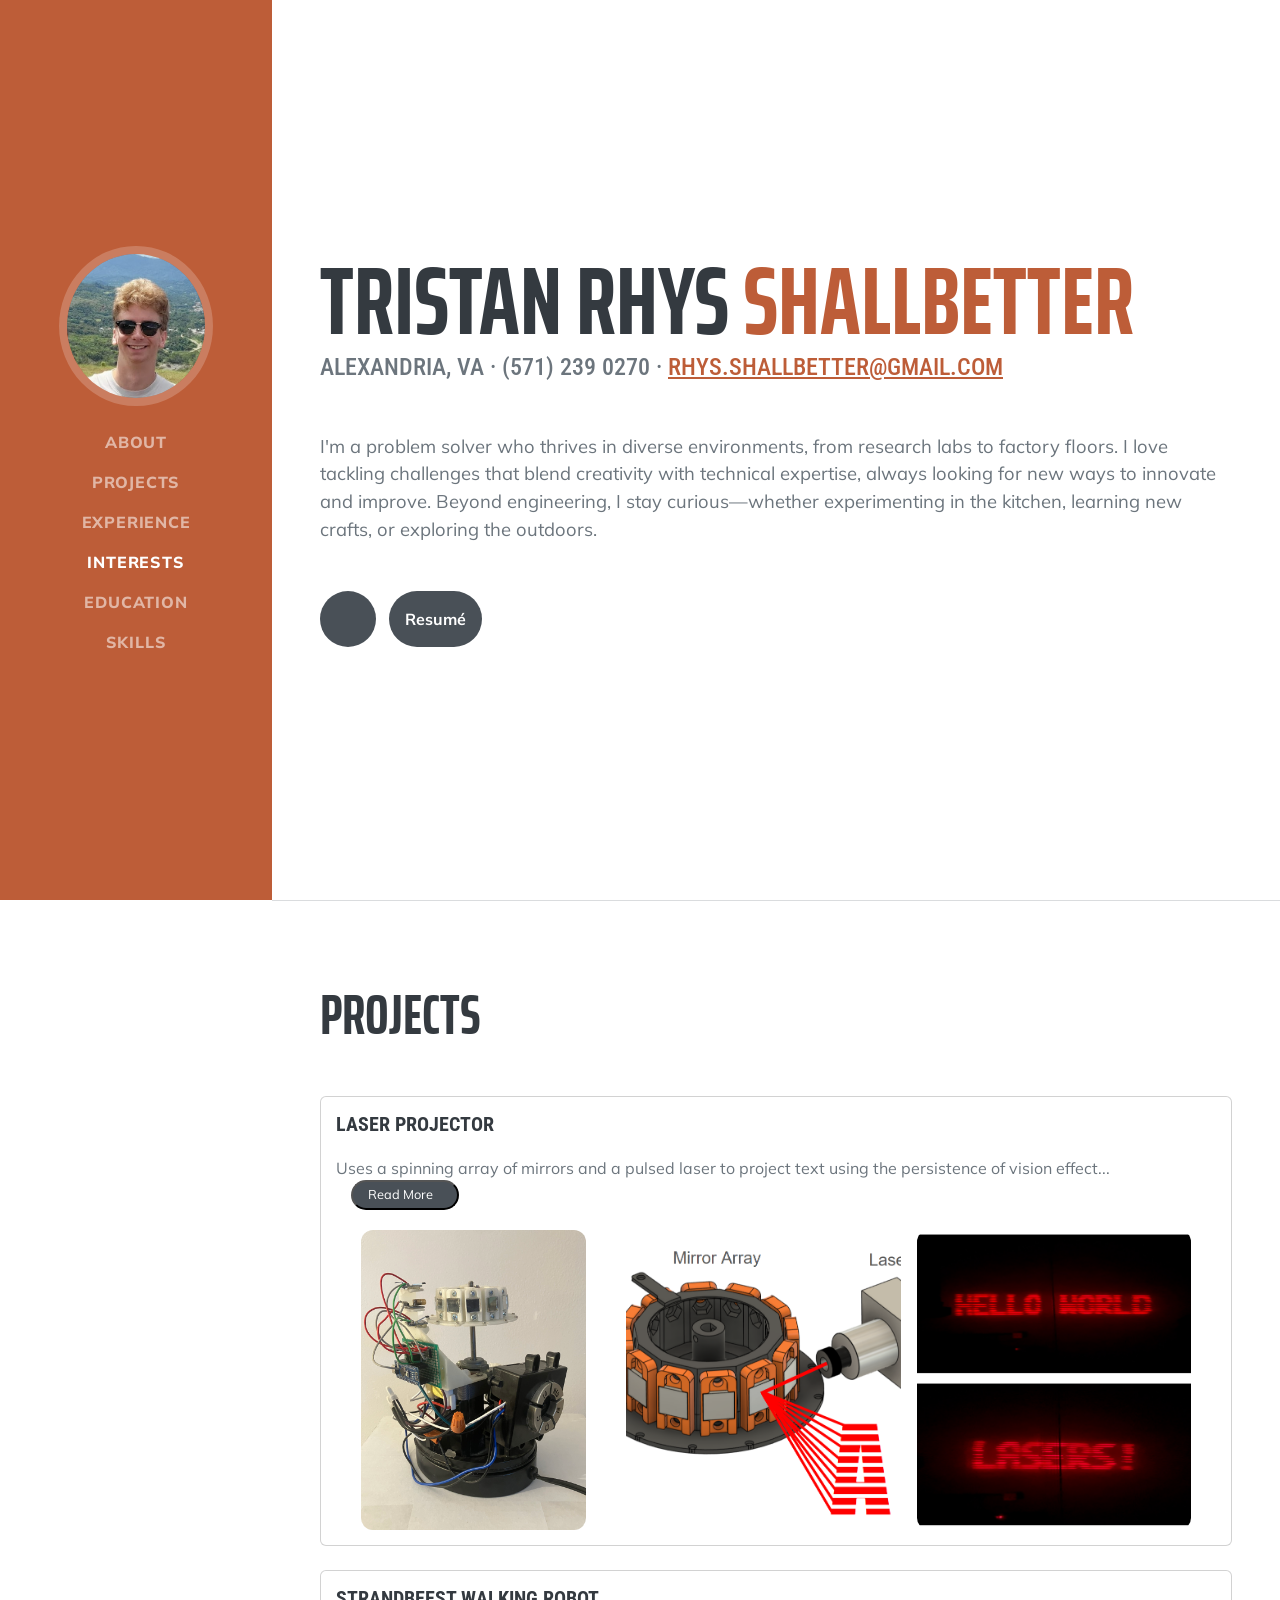
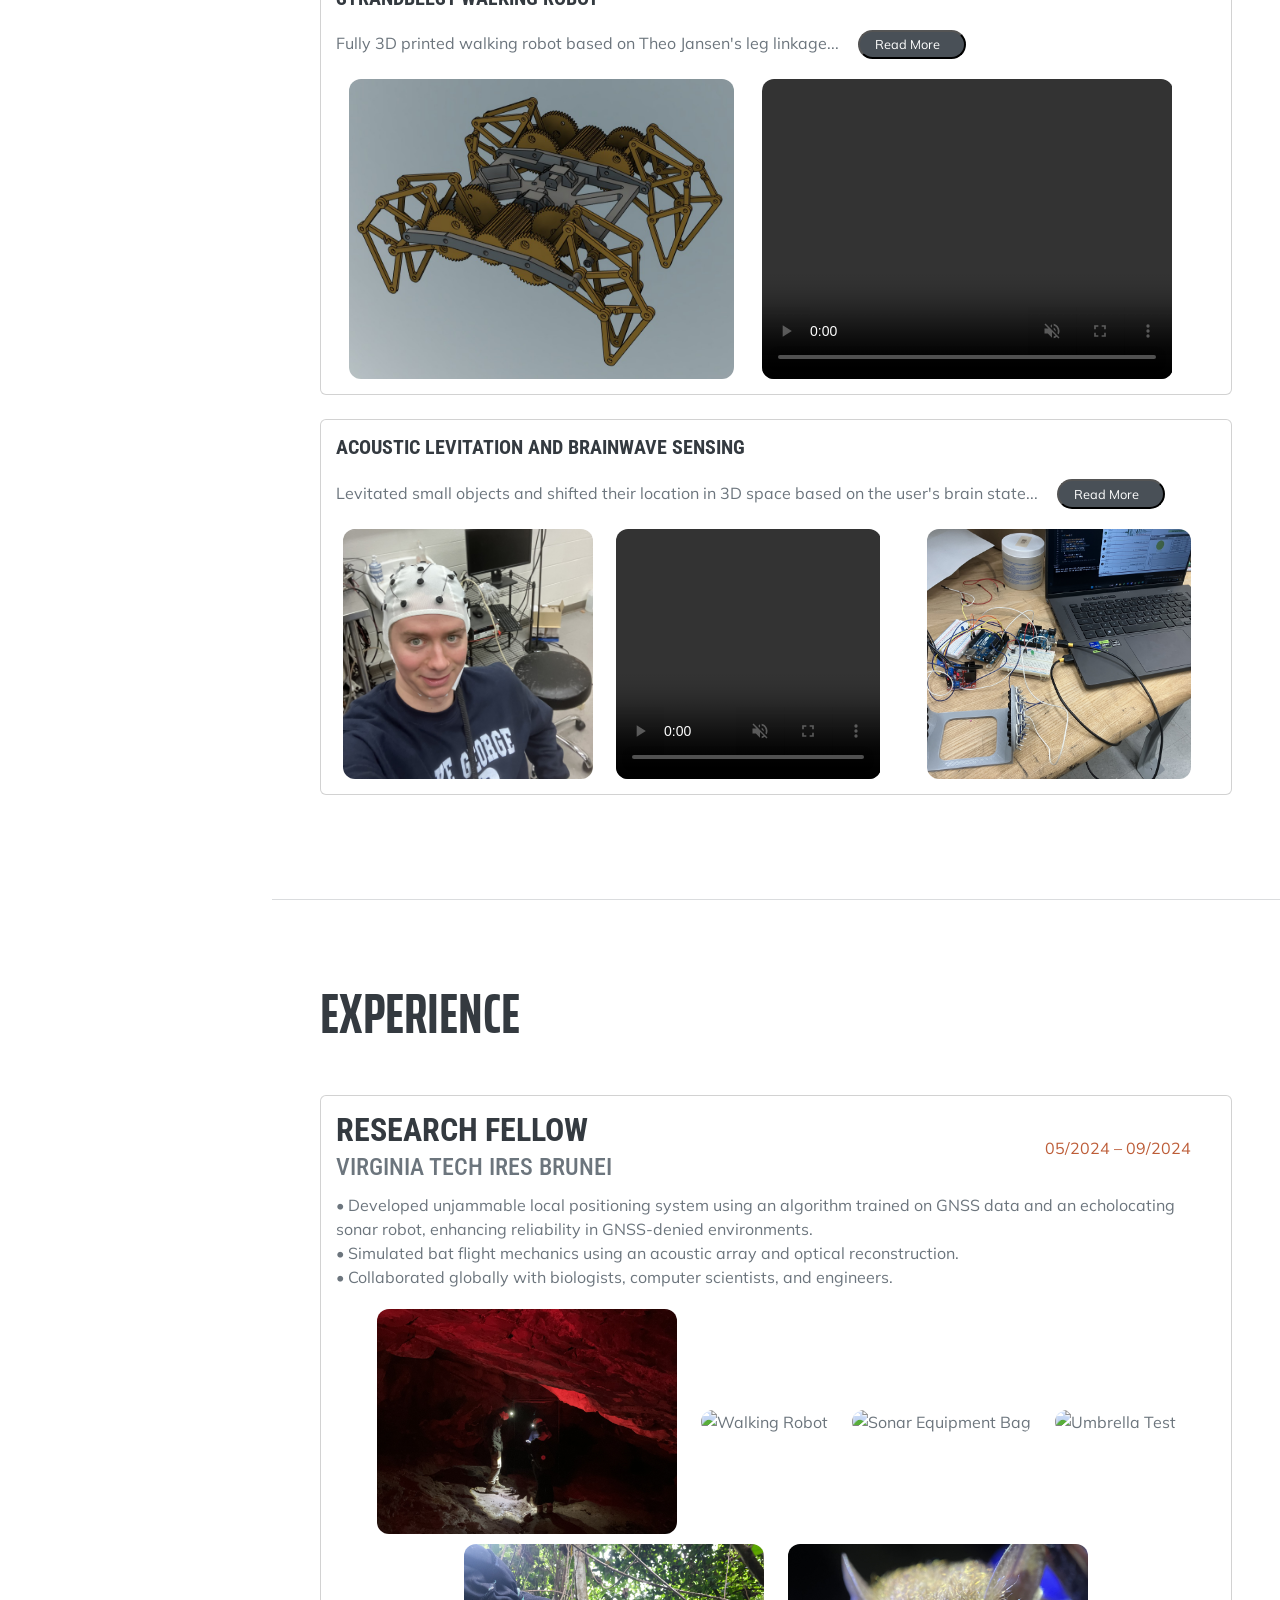
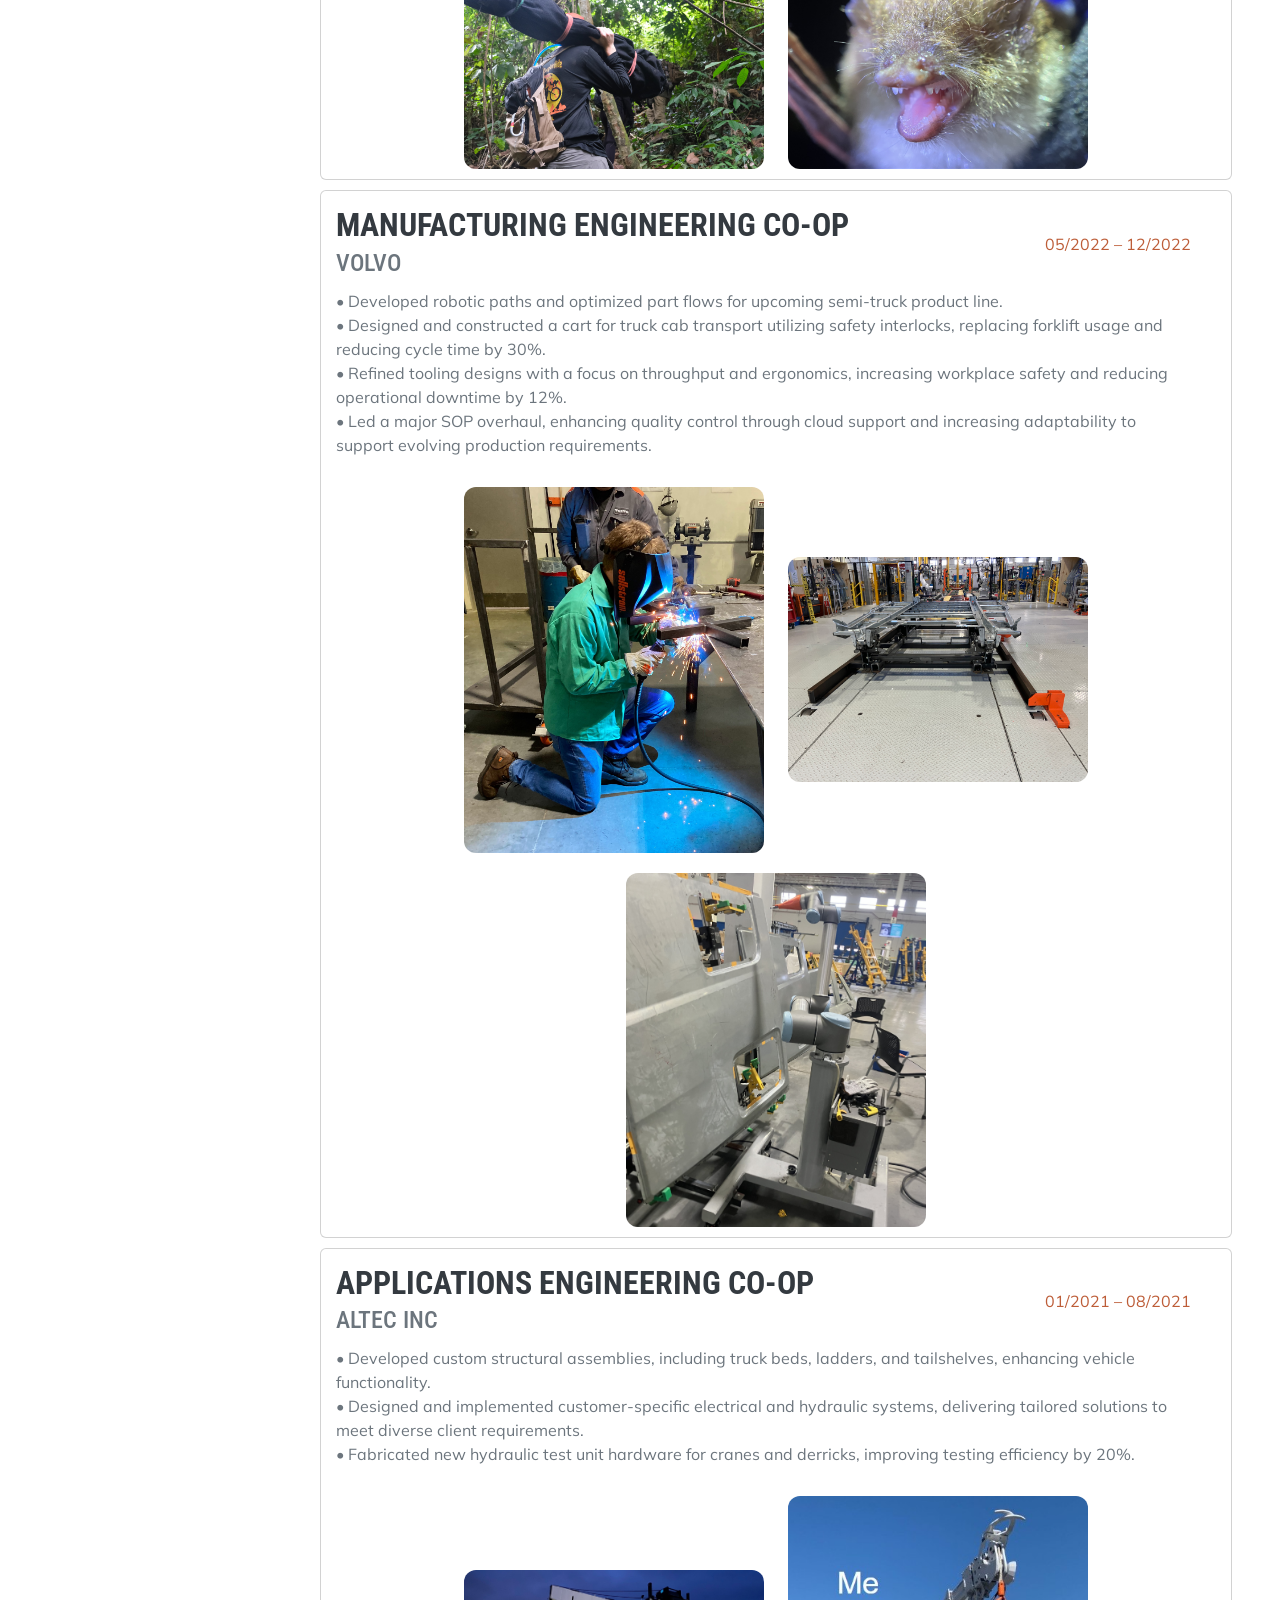
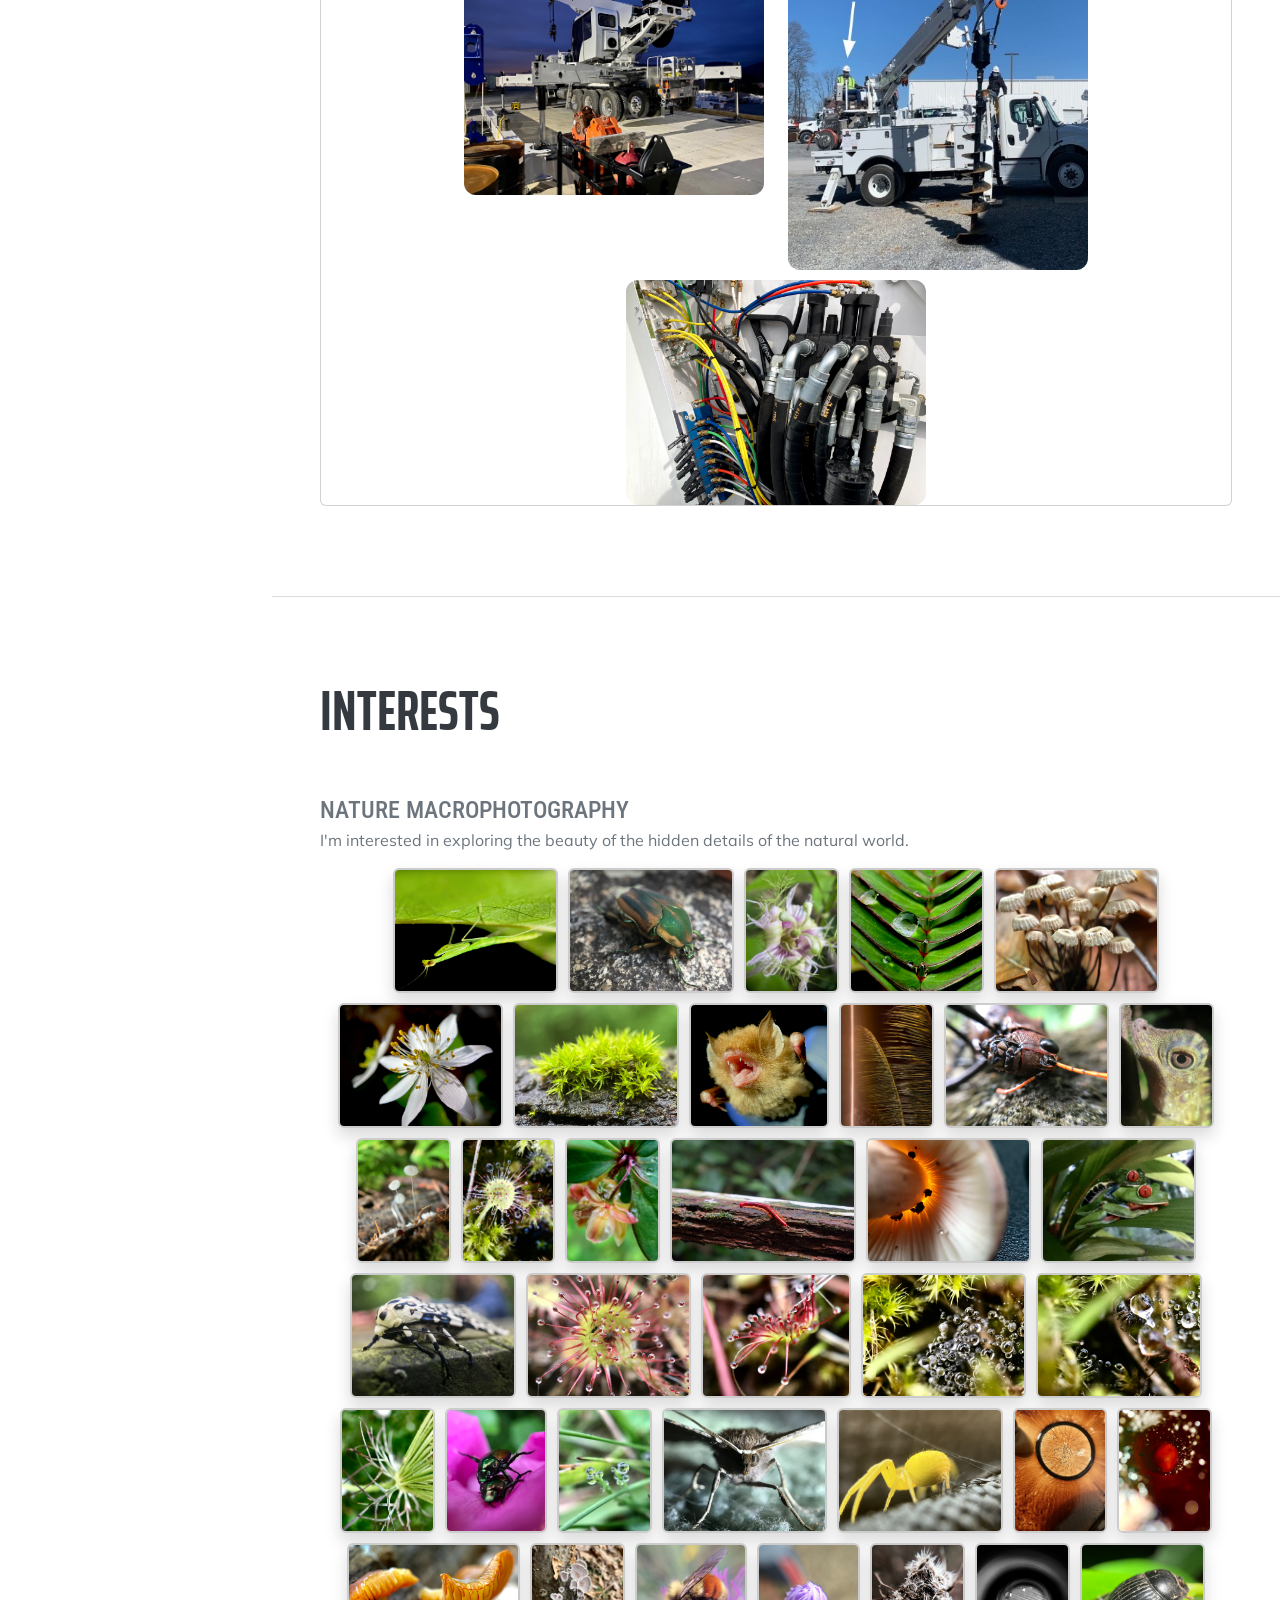
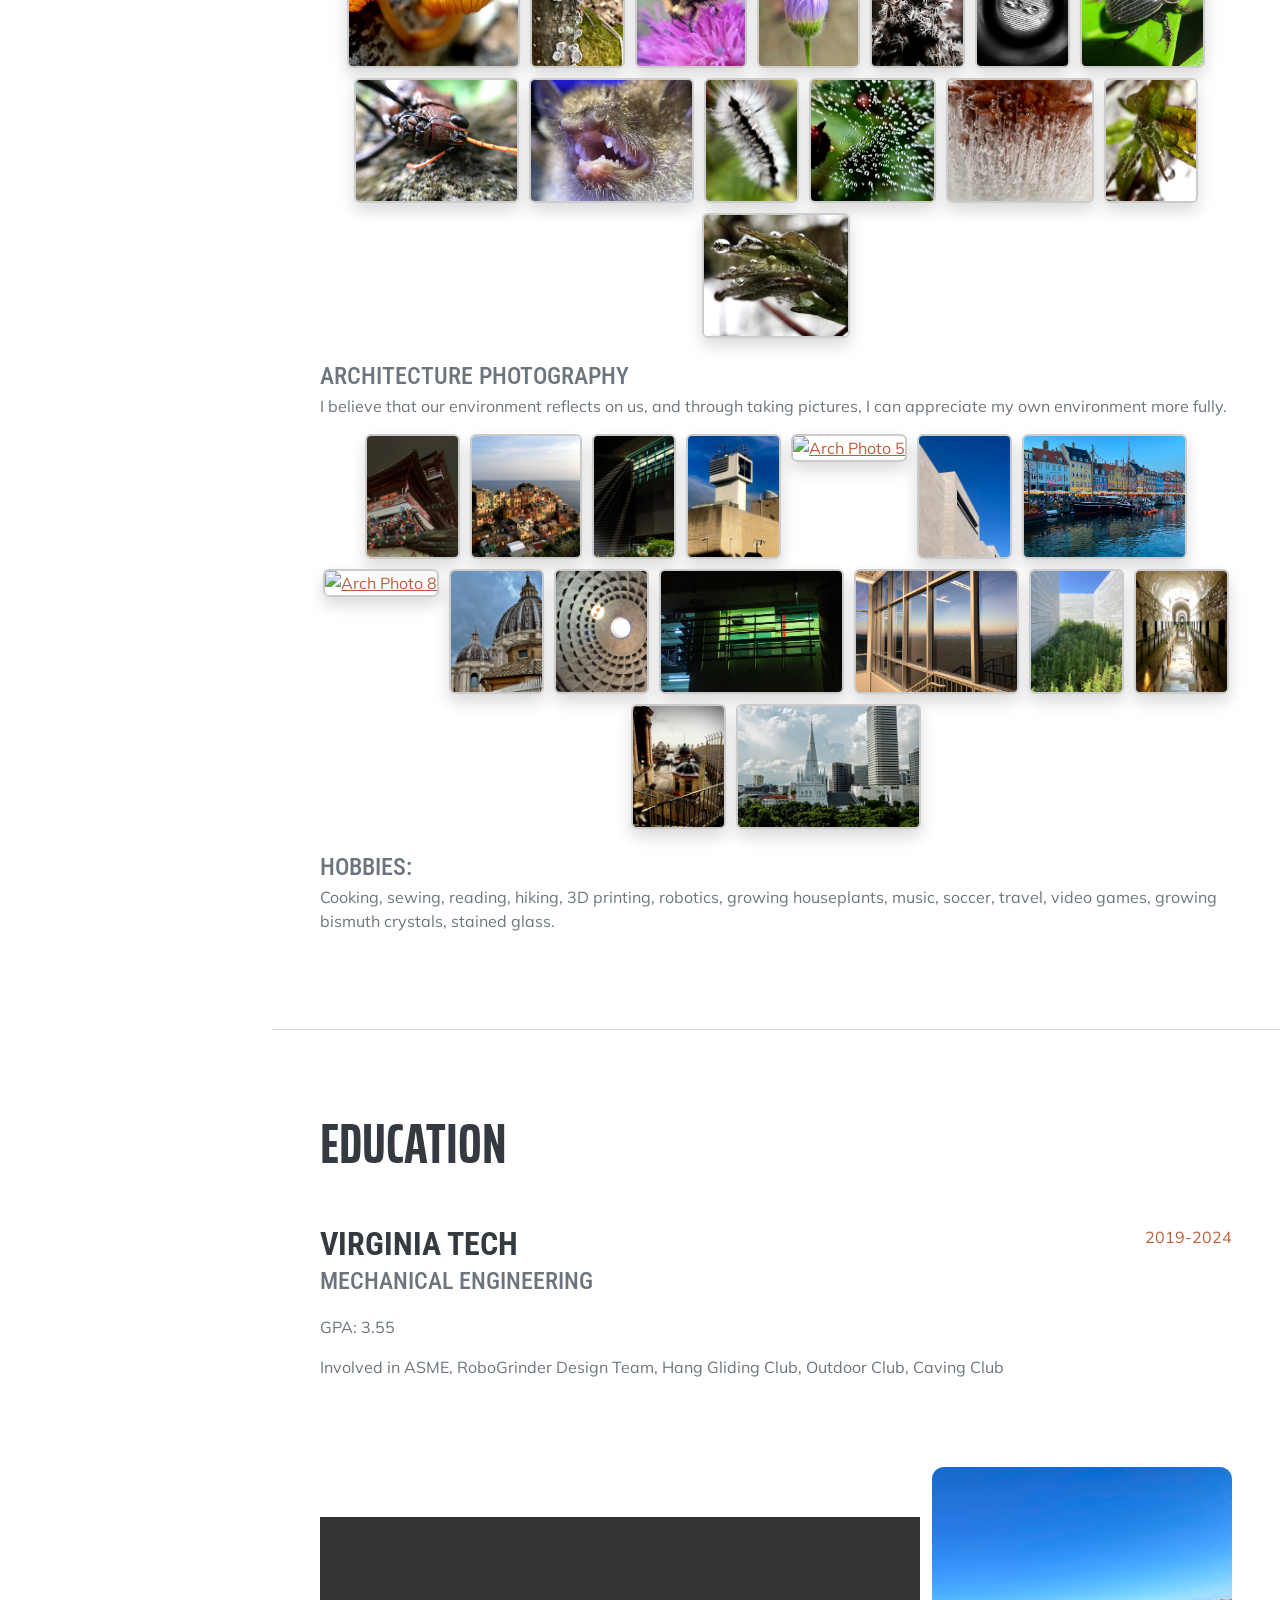
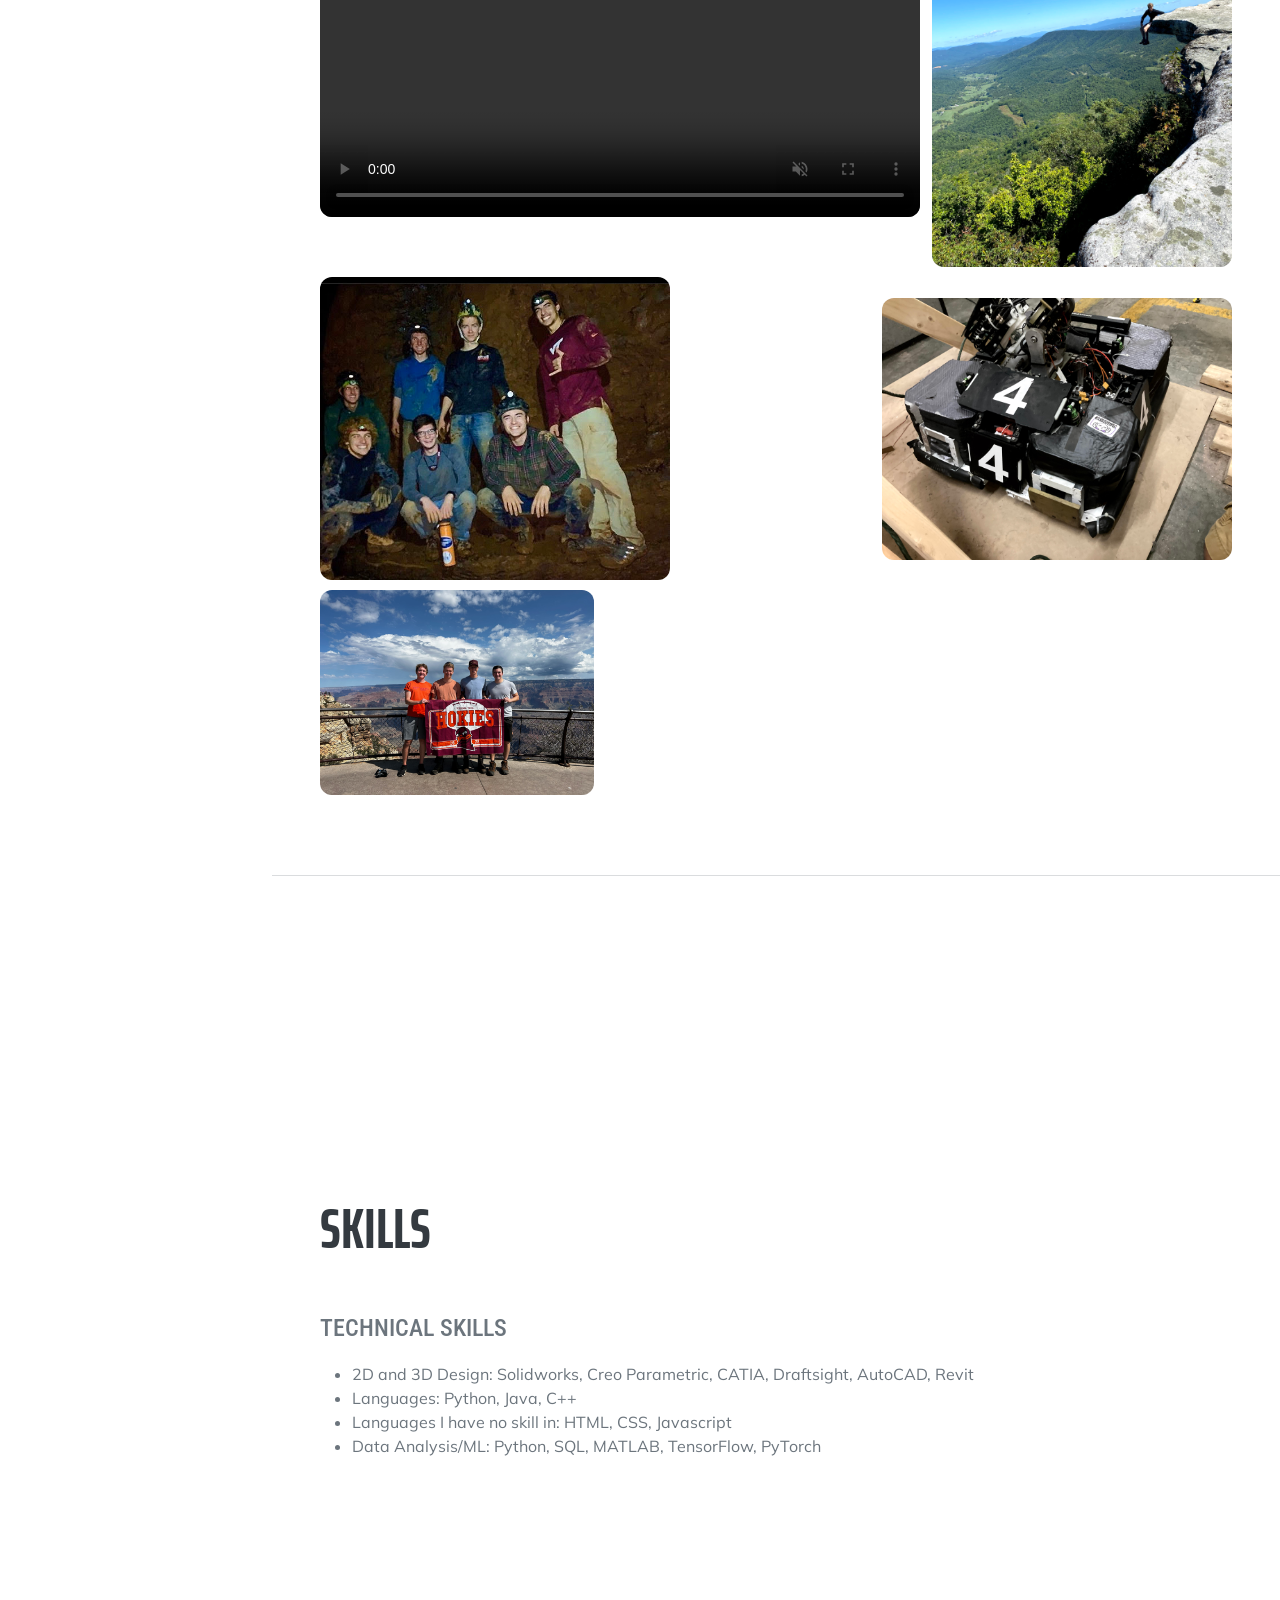
==== commit 378f07aa: "new about new photos at bottom, reorged interests below experience" ====
--- a/index.html
+++ b/index.html
@@ -32,8 +32,8 @@
                 <ul class="navbar-nav">
                     <li class="nav-item"><a class="nav-link js-scroll-trigger" href="#about">About</a></li>
                     <li class="nav-item"><a class="nav-link js-scroll-trigger" href="#projects">Projects</a></li>
+                    <li class="nav-item"><a class="nav-link js-scroll-trigger" href="#experience">Experience</a></li>
                     <li class="nav-item"><a class="nav-link js-scroll-trigger" href="#interests">Interests</a></li>
-                    <li class="nav-item"><a class="nav-link js-scroll-trigger" href="#experience">Experience</a></li>
                     <li class="nav-item"><a class="nav-link js-scroll-trigger" href="#education">Education</a></li>
                     <li class="nav-item"><a class="nav-link js-scroll-trigger" href="#skills">Skills</a></li>
                 </ul>
@@ -53,13 +53,15 @@
                         Alexandria, VA · (571) 239 0270 ·
                         <a href="mailto:your-email@example.com">rhys.shallbetter@gmail.com</a>
                     </div>
-                    <p class="lead mb-5">A collection of my work experience and projects over the years.</p>
+                    <p class="lead mb-5">I'm a problem solver who thrives in diverse environments, from research labs to factory floors. 
+                      I love tackling challenges that blend creativity with technical expertise, always looking for new ways to innovate and improve. 
+                      Beyond engineering, I stay curious—whether experimenting in the kitchen, learning new crafts, or exploring the outdoors.</p>
                     <div class="social-icons d-flex align-items-center">
                       <a class="social-icon me-2" href="https://www.linkedin.com/in/rhysshallbetter/">
                           <i class="fab fa-linkedin-in"></i>
                       </a>
                       <a href="assets/2025.01_Resume_Tristan_Shallbetter.pdf" target="_blank" class="resume-icon">
-                          Resume
+                          Resumé
                       </a>
                   </div>
                 </div>
@@ -227,6 +229,106 @@
             </section>
 
             
+
+            <hr class="m-0" />
+            <!-- Experience-->
+            <section class="resume-section" id="experience">
+                <div class="resume-section-content">
+                    <h2 class="mb-5">Experience</h2>
+                    <div class="card">
+                        <!-- Title and Date -->
+                        <div class="card-body d-flex justify-content-between align-items-center" style="padding-bottom: 0;">
+                            <div>
+                                <h3 class="mb-0" style="margin-bottom: 0;">Research Fellow</h3>
+                                <div class="subheading" style="margin-bottom: 0;">Virginia Tech IRES Brunei</div>
+                            </div>
+                            <div class="text-end">
+                                <span class="text-primary">05/2024 – 09/2024</span>
+                            </div>
+                        </div>
+                        <!-- Description -->
+                        <div class="card-body" style="padding-top: 0.25rem; padding-bottom: 0.5rem;">
+                            <p style="margin: 0.25rem 0;">
+                                • Developed unjammable local positioning system using an algorithm trained on GNSS data
+                                and an echolocating sonar robot, enhancing reliability in GNSS-denied environments.<br />
+                                • Simulated bat flight mechanics using an acoustic array and optical reconstruction.<br />
+                                • Collaborated globally with biologists, computer scientists, and engineers.
+                            </p>
+                        </div>
+                        <!-- Images, centered -->
+                        <div class="text-center" style="margin-top: 0.5rem;">
+                            <img src="assets/img/redcave.jpg" class="img-fluid" alt="Red Cave" style="width: 300px; height: auto; margin: 0 10px;">
+                            <img src="assets/img/walking.jpg" class="img-fluid" alt="Walking Robot" style="width: 300px; height: auto; margin: 0 10px;">
+                            <img src="assets/img/bag.jpg" class="img-fluid" alt="Sonar Equipment Bag" style="width: 300px; height: auto; margin: 0 10px;">
+                            <img src="assets/img/umbrella.jpg" class="img-fluid" alt="Umbrella Test" style="width: 300px; height: auto; margin: 0 10px;">
+                            <img src="assets/img/trap.JPG" class="img-fluid" alt="harp trap" style="width: 300px; height: auto; margin: 0 10px;">
+                            <img src="assets/img/bat.jpg" class="img-fluid" alt=" bat" style="width: 300px; height: auto; margin: 10px 10px;">
+
+                        </div>
+                    </div>
+                    
+                    
+                    <div class="card">
+                        <!-- Title and Date -->
+                        <div class="card-body d-flex justify-content-between align-items-center" style="padding-bottom: 0;">
+                            <div>
+                                <h3 class="mb-0" style="margin-bottom: 0;">Manufacturing Engineering Co-op</h3>
+                                <div class="subheading" style="margin-bottom: 0;">Volvo</div>
+                            </div>
+                            <div class="text-end">
+                                <span class="text-primary">05/2022 – 12/2022</span>
+                            </div>
+                        </div>
+                        <!-- Description -->
+                        <div class="card-body" style="padding-top: 0.25rem; padding-bottom: 0.5rem;">
+                            <p style="margin: 0.25rem 0;">
+                                • Developed robotic paths and optimized part flows for upcoming semi-truck product line.<br />
+                                • Designed and constructed a cart for truck cab transport utilizing safety interlocks, replacing forklift usage and reducing cycle time by 30%.<br />
+                                • Refined tooling designs with a focus on throughput and ergonomics, increasing workplace safety and reducing operational downtime by 12%.<br />
+                                • Led a major SOP overhaul, enhancing quality control through cloud support and increasing adaptability to support evolving production requirements.
+                            </p>
+                        </div>
+                        <!-- Images, centered -->
+                        <div class="text-center" style="margin-top: 0.5rem;">
+                            <img src="assets/img/welding.jpg" class="img-fluid" alt="Welding Robot" style="width: 300px; height: auto; margin: 10px 10px;">
+                            <img src="assets/img/cart.jpg" class="img-fluid" alt="Truck Cab" style="width: 300px; height: auto; margin: 0 10px;">
+                            <img src="assets/img/cobot.jpg" class="img-fluid" alt="Collaborative Robot" style="width: 300px; height: auto; margin: 10px 10px;">
+                        </div>
+                    </div>
+                    
+                
+                    <div class="card">
+                        <!-- Title and Date -->
+                        <div class="card-body d-flex justify-content-between align-items-center" style="padding-bottom: 0;">
+                            <div>
+                                <h3 class="mb-0" style="margin-bottom: 0;">Applications Engineering Co-op</h3>
+                                <div class="subheading" style="margin-bottom: 0;">Altec Inc</div>
+                            </div>
+                            <div class="text-end">
+                                <span class="text-primary">01/2021 – 08/2021</span>
+                            </div>
+                        </div>
+                        <!-- Description -->
+                        <div class="card-body" style="padding-top: 0.25rem; padding-bottom: 0.5rem;">
+                            <p style="margin: 0.25rem 0;">
+                                • Developed custom structural assemblies, including truck beds, ladders, and tailshelves, enhancing vehicle functionality.<br />
+                                • Designed and implemented customer-specific electrical and hydraulic systems, delivering tailored solutions to meet diverse client requirements.<br />
+                                • Fabricated new hydraulic test unit hardware for cranes and derricks, improving testing efficiency by 20%.
+                            </p>
+                        </div>
+                        <!-- Images, centered -->
+                        <div class="text-center" style="margin-top: 0.5rem;">
+                            <img src="assets/img/samson.jpg" class="img-fluid" alt="Samson" style="width: 300px; height: auto; margin: 0 10px;">
+                            <img src="assets/img/IMG_3974.jpg" class="img-fluid" alt="hoses" style="width: 300px; height: auto; margin: 10px 10px;">
+                            <img src="assets/img/hoses.jpg" class="img-fluid" alt="Project Image" style="width: 300px; height: auto; margin: 0 10px;">
+                        </div>
+                    </div>
+                    
+                    
+                </div>
+
+            </section>
+
             <hr class="m-0" />
             <!-- Interests-->
 
@@ -241,10 +343,8 @@
                         <div class="gallery">
                             <a href="#macro1"><img src="assets/macro gallery/1.jpg" alt="Macro Photo 1" class="img-fluid rounded shadow"></a>
                             <a href="#macro2"><img src="assets/macro gallery/2.jpg" alt="Macro Photo 2" class="img-fluid rounded shadow"></a>
-                            <a href="#macro3"><img src="assets/macro gallery/3.jpg" alt="Macro Photo 3" class="img-fluid rounded shadow"></a>
                             <a href="#macro4"><img src="assets/macro gallery/4.jpg" alt="Macro Photo 4" class="img-fluid rounded shadow"></a>
                             <a href="#macro5"><img src="assets/macro gallery/5.jpg" alt="Macro Photo 5" class="img-fluid rounded shadow"></a>
-                            <a href="#macro6"><img src="assets/macro gallery/6.jpg" alt="Macro Photo 6" class="img-fluid rounded shadow"></a>
                             <a href="#macro7"><img src="assets/macro gallery/7.jpg" alt="Macro Photo 7" class="img-fluid rounded shadow"></a>
                             <a href="#macro8"><img src="assets/macro gallery/8.jpg" alt="Macro Photo 8" class="img-fluid rounded shadow"></a>
                             <a href="#macro9"><img src="assets/macro gallery/9.jpg" alt="Macro Photo 9" class="img-fluid rounded shadow"></a>
@@ -296,43 +396,33 @@
                           <div id="macro2" class="lightbox">
                             <a href="#" class="close">&times;</a>
                             <img src="assets/macro gallery/2.jpg" alt="Macro Photo 2">
-                            <a href="#macro3" class="next">Next &rarr;</a>
+                            <a href="#macro4" class="next">Next &rarr;</a>
                             <a href="#macro1" class="prev">&larr; Prev</a>
                           </div>
                           
-                          <div id="macro3" class="lightbox">
-                            <a href="#" class="close">&times;</a>
-                            <img src="assets/macro gallery/3.jpg" alt="Macro Photo 3">
-                            <a href="#macro4" class="next">Next &rarr;</a>
-                            <a href="#macro2" class="prev">&larr; Prev</a>
-                          </div>
+
                           
                           <div id="macro4" class="lightbox">
                             <a href="#" class="close">&times;</a>
                             <img src="assets/macro gallery/4.jpg" alt="Macro Photo 4">
                             <a href="#macro5" class="next">Next &rarr;</a>
-                            <a href="#macro3" class="prev">&larr; Prev</a>
+                            <a href="#macro2" class="prev">&larr; Prev</a>
                           </div>
                           
                           <div id="macro5" class="lightbox">
                             <a href="#" class="close">&times;</a>
                             <img src="assets/macro gallery/5.jpg" alt="Macro Photo 5">
-                            <a href="#macro6" class="next">Next &rarr;</a>
+                            <a href="#macro7" class="next">Next &rarr;</a>
                             <a href="#macro4" class="prev">&larr; Prev</a>
                           </div>
                           
-                          <div id="macro6" class="lightbox">
-                            <a href="#" class="close">&times;</a>
-                            <img src="assets/macro gallery/6.jpg" alt="Macro Photo 6">
-                            <a href="#macro7" class="next">Next &rarr;</a>
-                            <a href="#macro5" class="prev">&larr; Prev</a>
-                          </div>
+
                           
                           <div id="macro7" class="lightbox">
                             <a href="#" class="close">&times;</a>
                             <img src="assets/macro gallery/7.jpg" alt="Macro Photo 7">
                             <a href="#macro8" class="next">Next &rarr;</a>
-                            <a href="#macro6" class="prev">&larr; Prev</a>
+                            <a href="#macro5" class="prev">&larr; Prev</a>
                           </div>
                           
                           <div id="macro8" class="lightbox">
@@ -727,108 +817,12 @@
                 </div>
     <!-- #endregion -->
             <div class="subheading" style="margin-top: 20px;"> Hobbies:</div>
-            <p>  Cooking, sewing, reading, hiking, 3D printing, robotics, growing houseplants, music, soccer, travel, video games, growing bismuth crystals. </p>
+            <p>  Cooking, sewing, reading, hiking, 3D printing, robotics, growing houseplants, music, soccer, travel, video games, growing bismuth crystals, stained glass. </p>
               
           
             </section>
-            <hr class="m-0" />
-            <!-- Experience-->
-            <section class="resume-section" id="experience">
-                <div class="resume-section-content">
-                    <h2 class="mb-5">Experience</h2>
-                    <div class="card">
-                        <!-- Title and Date -->
-                        <div class="card-body d-flex justify-content-between align-items-center" style="padding-bottom: 0;">
-                            <div>
-                                <h3 class="mb-0" style="margin-bottom: 0;">Research Fellow</h3>
-                                <div class="subheading" style="margin-bottom: 0;">Virginia Tech IRES Brunei</div>
-                            </div>
-                            <div class="text-end">
-                                <span class="text-primary">05/2024 – 09/2024</span>
-                            </div>
-                        </div>
-                        <!-- Description -->
-                        <div class="card-body" style="padding-top: 0.25rem; padding-bottom: 0.5rem;">
-                            <p style="margin: 0.25rem 0;">
-                                • Developed unjammable local positioning system using an algorithm trained on GNSS data
-                                and an echolocating sonar robot, enhancing reliability in GNSS-denied environments.<br />
-                                • Simulated bat flight mechanics using an acoustic array and optical reconstruction.<br />
-                                • Collaborated globally with biologists, computer scientists, and engineers.
-                            </p>
-                        </div>
-                        <!-- Images, centered -->
-                        <div class="text-center" style="margin-top: 0.5rem;">
-                            <img src="assets/img/redcave.jpg" class="img-fluid" alt="Red Cave" style="width: 300px; height: auto; margin: 0 10px;">
-                            <img src="assets/img/walking.jpg" class="img-fluid" alt="Walking Robot" style="width: 300px; height: auto; margin: 0 10px;">
-                            <img src="assets/img/bag.jpg" class="img-fluid" alt="Sonar Equipment Bag" style="width: 300px; height: auto; margin: 0 10px;">
-                            <img src="assets/img/umbrella.jpg" class="img-fluid" alt="Umbrella Test" style="width: 300px; height: auto; margin: 0 10px;">
-                            <img src="assets/img/trap.JPG" class="img-fluid" alt="harp trap" style="width: 300px; height: auto; margin: 0 10px;">
-                            <img src="assets/img/bat.jpg" class="img-fluid" alt=" bat" style="width: 300px; height: auto; margin: 10px 10px;">
-
-                        </div>
-                    </div>
-                    
-                    
-                    <div class="card">
-                        <!-- Title and Date -->
-                        <div class="card-body d-flex justify-content-between align-items-center" style="padding-bottom: 0;">
-                            <div>
-                                <h3 class="mb-0" style="margin-bottom: 0;">Manufacturing Engineering Co-op</h3>
-                                <div class="subheading" style="margin-bottom: 0;">Volvo</div>
-                            </div>
-                            <div class="text-end">
-                                <span class="text-primary">05/2022 – 12/2022</span>
-                            </div>
-                        </div>
-                        <!-- Description -->
-                        <div class="card-body" style="padding-top: 0.25rem; padding-bottom: 0.5rem;">
-                            <p style="margin: 0.25rem 0;">
-                                • Developed robotic paths and optimized part flows for upcoming semi-truck product line.<br />
-                                • Designed and constructed a cart for truck cab transport utilizing safety interlocks, replacing forklift usage and reducing cycle time by 30%.<br />
-                                • Refined tooling designs with a focus on throughput and ergonomics, increasing workplace safety and reducing operational downtime by 12%.<br />
-                                • Led a major SOP overhaul, enhancing quality control through cloud support and increasing adaptability to support evolving production requirements.
-                            </p>
-                        </div>
-                        <!-- Images, centered -->
-                        <div class="text-center" style="margin-top: 0.5rem;">
-                            <img src="assets/img/welding.jpg" class="img-fluid" alt="Welding Robot" style="width: 300px; height: auto; margin: 10px 10px;">
-                            <img src="assets/img/cart.jpg" class="img-fluid" alt="Truck Cab" style="width: 300px; height: auto; margin: 0 10px;">
-                            <img src="assets/img/cobot.jpg" class="img-fluid" alt="Collaborative Robot" style="width: 300px; height: auto; margin: 10px 10px;">
-                        </div>
-                    </div>
-                    
-                
-                    <div class="card">
-                        <!-- Title and Date -->
-                        <div class="card-body d-flex justify-content-between align-items-center" style="padding-bottom: 0;">
-                            <div>
-                                <h3 class="mb-0" style="margin-bottom: 0;">Applications Engineering Co-op</h3>
-                                <div class="subheading" style="margin-bottom: 0;">Altec Inc</div>
-                            </div>
-                            <div class="text-end">
-                                <span class="text-primary">01/2021 – 08/2021</span>
-                            </div>
-                        </div>
-                        <!-- Description -->
-                        <div class="card-body" style="padding-top: 0.25rem; padding-bottom: 0.5rem;">
-                            <p style="margin: 0.25rem 0;">
-                                • Developed custom structural assemblies, including truck beds, ladders, and tailshelves, enhancing vehicle functionality.<br />
-                                • Designed and implemented customer-specific electrical and hydraulic systems, delivering tailored solutions to meet diverse client requirements.<br />
-                                • Fabricated new hydraulic test unit hardware for cranes and derricks, improving testing efficiency by 20%.
-                            </p>
-                        </div>
-                        <!-- Images, centered -->
-                        <div class="text-center" style="margin-top: 0.5rem;">
-                            <img src="assets/img/samson.jpg" class="img-fluid" alt="Samson" style="width: 300px; height: auto; margin: 0 10px;">
-                            <img src="assets/img/IMG_3974.jpg" class="img-fluid" alt="hoses" style="width: 300px; height: auto; margin: 10px 10px;">
-                            <img src="assets/img/hoses.jpg" class="img-fluid" alt="Project Image" style="width: 300px; height: auto; margin: 0 10px;">
-                        </div>
-                    </div>
-                    
-                    
-                </div>
-
-            </section>
+
+
             <hr class="m-0" />
             <!-- Education-->
             <section class="resume-section" id="education">
@@ -843,15 +837,15 @@
                         </div>
                         <div class="flex-shrink-0"><span class="text-primary">2019-2024</span></div>
                     </div>
-                    <video class="card-img-top" controls muted style="width: 600px; height: auto;">
+                    <div class="d-flex flex-wrap justify-content-between align-items-center" style="gap: 10px;">
+                      <video class="card-img-top" controls muted style="width: 600px; height: auto;">
                         <source src="assets/videos/hang.mp4" type="video/mp4">
-                    </video>
-                    <div class="d-flex justify-content-between"></div>
-                        <img src="assets/img/cave.jpg" class="img-fluid" alt="Laser Projector" style="max-width: 48%; width: 300px; height: auto;">
-                        <img src="assets/img/IMG_4391.jpg" class="img-fluid" alt="Laser Projector" style="max-width: 48%; width: 300px; height: auto;">
-                        <img src="assets/img/mcafee1.jpg" class="img-fluid" alt="Laser Projector" style="max-width: 48%; width: 300px; height: auto;">
-                        
-                    </div>      
+                      </video>
+                      
+                      <img src="assets/img/mcafee1.jpg" class="img-fluid" alt="Laser Projector" style="max-width: 48%; width: 300px; height: auto;">
+                      <img src="assets/img/cave.jpg" class="img-fluid" alt="Laser Projector" style="max-width: 48%; width: 350px; height: auto;">
+                      <img src="assets/img/IMG_4391.jpg" class="img-fluid" alt="Laser Projector" style="max-width: 48%; width: 350px; height: auto;">
+                      <img src="assets/img/canyon flag.jpg" class="img-fluid" alt="Laser Projector" style="max-width: 30%; width: 350px; height: auto;">
                     </div>
 
                 </div>
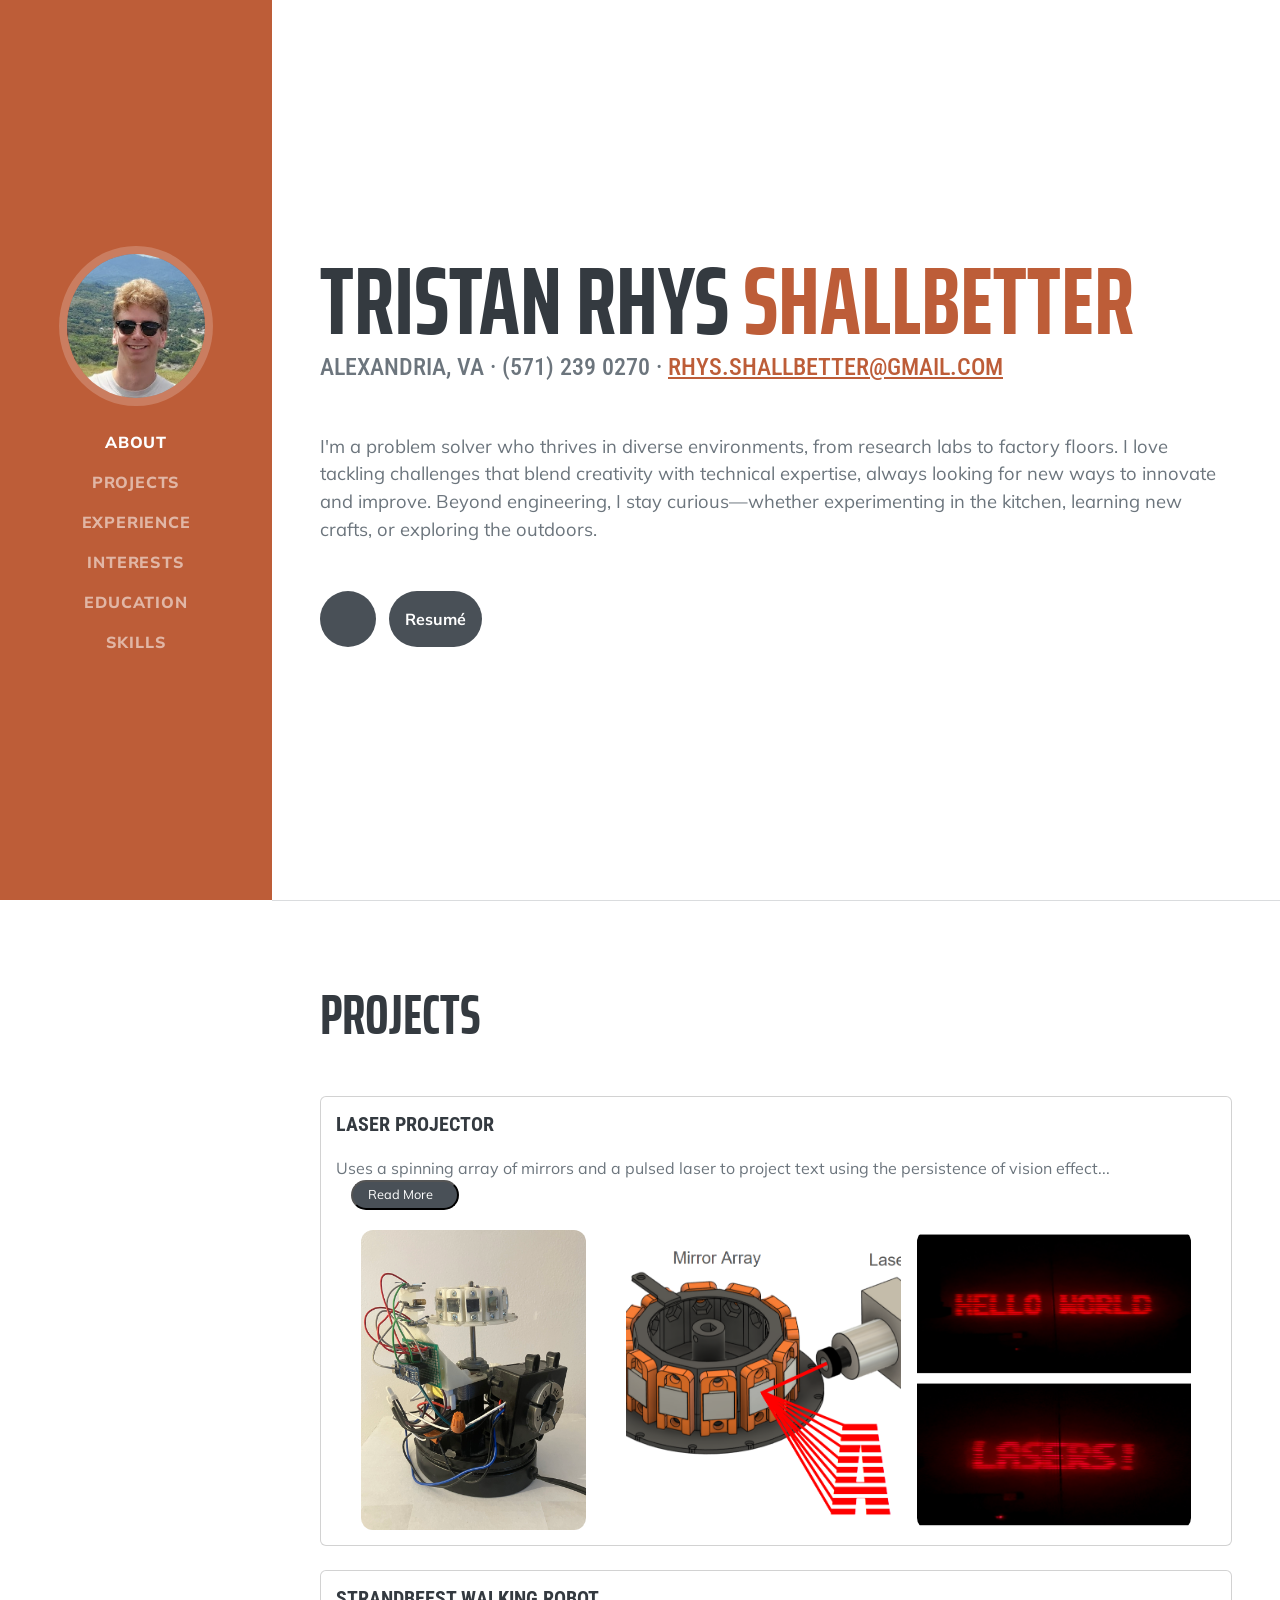
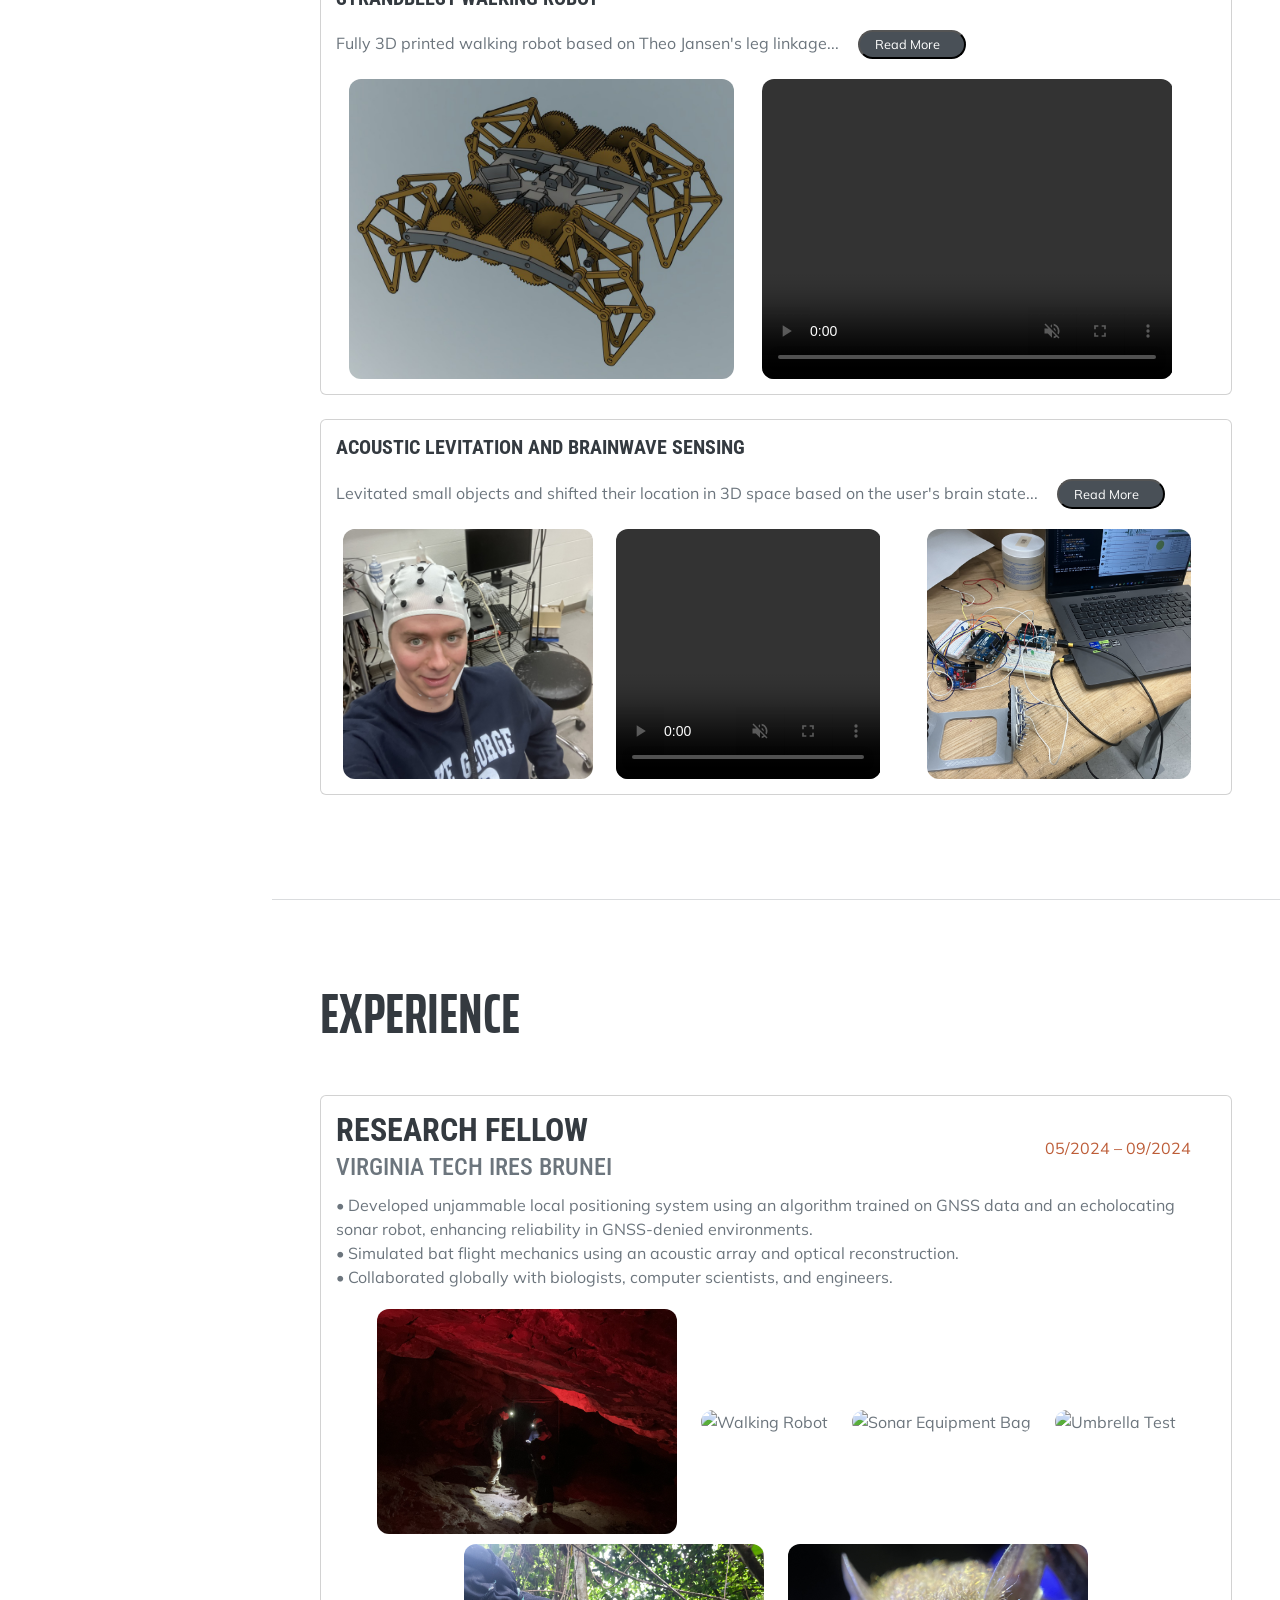
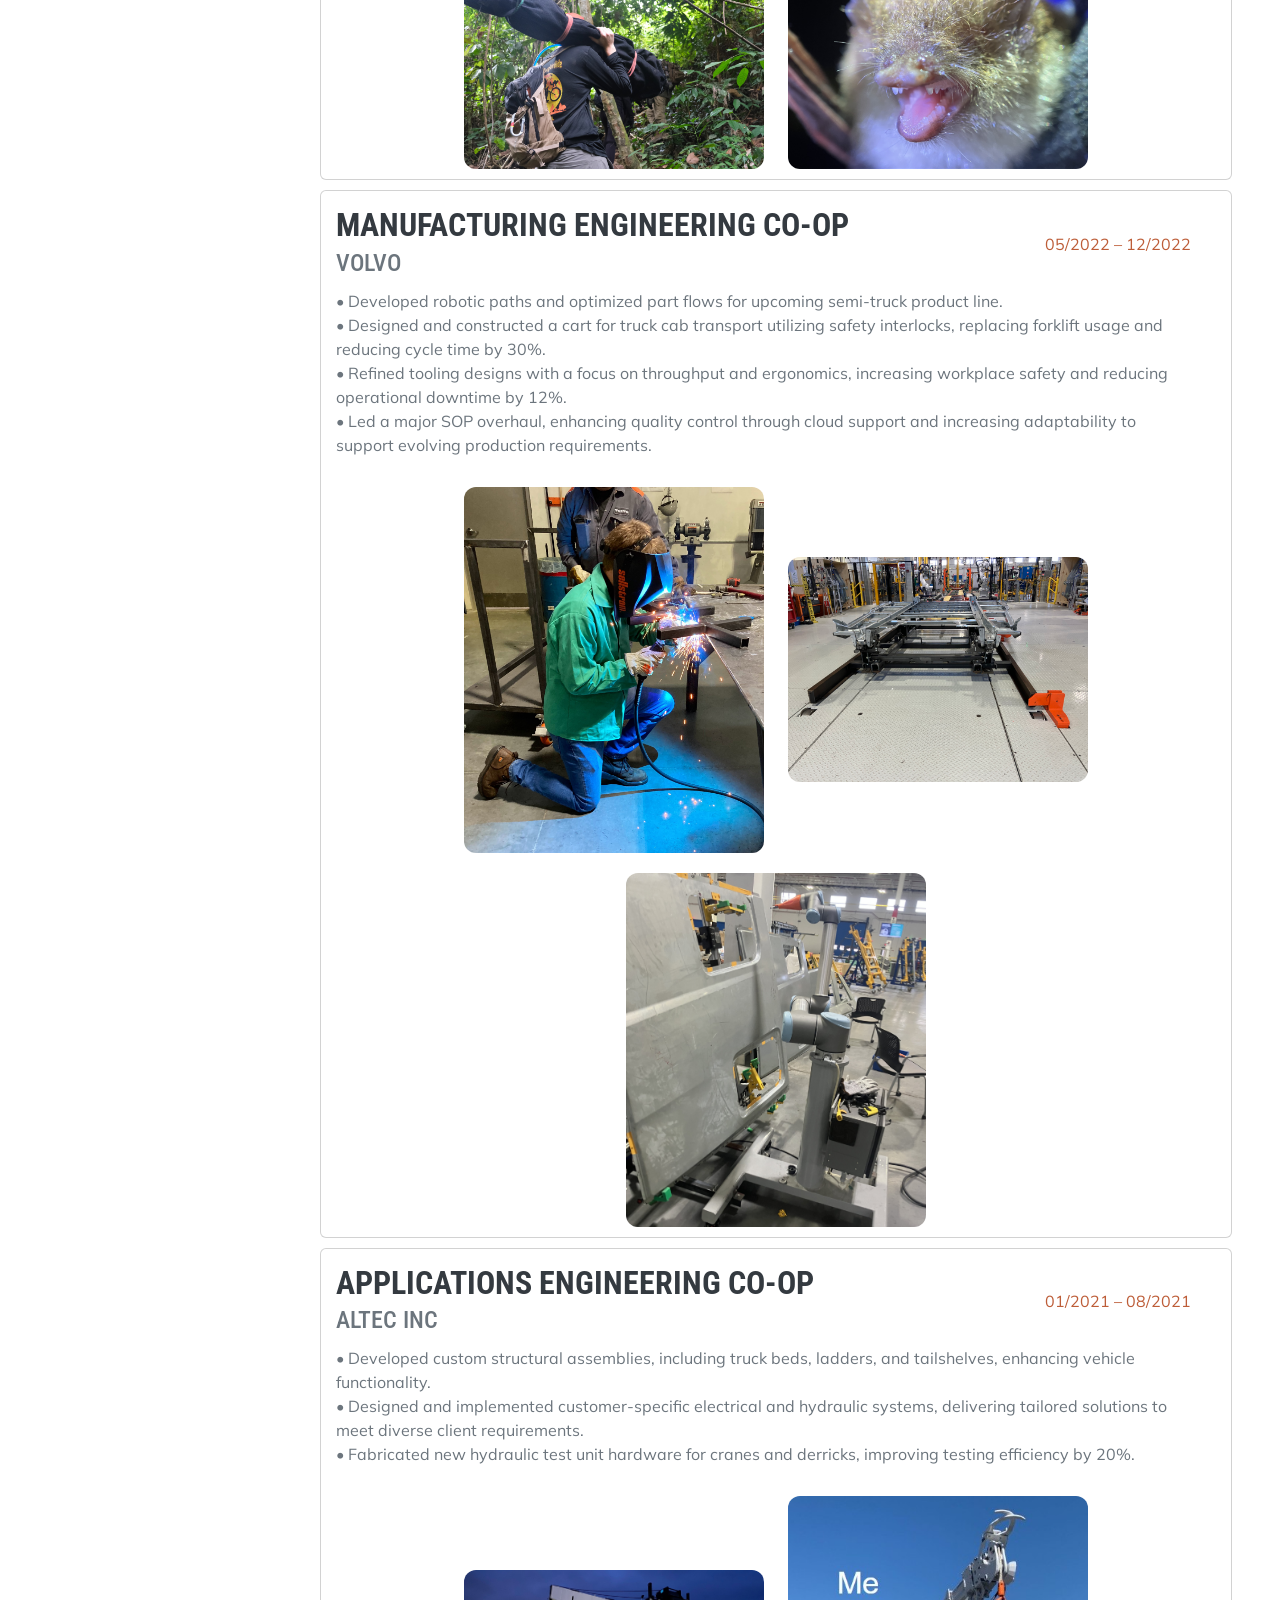
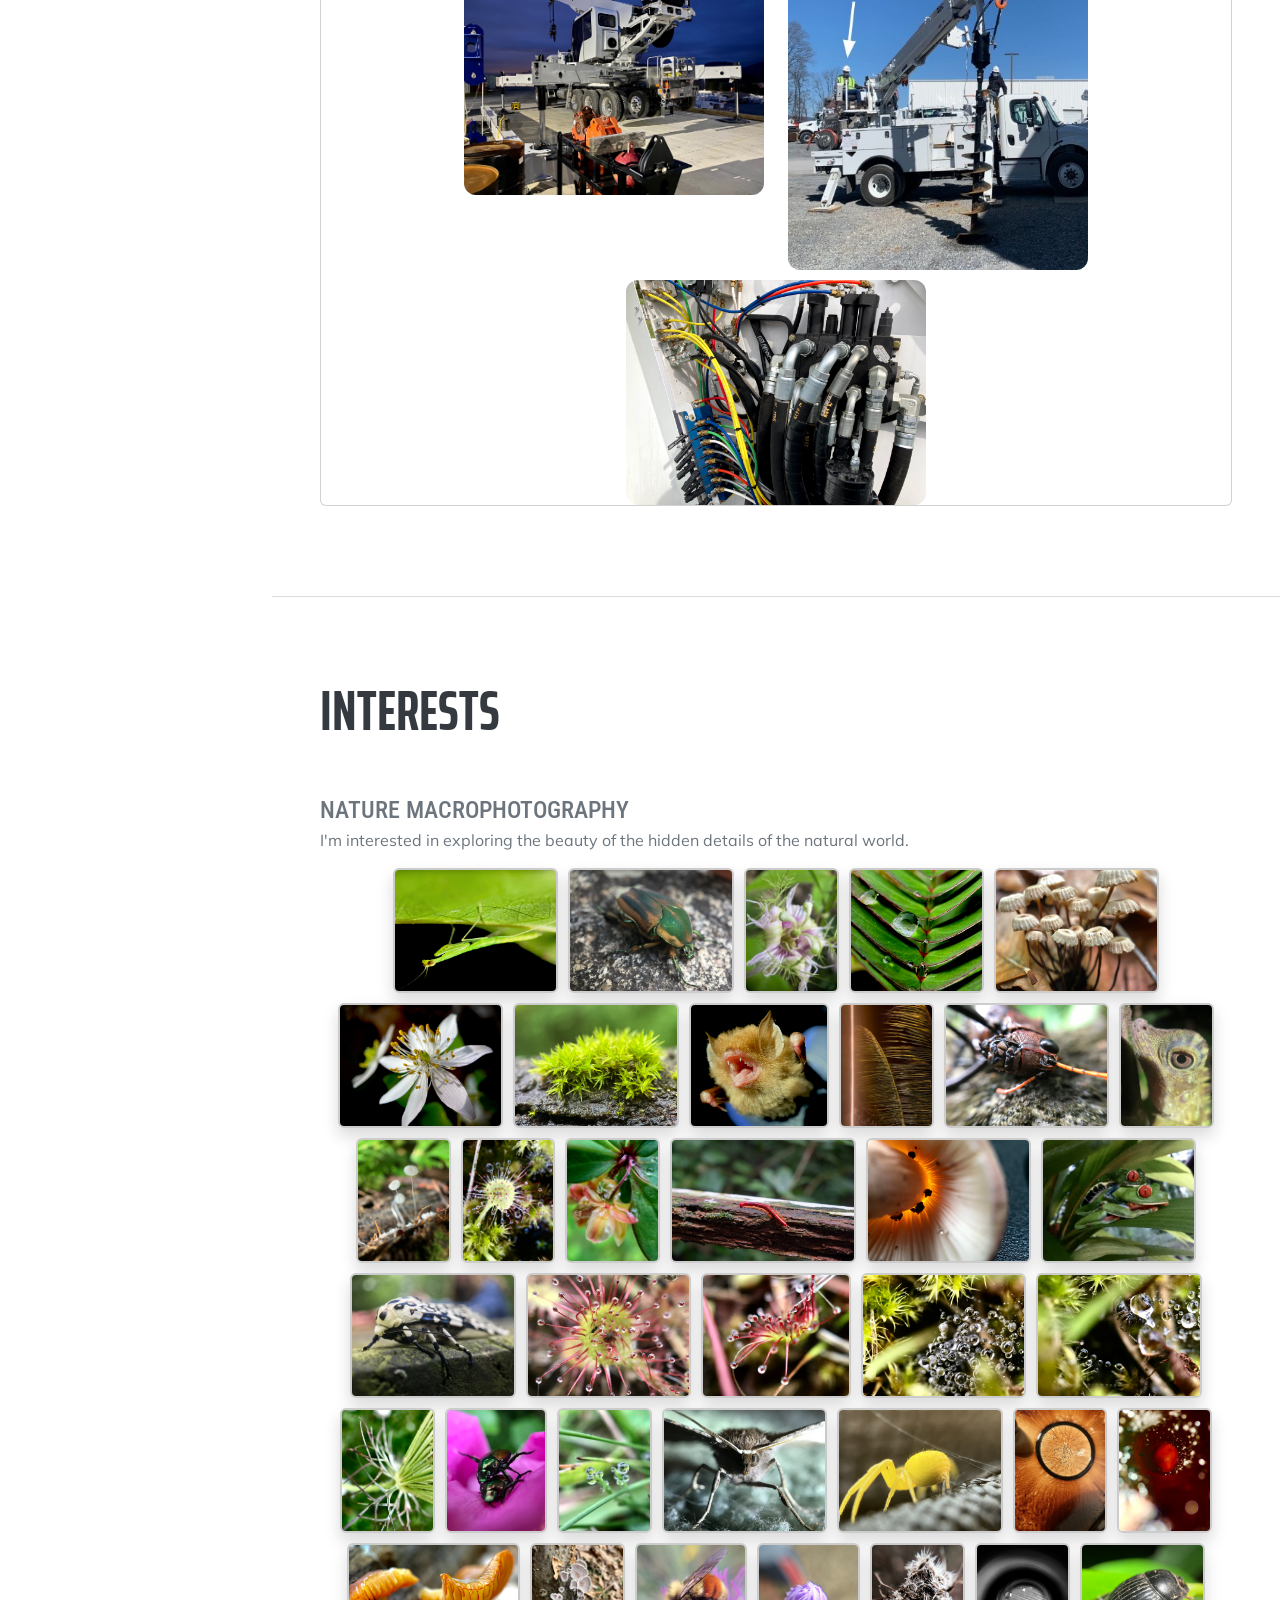
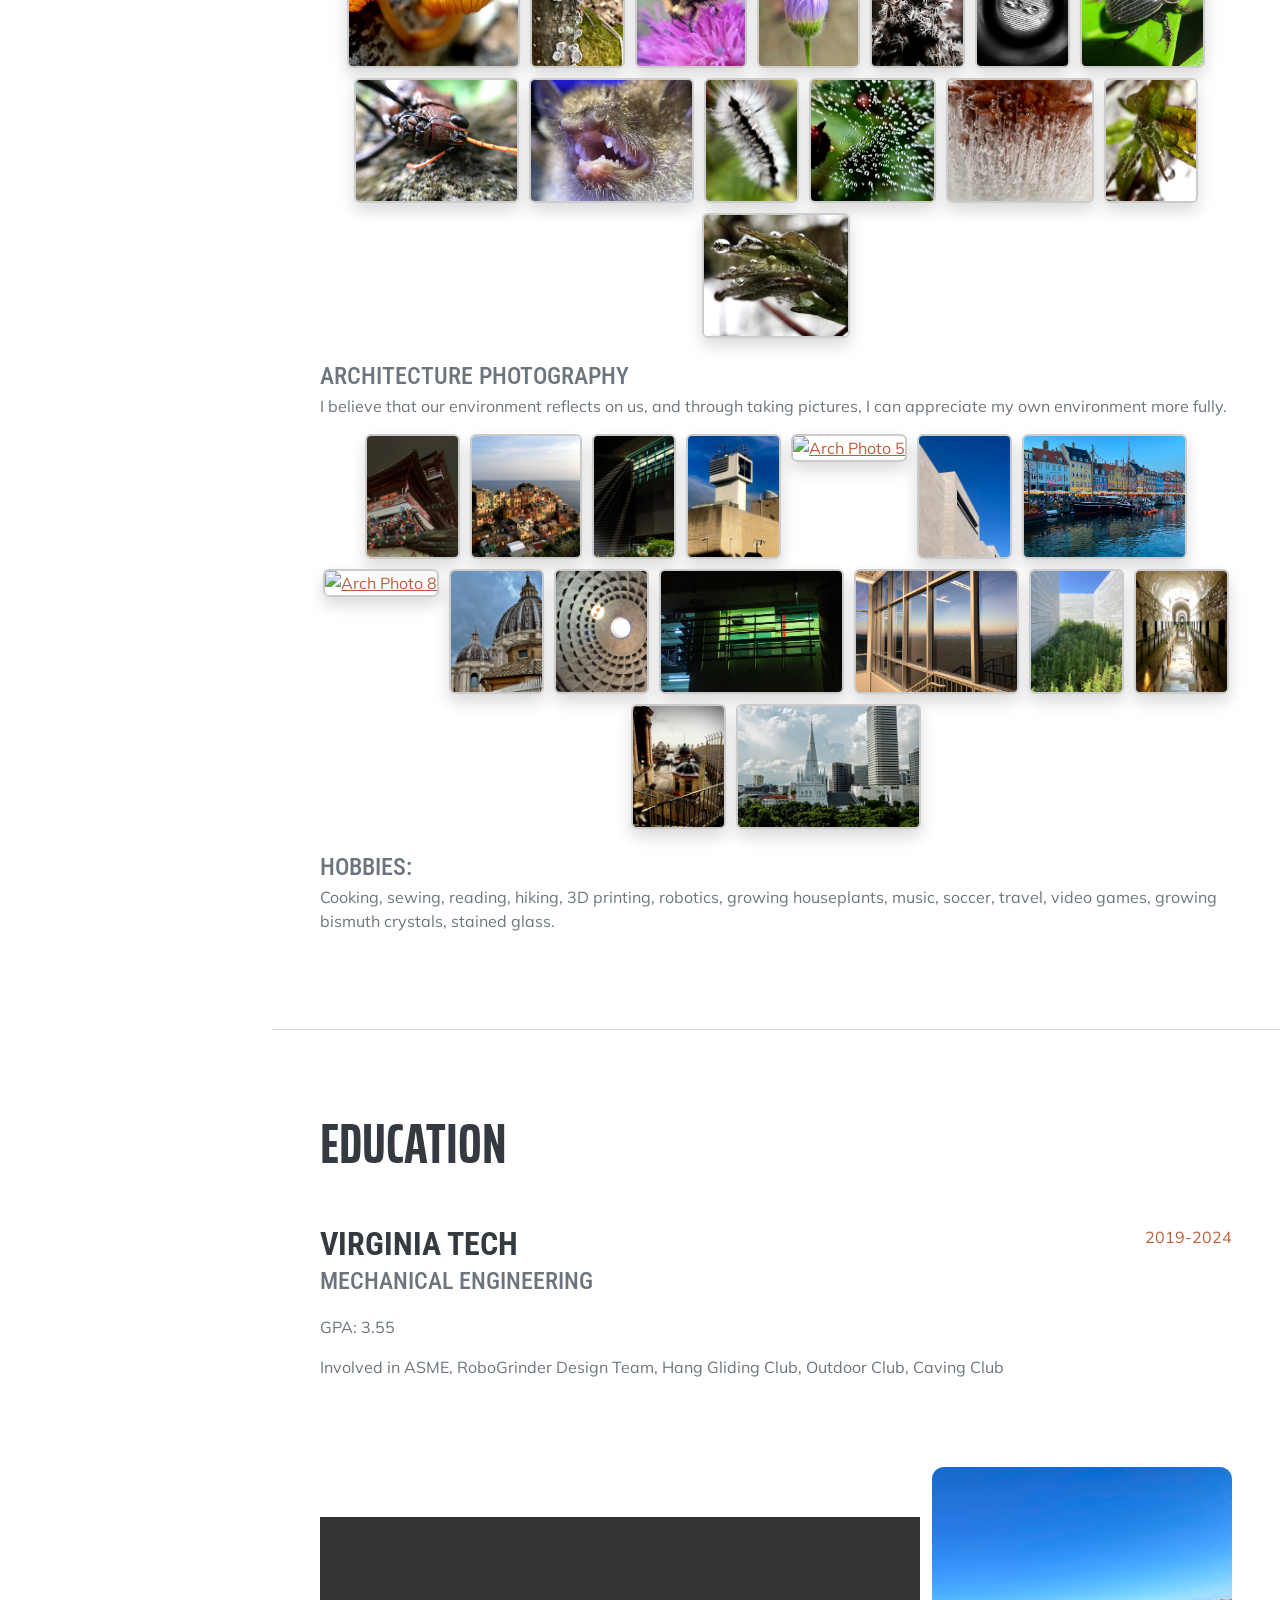
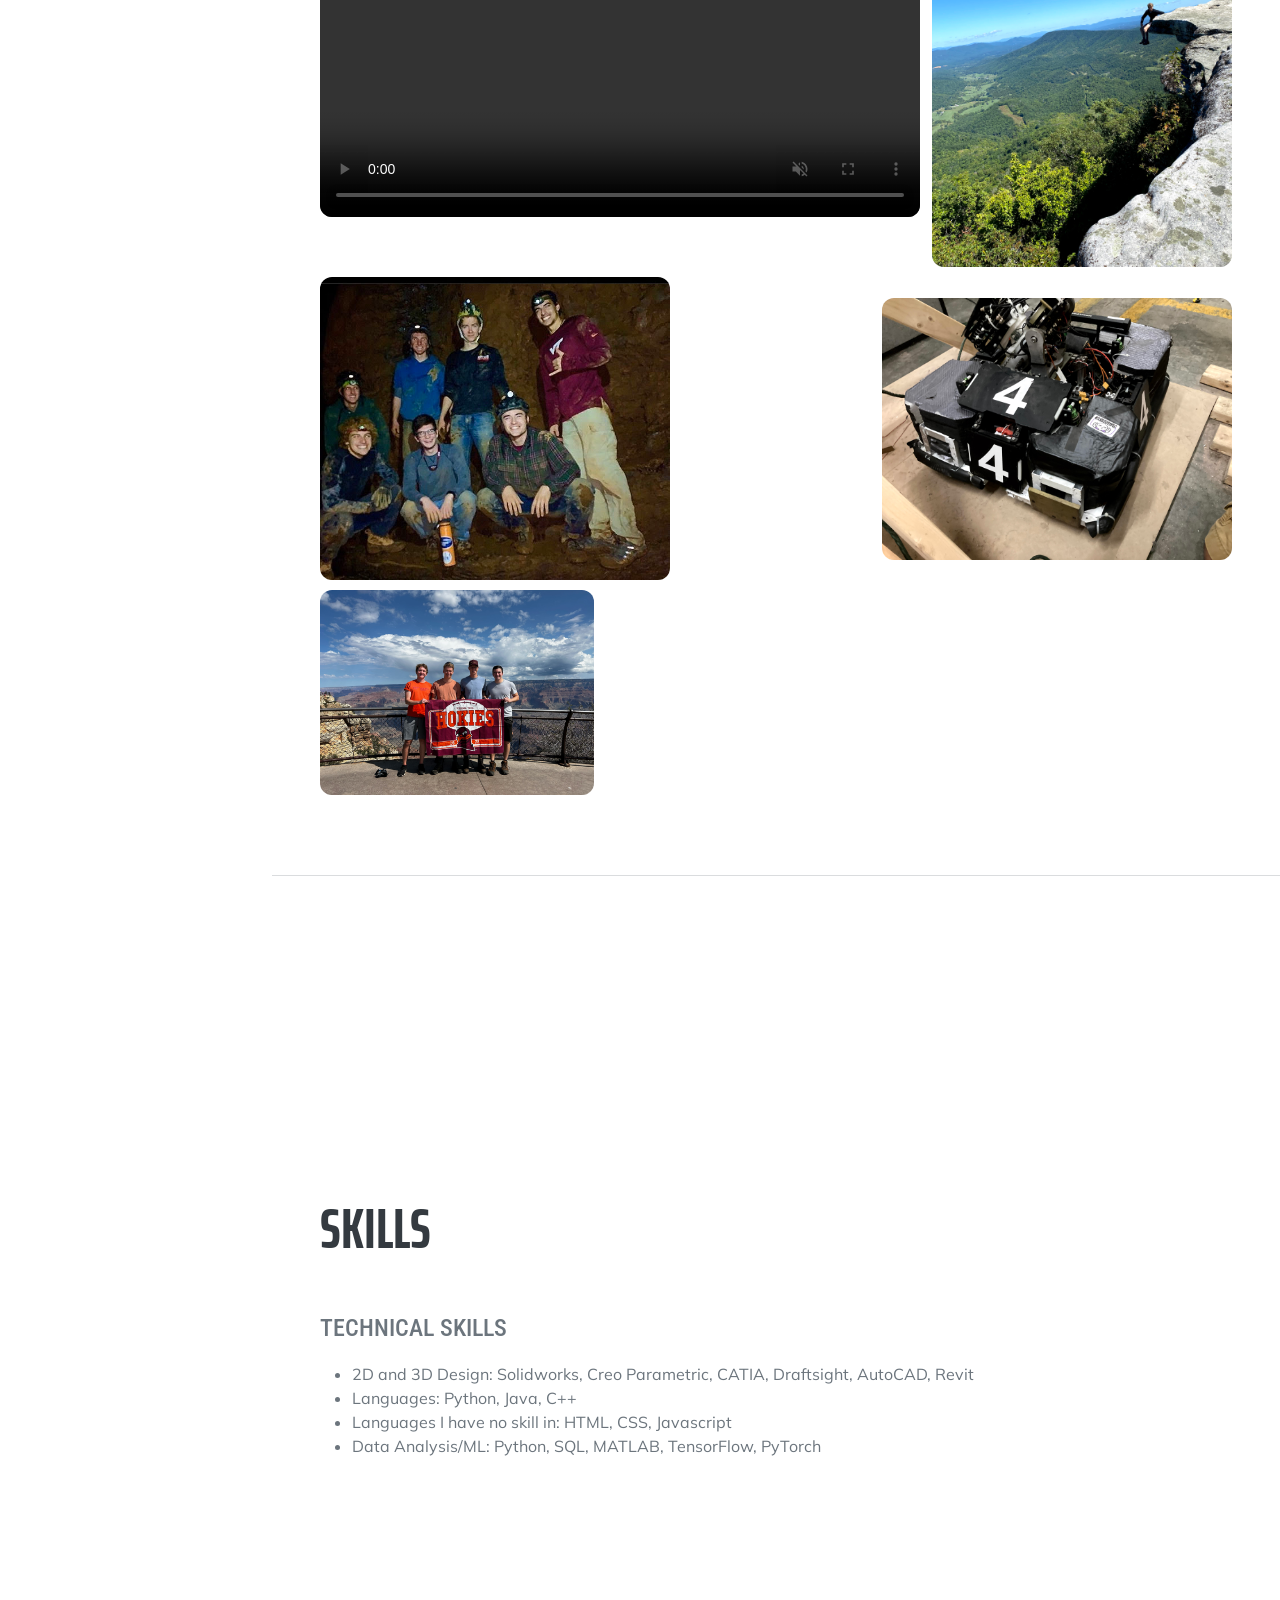
==== commit 2d3deaaa: "tiny edits on grammar" ====
--- a/index.html
+++ b/index.html
@@ -100,8 +100,8 @@
 
                                     The system does have some limitations.                 
                                     It can only display about 15 letters due to trade-offs between processing power, visual resolution, and motor speed.
-                                    Also, the system has requires software tuning of the timing every so often. 
-                                    This involves adding  or removing software delay to some of the scanlines in the form of NOP (no operation) cycles, which is more accurate than the delay() function.
+                                    Also, the system requires software tuning of the timing every so often. 
+                                    This involves adding  or removing software delay to some of the scanlines in the form of NOP (no operation) cycles, which are more accurate than the delay() function.
                                     This allows for precise alignment so the letters look clean and straight. <br><br>
 
                                     Basically every component could be upgraded. As it stands, the only way for the system to get display text is through the serial port, so a computer must be plugged in to pass data. 
@@ -199,8 +199,8 @@
                                   Data was collected using an electroencephalogram (EEG) cap which detects electrical signals arising from brain activity. 
                                   The cap feeds this data to a purchased circuit board that performs some preprocessing and initial feature recognition functions. 
                                   This allows for faster and more accurate computations in the next step. 
-                                  The board then passes the preprocessed data to a computer, which ran a clustering algorithm to determine what the user wants to occur. 
-                                  All these steps will run continuously and in real-time. <br><br>
+                                  The board then passes the preprocessed data to a computer, which ran a supervised classification algorithm to determine what the user wants to occur. 
+                                  All these steps run continuously and in real-time. <br><br>
                         
                                   The initial plan was to be able to determine many different brain states, possibly reflecting different types of thought or reactions to different stimuli.
                                   Ultimately though, we were only able to determine two brain states, basically just "thinking" and "not thinking". 
